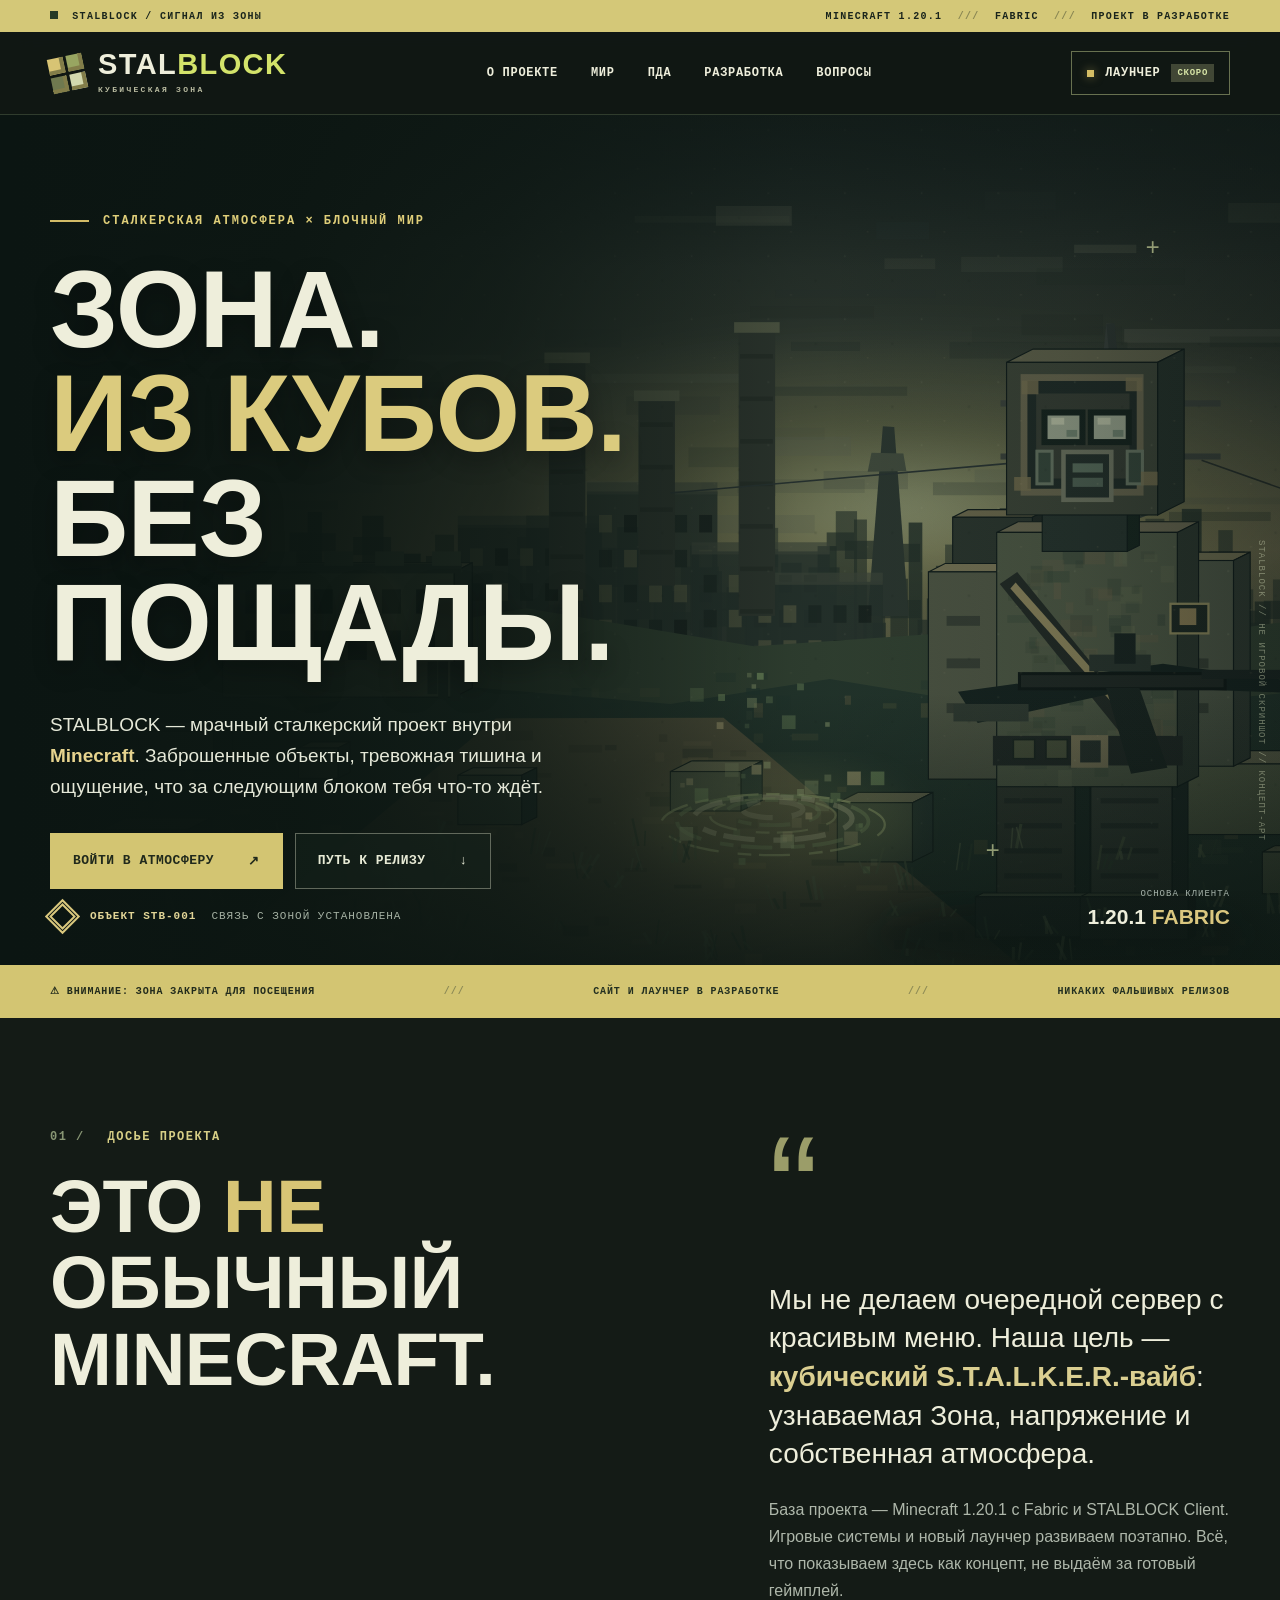
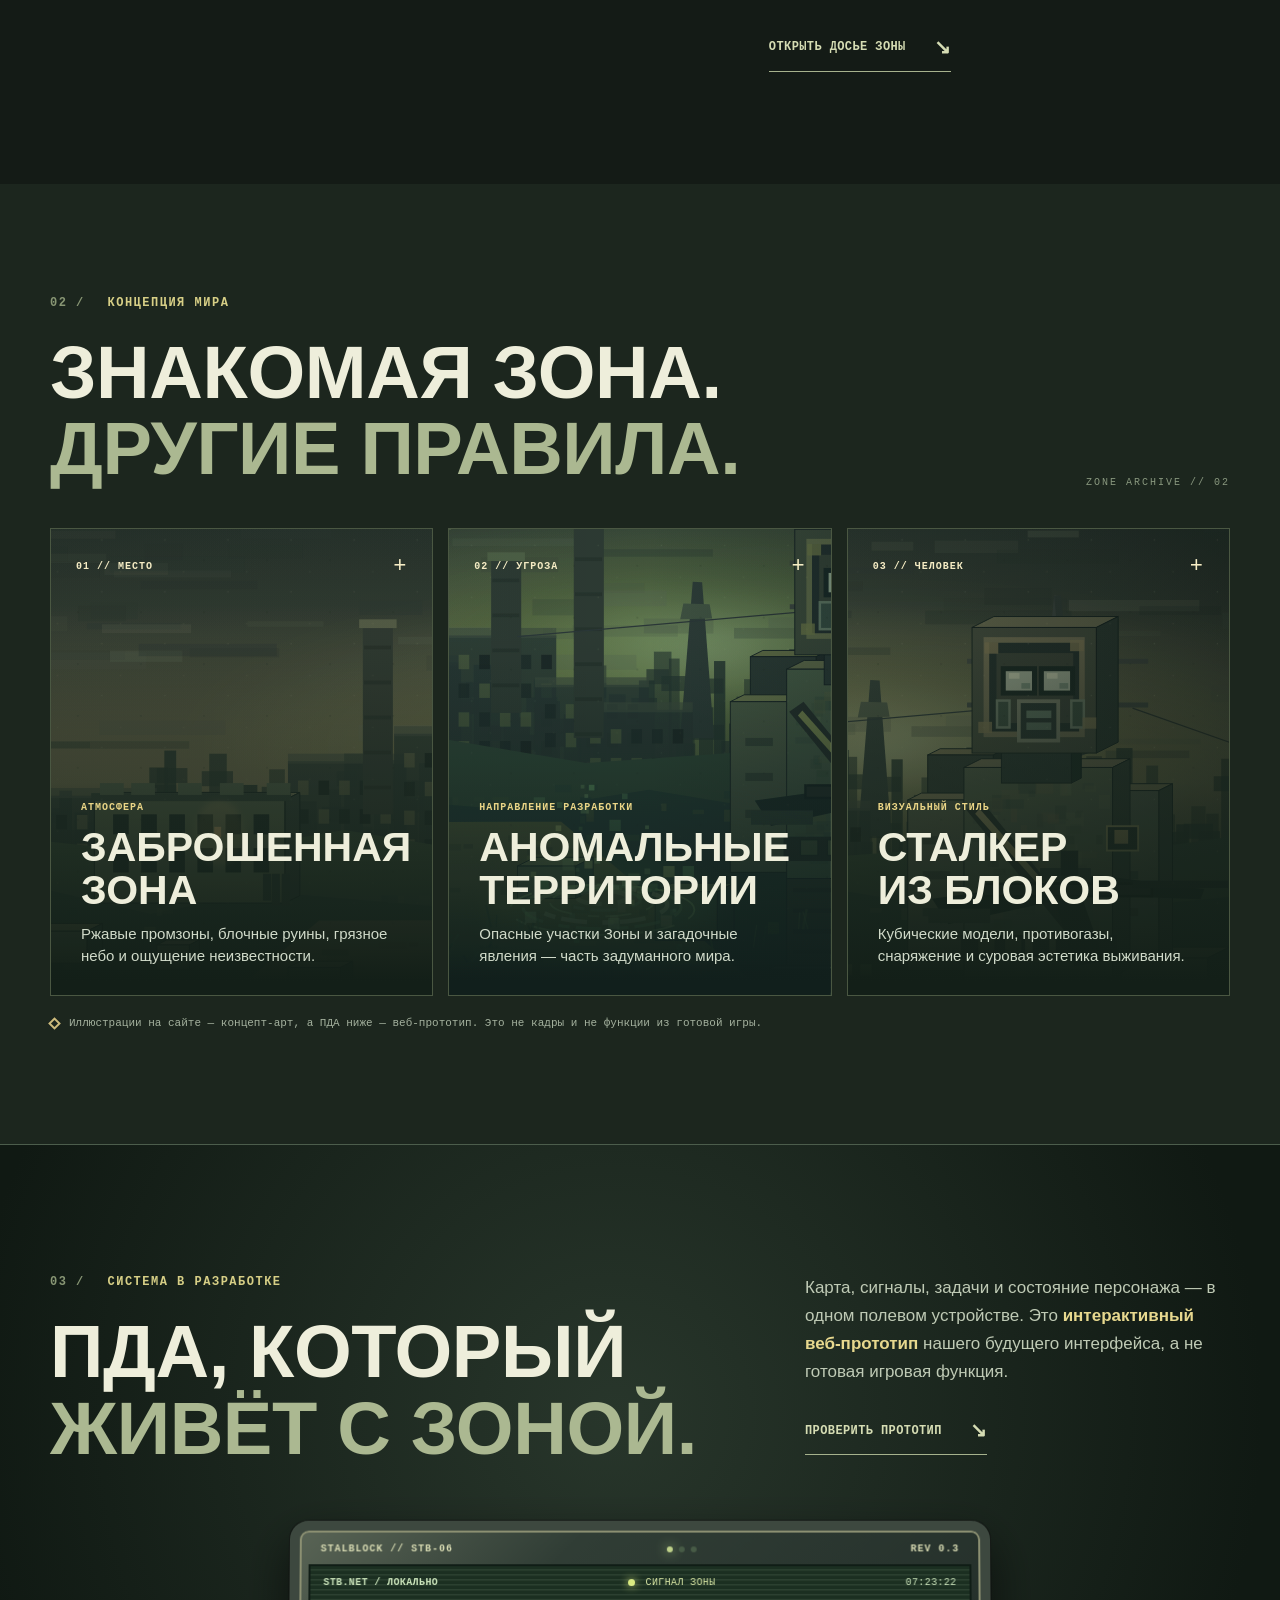
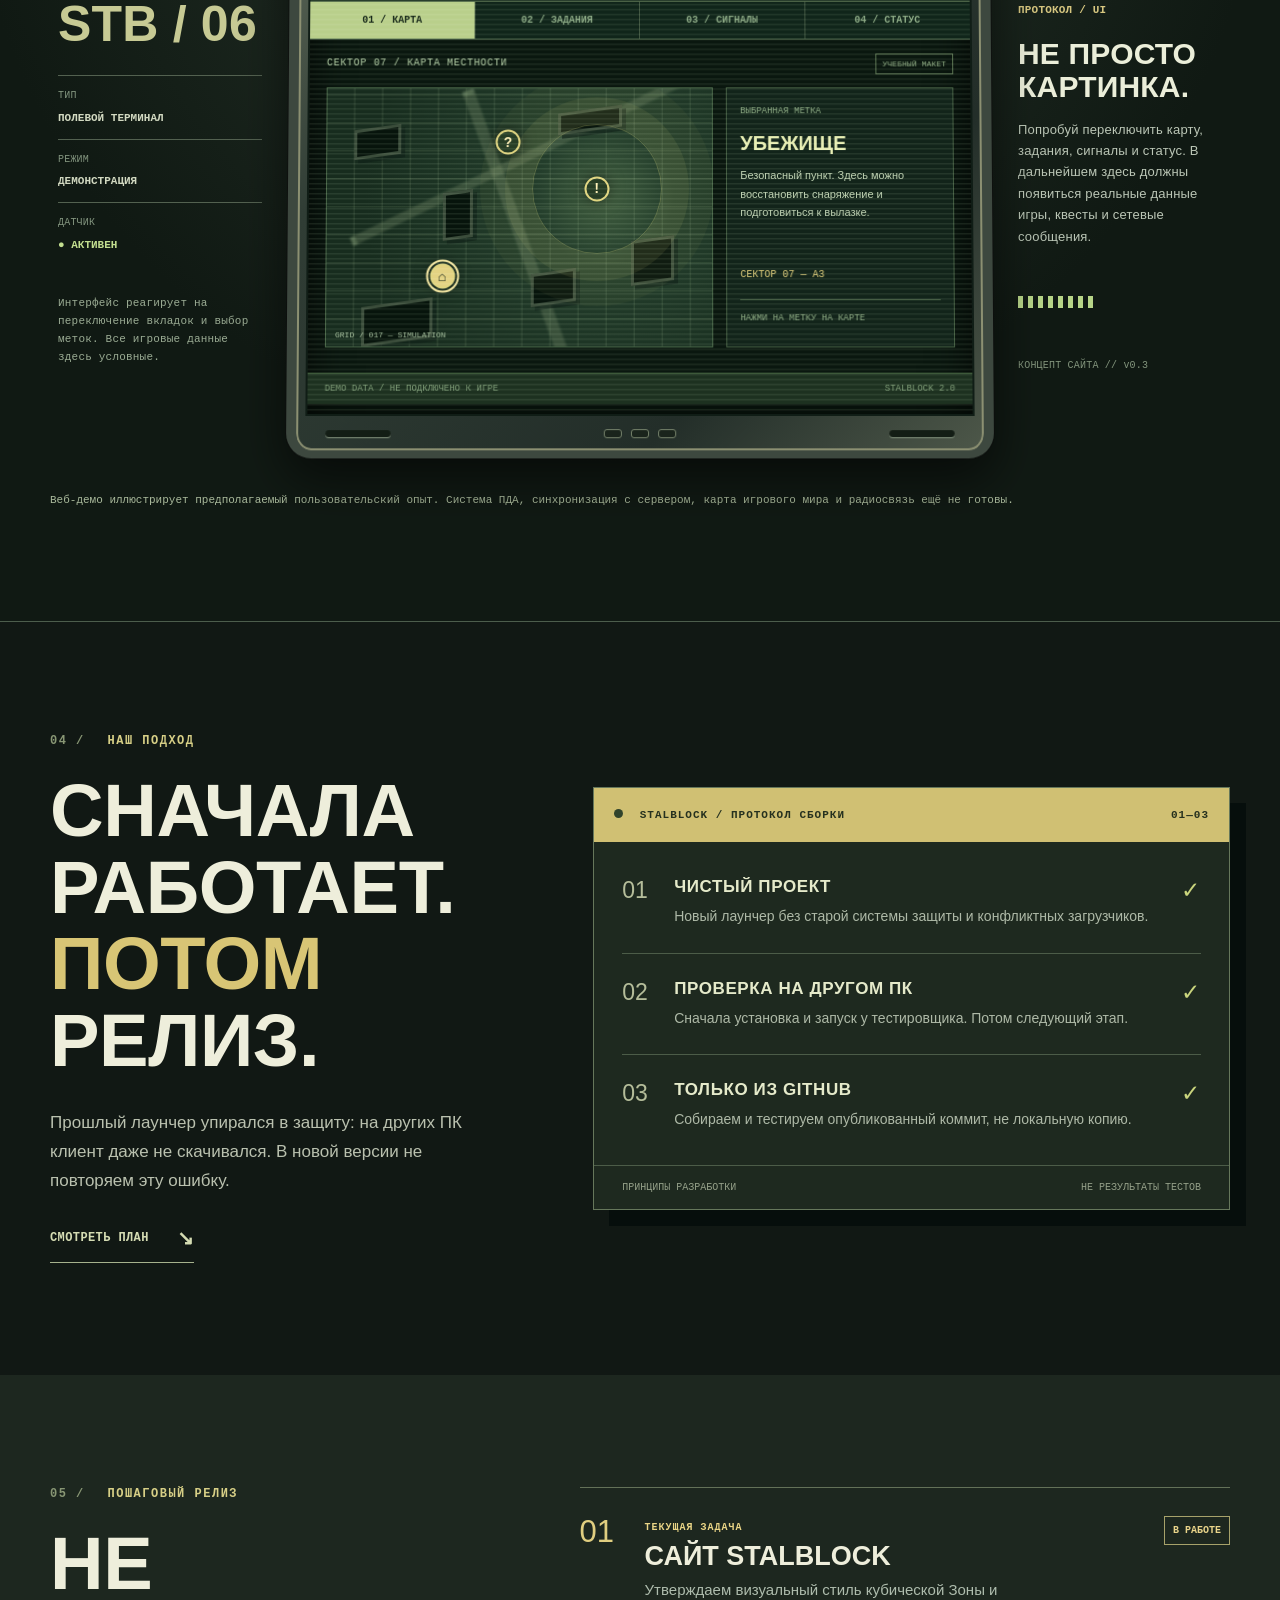
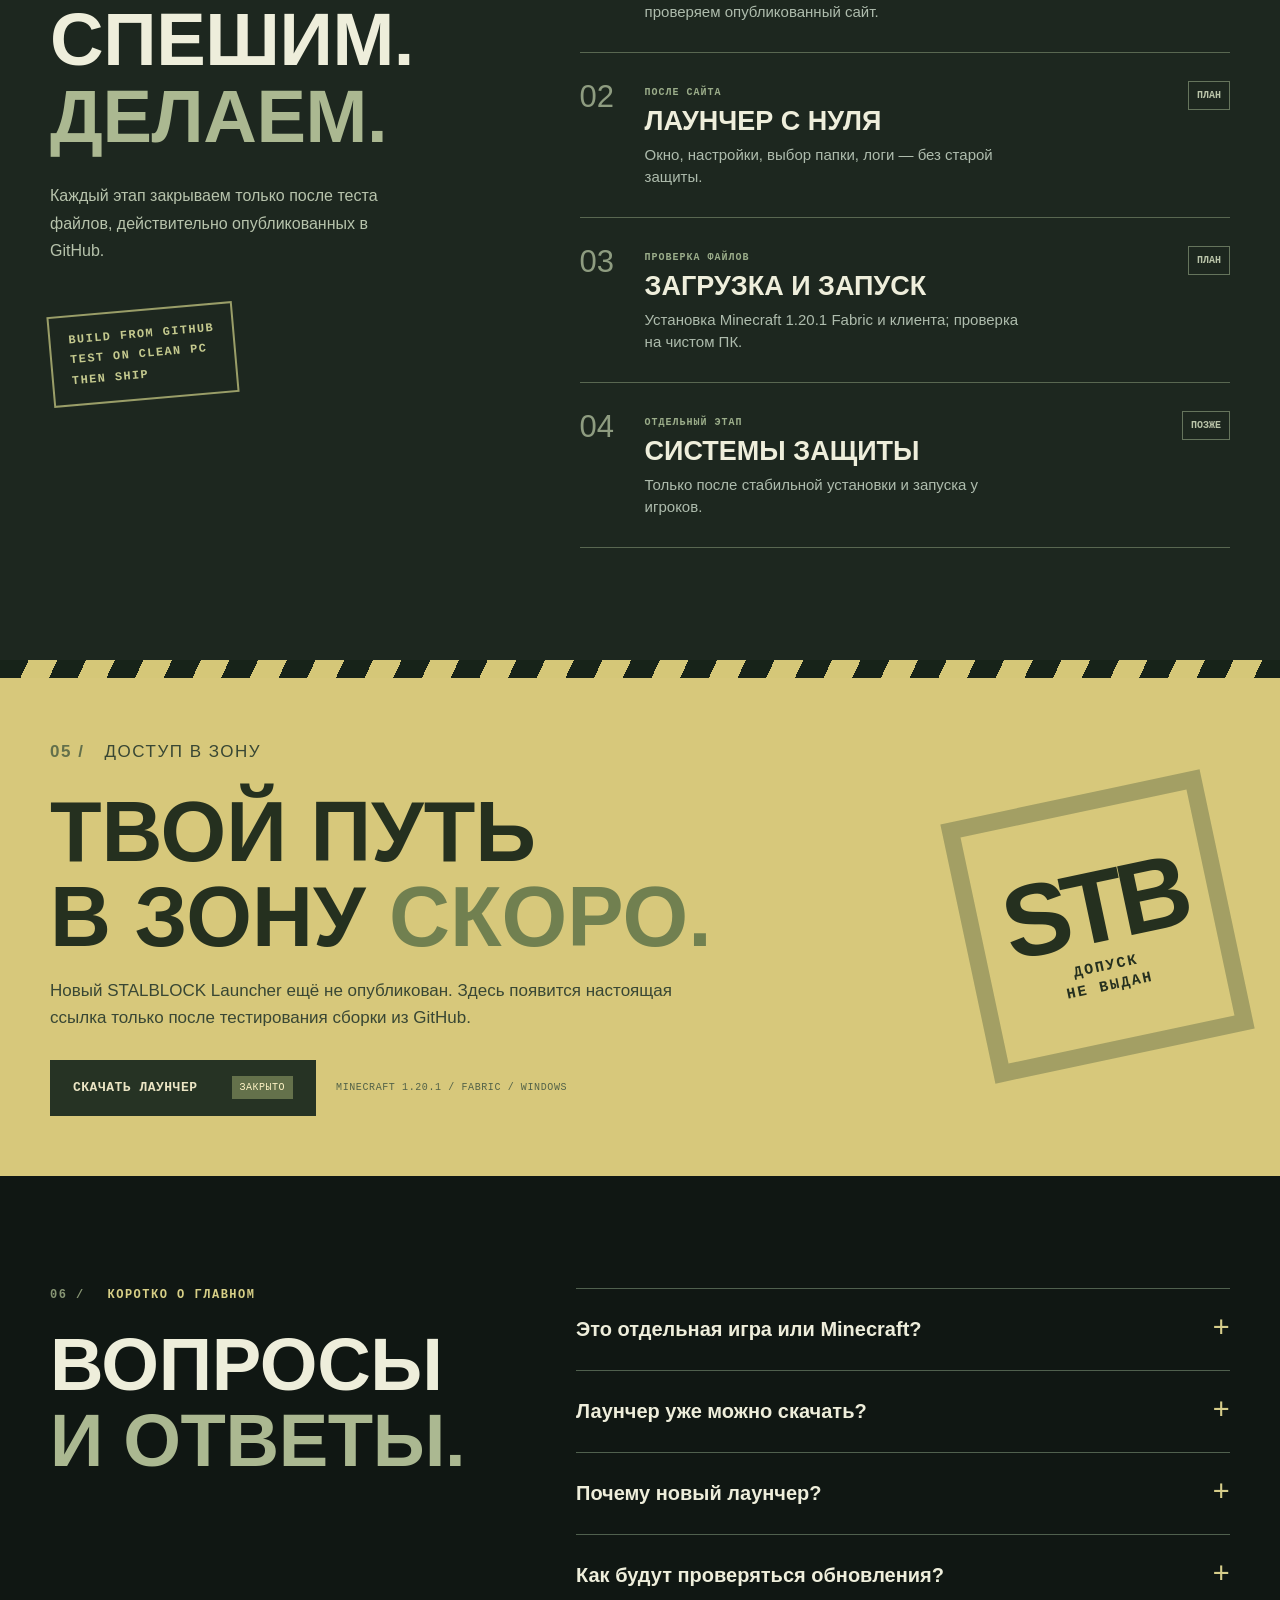
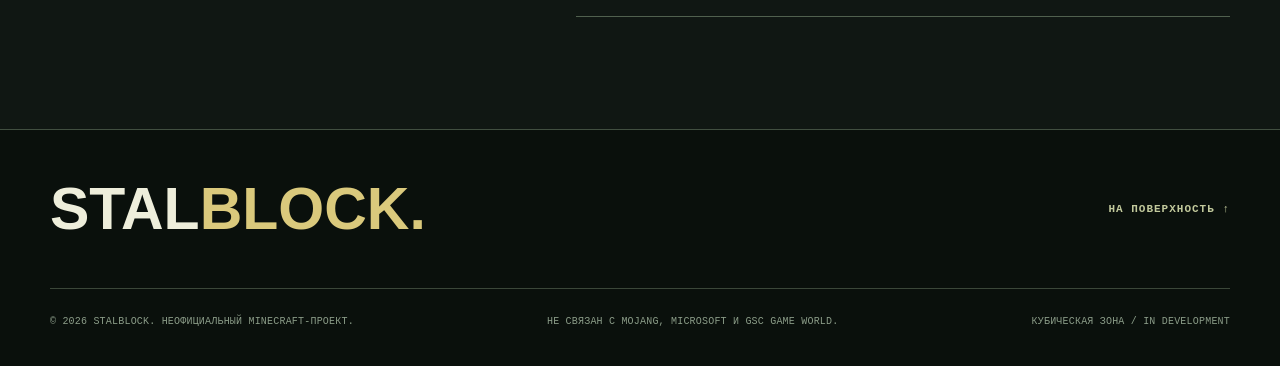
==== index.html @ 4e0e7b20 "Add files via upload" ====
<!doctype html>
<html lang="ru">
<head>
  <meta charset="utf-8">
  <meta name="viewport" content="width=device-width, initial-scale=1">
  <meta name="color-scheme" content="dark">
  <meta name="theme-color" content="#101613">
  <meta name="description" content="STALBLOCK — кубическая Зона в Minecraft 1.20.1 Fabric. Мрачная сталкерская атмосфера, свой клиент и лаунчер в разработке.">
  <meta property="og:type" content="website">
  <meta property="og:title" content="STALBLOCK — Кубическая Зона">
  <meta property="og:description" content="Зона из кубов. Опасность настоящая. STALBLOCK — Minecraft 1.20.1 Fabric.">
  <meta property="og:image" content="assets/og-cover.png">
  <link rel="icon" href="assets/favicon.svg" type="image/svg+xml">
  <link rel="stylesheet" href="styles.css">
  <script defer src="script.js"></script>
  <title>STALBLOCK — Кубическая Зона</title>
</head>
<body>
  <a class="skip" href="#main">Перейти к содержимому</a>
  <div class="topline"><div class="shell topline__inner"><span><b class="topline__square"></b> STALBLOCK / СИГНАЛ ИЗ ЗОНЫ</span><span class="topline__right">MINECRAFT 1.20.1 <i>///</i> FABRIC <i>///</i> ПРОЕКТ В РАЗРАБОТКЕ</span></div></div>
  <header class="header" id="top">
    <div class="shell header__inner">
      <a class="logo" href="#top" aria-label="STALBLOCK — главная"><span class="logo__icon" aria-hidden="true"><span></span><span></span><span></span><span></span></span><span class="logo__name">STAL<span>BLOCK</span><small>КУБИЧЕСКАЯ ЗОНА</small></span></a>
      <nav class="nav" aria-label="Навигация по сайту"><a href="#about">О ПРОЕКТЕ</a><a href="#world">МИР</a><a href="#pda">ПДА</a><a href="#roadmap">РАЗРАБОТКА</a><a href="#faq">ВОПРОСЫ</a></nav>
      <a class="header__action" href="#download"><span class="header__led"></span> ЛАУНЧЕР <span class="header__soon">СКОРО</span></a>
      <button class="menu-toggle" type="button" aria-label="Открыть меню" aria-controls="mobile-menu" aria-expanded="false"><span></span><span></span><span></span></button>
    </div>
    <nav class="mobile-menu" id="mobile-menu" aria-label="Мобильная навигация" hidden><a href="#about">О ПРОЕКТЕ</a><a href="#world">МИР</a><a href="#pda">ПДА</a><a href="#roadmap">РАЗРАБОТКА</a><a href="#faq">ВОПРОСЫ</a><a href="#download">ЛАУНЧЕР</a></nav>
  </header>
  <main id="main">
    <section class="hero" aria-labelledby="hero-title">
      <div class="hero__image" aria-hidden="true"></div><div class="hero__shade" aria-hidden="true"></div>
      <div class="shell hero__body">
        <div class="hero__copy">
          <p class="eyebrow"><span class="eyebrow__line"></span> СТАЛКЕРСКАЯ АТМОСФЕРА × БЛОЧНЫЙ МИР</p>
          <h1 id="hero-title">ЗОНА.<br><span>ИЗ КУБОВ.</span><br>БЕЗ ПОЩАДЫ.</h1>
          <p class="hero__lead">STALBLOCK — мрачный сталкерский проект внутри <strong>Minecraft</strong>. Заброшенные объекты, тревожная тишина и ощущение, что за следующим блоком тебя что-то ждёт.</p>
          <div class="hero__buttons"><a class="btn btn--primary" href="#about">ВОЙТИ В АТМОСФЕРУ <span aria-hidden="true">↗</span></a><a class="btn btn--outline" href="#roadmap">ПУТЬ К РЕЛИЗУ <span aria-hidden="true">↓</span></a></div>
        </div>
        <div class="hero__bottom"><div class="hero__coords"><span class="coord-square"></span><strong>ОБЪЕКТ STB-001</strong><span>СВЯЗЬ С ЗОНОЙ УСТАНОВЛЕНА</span></div><div class="hero__version"><small>ОСНОВА КЛИЕНТА</small><strong>1.20.1 <span>FABRIC</span></strong></div></div>
      </div>
      <div class="hero__side-label" aria-hidden="true">STALBLOCK // НЕ ИГРОВОЙ СКРИНШОТ // КОНЦЕПТ-АРТ</div>
      <div class="hero__cross hero__cross--one" aria-hidden="true">+</div><div class="hero__cross hero__cross--two" aria-hidden="true">+</div>
    </section>
    <div class="transmission"><div class="shell transmission__inner"><span class="transmission__alert">⚠ ВНИМАНИЕ: ЗОНА ЗАКРЫТА ДЛЯ ПОСЕЩЕНИЯ</span><span class="transmission__middle">///</span><span>САЙТ И ЛАУНЧЕР В РАЗРАБОТКЕ</span><span class="transmission__middle">///</span><span class="transmission__last">НИКАКИХ ФАЛЬШИВЫХ РЕЛИЗОВ</span></div></div>

    <section class="section intro" id="about" aria-labelledby="intro-title"><div class="shell intro__grid"><div><p class="section-kicker"><b>01 /</b> ДОСЬЕ ПРОЕКТА</p><h2 class="section-title" id="intro-title">ЭТО <em>НЕ</em><br>ОБЫЧНЫЙ<br>MINECRAFT.</h2></div><div class="intro__right"><span class="intro__quote-mark">“</span><p class="intro__statement">Мы не делаем очередной сервер с красивым меню. Наша цель — <strong>кубический S.T.A.L.K.E.R.-вайб</strong>: узнаваемая Зона, напряжение и собственная атмосфера.</p><p class="intro__small">База проекта — Minecraft 1.20.1 с Fabric и STALBLOCK Client. Игровые системы и новый лаунчер развиваем поэтапно. Всё, что показываем здесь как концепт, не выдаём за готовый геймплей.</p><a class="text-link" href="#world">ОТКРЫТЬ ДОСЬЕ ЗОНЫ <span>↘</span></a></div></div></section>

    <section class="section world" id="world" aria-labelledby="world-title"><div class="shell"><div class="section-head"><div><p class="section-kicker"><b>02 /</b> КОНЦЕПЦИЯ МИРА</p><h2 class="section-title" id="world-title">ЗНАКОМАЯ ЗОНА.<br><span>ДРУГИЕ ПРАВИЛА.</span></h2></div><span class="section-code">ZONE ARCHIVE // 02</span></div>
      <div class="world-grid">
        <article class="world-card world-card--one"><div class="world-card__art world-card__art--one" aria-hidden="true"></div><div class="world-card__top"><span class="world-card__index">01 // МЕСТО</span><span class="world-card__cross" aria-hidden="true">+</span></div><div class="world-card__info"><span class="world-card__type">АТМОСФЕРА</span><h3>ЗАБРОШЕННАЯ<br>ЗОНА</h3><p>Ржавые промзоны, блочные руины, грязное небо и ощущение неизвестности.</p></div></article>
        <article class="world-card world-card--two"><div class="world-card__art world-card__art--two" aria-hidden="true"></div><div class="world-card__top"><span class="world-card__index">02 // УГРОЗА</span><span class="world-card__cross" aria-hidden="true">+</span></div><div class="world-card__info"><span class="world-card__type">НАПРАВЛЕНИЕ РАЗРАБОТКИ</span><h3>АНОМАЛЬНЫЕ<br>ТЕРРИТОРИИ</h3><p>Опасные участки Зоны и загадочные явления — часть задуманного мира.</p></div></article>
        <article class="world-card world-card--three"><div class="world-card__art world-card__art--three" aria-hidden="true"></div><div class="world-card__top"><span class="world-card__index">03 // ЧЕЛОВЕК</span><span class="world-card__cross" aria-hidden="true">+</span></div><div class="world-card__info"><span class="world-card__type">ВИЗУАЛЬНЫЙ СТИЛЬ</span><h3>СТАЛКЕР<br>ИЗ БЛОКОВ</h3><p>Кубические модели, противогазы, снаряжение и суровая эстетика выживания.</p></div></article>
      </div>
      <p class="world__disclaimer"><span class="tiny-diamond"></span> Иллюстрации на сайте — концепт-арт, а ПДА ниже — веб-прототип. Это не кадры и не функции из готовой игры.</p>
    </div></section>


    <section class="section pda-section" id="pda" aria-labelledby="pda-heading">
      <div class="shell">
        <div class="pda-intro">
          <div><p class="section-kicker"><b>03 /</b> СИСТЕМА В РАЗРАБОТКЕ</p><h2 class="section-title" id="pda-heading">ПДА, КОТОРЫЙ<br><span>ЖИВЁТ С ЗОНОЙ.</span></h2></div>
          <div class="pda-intro__aside"><p>Карта, сигналы, задачи и состояние персонажа — в одном полевом устройстве. Это <strong>интерактивный веб-прототип</strong> нашего будущего интерфейса, а не готовая игровая функция.</p><a class="text-link" href="#pda-device">ПРОВЕРИТЬ ПРОТОТИП <span>↘</span></a></div>
        </div>
        <div class="pda-experience" id="pda-device">
          <aside class="pda-panel pda-panel--left"><div class="pda-panel__symbol">STB / 06</div><div class="pda-panel__line"><span>ТИП</span><b>ПОЛЕВОЙ ТЕРМИНАЛ</b></div><div class="pda-panel__line"><span>РЕЖИМ</span><b>ДЕМОНСТРАЦИЯ</b></div><div class="pda-panel__line"><span>ДАТЧИК</span><b class="pda-signal">● АКТИВЕН</b></div><p>Интерфейс реагирует на переключение вкладок и выбор меток. Все игровые данные здесь условные.</p></aside>
          <div class="pda-hardware" aria-label="Демонстрация ПДА STALBLOCK">
            <div class="pda-case-top"><span>STALBLOCK // STB-06</span><div class="pda-leds"><i></i><i></i><i></i></div><span>REV 0.3</span></div>
            <div class="pda-display" id="pda-display">
              <div class="pda-display__noise" aria-hidden="true"></div>
              <div class="pda-status"><b>STB.NET / ЛОКАЛЬНО</b><span class="pda-status__center"><span class="pda-status__pulse"></span> СИГНАЛ ЗОНЫ</span><time id="pda-clock">--:--:--</time></div>
              <div class="pda-tabs" role="tablist" aria-label="Разделы ПДА">
                <button type="button" class="pda-tab is-active" role="tab" id="pda-tab-map" aria-selected="true" aria-controls="pda-map" data-pda-tab="map">01 / КАРТА</button>
                <button type="button" class="pda-tab" role="tab" id="pda-tab-tasks" aria-selected="false" aria-controls="pda-tasks" tabindex="-1" data-pda-tab="tasks">02 / ЗАДАНИЯ</button>
                <button type="button" class="pda-tab" role="tab" id="pda-tab-feed" aria-selected="false" aria-controls="pda-feed" tabindex="-1" data-pda-tab="feed">03 / СИГНАЛЫ</button>
                <button type="button" class="pda-tab" role="tab" id="pda-tab-status" aria-selected="false" aria-controls="pda-status" tabindex="-1" data-pda-tab="status">04 / СТАТУС</button>
              </div>
              <section class="pda-page is-active" id="pda-map" role="tabpanel" aria-labelledby="pda-tab-map" tabindex="0">
                <div class="pda-page__heading"><span>СЕКТОР 07 / КАРТА МЕСТНОСТИ</span><span class="pda-page__chip">УЧЕБНЫЙ МАКЕТ</span></div>
                <div class="pda-map-layout"><div class="pda-map" aria-label="Демонстрационная карта с тремя метками">
                  <div class="pda-map__grid"></div><div class="pda-map__road pda-map__road--a"></div><div class="pda-map__road pda-map__road--b"></div><div class="pda-map__block pda-map__block--a"></div><div class="pda-map__block pda-map__block--b"></div><div class="pda-map__block pda-map__block--c"></div><div class="pda-map__block pda-map__block--d"></div><div class="pda-map__block pda-map__block--e"></div><div class="pda-map__block pda-map__block--f"></div><div class="pda-map__scan"></div><div class="pda-map__radar"></div>
                  <button type="button" class="pda-map__marker is-active" data-marker="base" style="--mx:30%;--my:73%" aria-label="Метка: убежище"><span>⌂</span></button>
                  <button type="button" class="pda-map__marker" data-marker="anomaly" style="--mx:70%;--my:39%" aria-label="Метка: аномальная зона"><span>!</span></button>
                  <button type="button" class="pda-map__marker" data-marker="signal" style="--mx:47%;--my:21%" aria-label="Метка: неизвестный сигнал"><span>?</span></button>
                  <small class="pda-map__overlay">GRID / 017 — SIMULATION</small>
                </div><div class="pda-map-info" aria-live="polite"><small>ВЫБРАННАЯ МЕТКА</small><b id="pda-place-name">УБЕЖИЩЕ</b><p id="pda-place-info">Безопасный пункт. Здесь можно восстановить снаряжение и подготовиться к вылазке.</p><span id="pda-place-coords">СЕКТОР 07 — A3</span><small class="pda-map-info__hint">НАЖМИ НА МЕТКУ НА КАРТЕ</small></div></div>
              </section>
              <section class="pda-page" id="pda-tasks" role="tabpanel" aria-labelledby="pda-tab-tasks" tabindex="0" hidden><div class="pda-page__heading"><span>ЖУРНАЛ ПОЛЕВЫХ ЗАДАЧ</span><span class="pda-page__chip">КОНЦЕПТ</span></div><div class="pda-list"><article><span>01 / АКТИВНО</span><h3>ИСТОЧНИК ПОМЕХ</h3><p>Исследовать заброшенную подстанцию. Последний сигнал поступил из северной части сектора.</p><div class="pda-progress"><i style="width:35%"></i></div><small>ЭТАП 1 ИЗ 3</small></article><article><span>02 / НЕ НАЧАТО</span><h3>ТОЧКА ВОЗВРАТА</h3><p>Вернуться в убежище после разведки. Неизвестные объекты отмечены на карте.</p><div class="pda-progress"><i style="width:0%"></i></div><small>ЭТАП 0 ИЗ 2</small></article></div></section>
              <section class="pda-page" id="pda-feed" role="tabpanel" aria-labelledby="pda-tab-feed" tabindex="0" hidden><div class="pda-page__heading"><span>ПЕРЕХВАТ СИГНАЛОВ</span><span class="pda-page__chip">ВЫМЫШЛЕННЫЕ СООБЩЕНИЯ</span></div><div class="pda-feed" role="log"><p><time>15:42</time><strong>СИСТЕМА:</strong> Потеряна связь с северным постом.</p><p><time>15:44</time><strong>НЕИЗВЕСТНЫЙ:</strong> «Слышите? Там кто-то ещё...»</p><p><time>15:46</time><strong>ДАТЧИК:</strong> Зафиксированы нестабильные показания в секторе 07.</p><p class="pda-feed__blink"><time>15:47</time><strong>ПОИСК:</strong> Ожидание следующего сигнала<span> ▌</span></p></div></section>
              <section class="pda-page" id="pda-status" role="tabpanel" aria-labelledby="pda-tab-status" tabindex="0" hidden><div class="pda-page__heading"><span>ДИАГНОСТИКА УСТРОЙСТВА</span><span class="pda-page__chip">ДЕМО-РЕЖИМ</span></div><div class="pda-stats"><div><span>УРОВЕНЬ СИГНАЛА</span><b>73%</b><div class="pda-progress"><i style="width:73%"></i></div></div><div><span>ПИТАНИЕ</span><b>84%</b><div class="pda-progress"><i style="width:84%"></i></div></div><div><span>СИНХРОНИЗАЦИЯ</span><b>НЕТ</b><p>Соединение с Minecraft пока не реализовано.</p></div><div><span>ВЕРСИЯ МАКЕТА</span><b>0.3</b><p>Кликабельный интерфейс для сайта.</p></div></div></section>
              <div class="pda-display__footer"><span>DEMO DATA / НЕ ПОДКЛЮЧЕНО К ИГРЕ</span><span>STALBLOCK 2.0</span></div>
            </div>
            <div class="pda-case-bottom"><div class="pda-grip"></div><div class="pda-case-buttons"><span></span><span></span><span></span></div><div class="pda-grip"></div></div>
          </div>
          <aside class="pda-panel pda-panel--right"><span class="pda-panel__index">ПРОТОКОЛ / UI</span><h3>НЕ ПРОСТО<br>КАРТИНКА.</h3><p>Попробуй переключить карту, задания, сигналы и статус. В дальнейшем здесь должны появиться реальные данные игры, квесты и сетевые сообщения.</p><div class="pda-panel__wave" aria-hidden="true"><i></i><i></i><i></i><i></i><i></i><i></i><i></i><i></i></div><span class="pda-panel__foot">КОНЦЕПТ САЙТА // v0.3</span></aside>
        </div>
        <p class="pda-disclaimer">Веб-демо иллюстрирует предполагаемый пользовательский опыт. Система ПДА, синхронизация с сервером, карта игрового мира и радиосвязь ещё не готовы.</p>
      </div>
    </section>

    <section class="section dossier" aria-labelledby="dossier-title"><div class="shell dossier__layout"><div class="dossier__copy"><p class="section-kicker"><b>04 /</b> НАШ ПОДХОД</p><h2 class="section-title" id="dossier-title">СНАЧАЛА<br>РАБОТАЕТ.<br><em>ПОТОМ</em> РЕЛИЗ.</h2><p>Прошлый лаунчер упирался в защиту: на других ПК клиент даже не скачивался. В новой версии не повторяем эту ошибку.</p><a class="text-link" href="#roadmap">СМОТРЕТЬ ПЛАН <span>↘</span></a></div><div class="dossier__terminal"><div class="terminal__title"><span><b class="terminal__dot"></b> STALBLOCK / ПРОТОКОЛ СБОРКИ</span><span>01—03</span></div><div class="terminal__body"><div class="terminal__line"><span class="terminal__number">01</span><span><b>ЧИСТЫЙ ПРОЕКТ</b><small>Новый лаунчер без старой системы защиты и конфликтных загрузчиков.</small></span><span class="terminal__check">✓</span></div><div class="terminal__line"><span class="terminal__number">02</span><span><b>ПРОВЕРКА НА ДРУГОМ ПК</b><small>Сначала установка и запуск у тестировщика. Потом следующий этап.</small></span><span class="terminal__check">✓</span></div><div class="terminal__line"><span class="terminal__number">03</span><span><b>ТОЛЬКО ИЗ GITHUB</b><small>Собираем и тестируем опубликованный коммит, не локальную копию.</small></span><span class="terminal__check">✓</span></div></div><div class="terminal__footer"><span>ПРИНЦИПЫ РАЗРАБОТКИ</span><span>НЕ РЕЗУЛЬТАТЫ ТЕСТОВ</span></div></div></div></section>

    <section class="section roadmap" id="roadmap" aria-labelledby="roadmap-title"><div class="shell roadmap__layout"><div class="roadmap__intro"><p class="section-kicker"><b>05 /</b> ПОШАГОВЫЙ РЕЛИЗ</p><h2 class="section-title" id="roadmap-title">НЕ СПЕШИМ.<br><span>ДЕЛАЕМ.</span></h2><p>Каждый этап закрываем только после теста файлов, действительно опубликованных в GitHub.</p><div class="roadmap__stamp">BUILD FROM GITHUB<br>TEST ON CLEAN PC<br>THEN SHIP</div></div><div class="steps"><div class="step step--now"><span class="step__num">01</span><div><small>ТЕКУЩАЯ ЗАДАЧА</small><h3>САЙТ STALBLOCK</h3><p>Утверждаем визуальный стиль кубической Зоны и проверяем опубликованный сайт.</p></div><span class="step__status">В РАБОТЕ</span></div><div class="step"><span class="step__num">02</span><div><small>ПОСЛЕ САЙТА</small><h3>ЛАУНЧЕР С НУЛЯ</h3><p>Окно, настройки, выбор папки, логи — без старой защиты.</p></div><span class="step__status">ПЛАН</span></div><div class="step"><span class="step__num">03</span><div><small>ПРОВЕРКА ФАЙЛОВ</small><h3>ЗАГРУЗКА И ЗАПУСК</h3><p>Установка Minecraft 1.20.1 Fabric и клиента; проверка на чистом ПК.</p></div><span class="step__status">ПЛАН</span></div><div class="step"><span class="step__num">04</span><div><small>ОТДЕЛЬНЫЙ ЭТАП</small><h3>СИСТЕМЫ ЗАЩИТЫ</h3><p>Только после стабильной установки и запуска у игроков.</p></div><span class="step__status">ПОЗЖЕ</span></div></div></div></section>

    <section class="download" id="download" aria-labelledby="download-title"><div class="download__stripes" aria-hidden="true"></div><div class="shell download__inner"><div><p class="section-kicker section-kicker--dark"><b>05 /</b> ДОСТУП В ЗОНУ</p><h2 id="download-title">ТВОЙ ПУТЬ<br>В ЗОНУ <span>СКОРО.</span></h2><p>Новый STALBLOCK Launcher ещё не опубликован. Здесь появится настоящая ссылка только после тестирования сборки из GitHub.</p><div class="download__actions"><button type="button" class="btn btn--locked" disabled aria-label="Скачать STALBLOCK Launcher — пока недоступно">СКАЧАТЬ ЛАУНЧЕР <span>ЗАКРЫТО</span></button><span class="download__notice">MINECRAFT 1.20.1 / FABRIC / WINDOWS</span></div></div><div class="download__symbol" aria-hidden="true"><span>STB</span><small>ДОПУСК<br>НЕ ВЫДАН</small></div></div></section>

    <section class="section faq" id="faq" aria-labelledby="faq-title"><div class="shell faq__layout"><div><p class="section-kicker"><b>06 /</b> КОРОТКО О ГЛАВНОМ</p><h2 class="section-title" id="faq-title">ВОПРОСЫ<br><span>И ОТВЕТЫ.</span></h2></div><div class="faq__list"><details><summary>Это отдельная игра или Minecraft? <span>+</span></summary><p>STALBLOCK — проект на основе Minecraft Java Edition 1.20.1 с Fabric и собственным клиентским модом.</p></details><details><summary>Лаунчер уже можно скачать? <span>+</span></summary><p>Пока нет. Новую версию создаём с нуля и не публикуем рабочую кнопку, пока не подтвердим установку у тестировщиков.</p></details><details><summary>Почему новый лаунчер? <span>+</span></summary><p>Предыдущая система защиты мешала части игроков скачать клиент. Поэтому архитектуру установки и загрузки строим заново и проверяем по этапам.</p></details><details><summary>Как будут проверяться обновления? <span>+</span></summary><p>Каждую опубликованную версию будем брать из GitHub и проверять на чистом окружении. Локальная версия разработчика не считается достаточным тестом.</p></details></div></div></section>
  </main>
  <footer class="footer"><div class="shell footer__top"><a class="footer__logo" href="#top">STAL<span>BLOCK.</span></a><a class="footer__toplink" href="#top">НА ПОВЕРХНОСТЬ ↑</a></div><div class="shell footer__bottom"><span>© <span id="year">2026</span> STALBLOCK. НЕОФИЦИАЛЬНЫЙ MINECRAFT-ПРОЕКТ.</span><span>НЕ СВЯЗАН С MOJANG, MICROSOFT И GSC GAME WORLD.</span><span>КУБИЧЕСКАЯ ЗОНА / IN DEVELOPMENT</span></div></footer>
</body>
</html>
---- styles.css ----
:root{--bg:#111814;--panel:#19211a;--txt:#eeeedb;--muted:#adb4a4;--line:#394337;--acid:#d3e36a;--warn:#e9b453;--display:'Oswald',Impact,'Arial Narrow',sans-serif;--body:'Roboto Condensed','Arial Narrow',Arial,sans-serif;--mono:'Consolas','Liberation Mono',monospace}
*,*::before,*::after{box-sizing:border-box}html{scroll-behavior:smooth;scroll-padding-top:90px}body{margin:0;background:var(--bg);color:var(--txt);font-family:var(--body);font-size:16px}button,a{font:inherit}a{color:inherit;text-decoration:none}button{cursor:pointer}img{max-width:100%}::selection{background:#e1cc72;color:#131913}.shell{width:min(100% - 100px,1480px);margin:auto}.skip{position:absolute;top:-100px;left:10px;z-index:50;padding:12px;background:var(--acid);color:#172017}.skip:focus{top:10px}.topline{height:32px;background:#d4c878;color:#1a251c;font:700 10px var(--mono);letter-spacing:1.3px}.topline__inner{height:100%;display:flex;align-items:center;justify-content:space-between;gap:12px}.topline__square{display:inline-block;width:8px;height:8px;margin-right:7px;background:#253a25}.topline i{font-style:normal;opacity:.4;padding:0 8px}.header{height:83px;background:#111814e8;backdrop-filter:blur(18px);position:sticky;top:0;z-index:20;border-bottom:1px solid #51604882}.header__inner{height:100%;display:flex;align-items:center;justify-content:space-between;gap:30px}.logo{display:flex;align-items:center;gap:13px}.logo__icon{display:grid;grid-template-columns:repeat(2,16px);gap:3px;transform:rotate(-12deg)}.logo__icon span{height:16px;background:#d8c474;box-shadow:inset -4px -4px #827d49}.logo__icon span:nth-child(2){background:#98a561}.logo__icon span:nth-child(3){background:#6f794f}.logo__icon span:nth-child(4){background:#d2d8ae}.logo__name{font:700 29px/.86 var(--display);letter-spacing:1.4px;white-space:nowrap}.logo__name>span{color:var(--acid)}.logo__name small{display:block;margin-top:8px;font:700 8px var(--mono);letter-spacing:2.3px;color:#b9bba0}.nav{display:flex;align-items:center;gap:33px}.nav a,.header__action{font:700 12px var(--mono);letter-spacing:.7px;transition:color .2s}.nav a:hover,.nav a:focus-visible{color:var(--acid)}.header__action{display:flex;align-items:center;gap:11px;border:1px solid #687150;padding:12px 15px}.header__action:hover{border-color:var(--acid)}.header__led{width:7px;height:7px;background:#d4bd65;box-shadow:0 0 10px #d4bd6580}.header__soon{font-size:9px;padding:4px 6px;background:#414735;color:#d7e5a7}.menu-toggle,.mobile-menu{display:none}.hero{min-height:740px;position:relative;overflow:hidden;display:flex;align-items:stretch;background:#1b2924}.hero__image{position:absolute;inset:0;background:url('assets/zone-voxel.svg') center 48%/cover no-repeat;filter:saturate(.91)}.hero__shade{position:absolute;inset:0;background:linear-gradient(90deg,#0b1512 1%,#0c1612f5 23%,#0d1713ce 39%,#0d17134d 62%,#0b171220 83%),linear-gradient(0deg,#0d1713dc,transparent 32%,transparent 82%,#121b17aa)}.hero__body{position:relative;z-index:2;min-height:740px;display:flex;flex-direction:column;justify-content:space-between;padding:99px 0 36px}.hero__copy{max-width:800px}.eyebrow{display:flex;align-items:center;gap:14px;font:700 12px var(--mono);color:#dfce79;letter-spacing:2px;margin:0 0 30px}.eyebrow__line{width:39px;height:2px;background:#d2bb67}.hero h1{font:700 clamp(69px,8.5vw,138px)/.96 var(--display);letter-spacing:-1px;margin:0;text-transform:uppercase;text-shadow:0 9px 24px #0005}.hero h1 span{color:#dbcb7e}.hero__lead{font:400 19px/1.65 var(--body);max-width:520px;color:#e5e8d8;margin:33px 0 30px}.hero__lead strong{color:#e6d38e}.hero__buttons{display:flex;gap:12px;flex-wrap:wrap}.btn{min-height:56px;display:inline-flex;align-items:center;justify-content:space-between;gap:34px;padding:0 22px;font:700 13px var(--mono);letter-spacing:.5px;transition:transform .2s,background .2s,border-color .2s;border:1px solid transparent}.btn:not(:disabled):hover{transform:translateY(-3px)}.btn--primary{background:#d3c572;color:#20291c}.btn--primary:hover{background:#e8de96}.btn--outline{border-color:#b0b4a080;background:#16221b8a;color:#e7ead5}.btn--outline:hover{border-color:#e5dfb2;background:#283329a8}.hero__bottom{display:flex;justify-content:space-between;align-items:flex-end;gap:20px}.hero__coords{display:flex;gap:15px;align-items:center;font:11px var(--mono);letter-spacing:1px}.coord-square{width:25px;height:25px;border:5px double #d9c77d;transform:rotate(45deg)}.hero__coords strong{color:#e1d496}.hero__coords>span:last-child{color:#a5b1a3}.hero__version{text-align:right}.hero__version small{display:block;font:9px var(--mono);letter-spacing:1px;color:#a5b2aa;margin-bottom:6px}.hero__version strong{font:600 21px var(--display)}.hero__version strong span{color:#dac77f}.hero__side-label{position:absolute;right:14px;top:50%;writing-mode:vertical-rl;font:9px var(--mono);letter-spacing:1px;color:#c6ceab80;z-index:3}.hero__cross{position:absolute;color:#cdd69eaa;font:24px var(--mono)}.hero__cross--one{top:120px;right:120px}.hero__cross--two{bottom:100px;right:280px}.transmission{background:#d3c572;color:#233021;min-height:53px}.transmission__inner{display:flex;justify-content:space-between;align-items:center;gap:18px;min-height:53px;font:700 10px var(--mono);letter-spacing:.9px}.transmission__middle{color:#8d8b56}.transmission__alert{color:#222b1c}.section{padding:112px 0}.section-kicker{font:700 12px var(--mono);letter-spacing:1.5px;color:#d7cf86;margin:0 0 25px}.section-kicker b{margin-right:14px;color:#889674}.section-title{font:700 clamp(57px,5.8vw,88px)/1.03 var(--display);letter-spacing:-.4px;margin:0;text-transform:uppercase}.section-title em{font-style:normal;color:#d8c575}.section-title span{color:#abb891}.intro{background:#141b16}.intro__grid{display:grid;grid-template-columns:1fr .77fr;gap:120px}.intro__right{padding-top:29px}.intro__quote-mark{color:#9b9d69;font:150px/.4 var(--display)}.intro__statement{font:400 28px/1.38 var(--body);margin:36px 0 22px}.intro__statement strong{color:#dbcf91;font-weight:700}.intro__small{font:16px/1.7 var(--body);color:#aeb7aa;margin-bottom:30px}.text-link{display:inline-flex;gap:28px;align-items:center;padding-bottom:11px;border-bottom:1px solid #a6b28d;color:#d5dcb3;font:700 12px var(--mono);letter-spacing:.4px}.text-link:hover{color:#f4e2a3;border-color:#f4e2a3}.text-link span{font-size:20px}.world{background:#1c261e}.section-head{display:flex;align-items:end;justify-content:space-between;gap:20px;margin-bottom:40px}.section-code{font:10px var(--mono);color:#88977e;letter-spacing:2px}.world-grid{display:grid;grid-template-columns:repeat(3,minmax(0,1fr));gap:15px}.world-card{min-height:468px;position:relative;display:flex;flex-direction:column;justify-content:space-between;overflow:hidden;border:1px solid #69765a66;background:#354232}.world-card__art{position:absolute;inset:0;background-image:linear-gradient(0deg,#101c16 3%,#14211a99 42%,#14211a21 77%),url('assets/zone-voxel.svg');background-repeat:no-repeat;background-size:auto,1200px auto;opacity:.9;transition:transform .5s}.world-card:hover .world-card__art{transform:scale(1.07)}.world-card__art--one{background-position:center,26% 45%}.world-card__art--two{background-position:center,68% 87%;filter:hue-rotate(22deg) saturate(1.2)}.world-card__art--three{background-position:center,95% 45%}.world-card__top,.world-card__info{position:relative;z-index:2}.world-card__top{display:flex;align-items:center;justify-content:space-between;padding:25px;font:700 10px var(--mono);letter-spacing:1px;color:#f6edc5}.world-card__cross{font-size:22px;font-weight:400}.world-card__info{padding:25px 30px 27px}.world-card__type{font:700 10px var(--mono);color:#ead586;letter-spacing:1px}.world-card h3{font:700 41px/1.04 var(--display);margin:12px 0 11px}.world-card p{color:#d0dac9;font:15px/1.5 var(--body);max-width:310px;margin:0}.world__disclaimer{color:#a4b19e;font:11px/1.6 var(--mono);margin:19px 0 0;display:flex;align-items:center;gap:10px}.tiny-diamond{height:9px;width:9px;transform:rotate(45deg);border:2px solid #cdbb7c}.dossier{background:#111814}.dossier__layout{display:grid;grid-template-columns:.8fr 1.1fr;gap:80px;align-items:center}.dossier__copy>p:not(.section-kicker){color:#bac1af;max-width:450px;font:17px/1.7 var(--body);margin:30px 0}.dossier__terminal{border:1px solid #66775b;background:#1e291f;box-shadow:16px 16px 0 #060e0c}.terminal__title{height:54px;background:#d0c073;color:#26311f;display:flex;align-items:center;justify-content:space-between;padding:0 20px;font:700 11px var(--mono);letter-spacing:1px}.terminal__dot{display:inline-block;background:#30432b;width:9px;height:9px;border-radius:50%;margin-right:9px}.terminal__body{padding:10px 28px}.terminal__line{display:grid;grid-template-columns:40px 1fr 20px;gap:12px;padding:25px 0;border-bottom:1px solid #4c5c48}.terminal__line:last-child{border-bottom:0}.terminal__number{color:#b5bd9a;font:23px var(--display)}.terminal__line b{display:block;color:#e5eaca;font:700 17px var(--display);letter-spacing:.6px;margin-bottom:8px}.terminal__line small{font:14px/1.6 var(--body);color:#aeb9a7}.terminal__check{color:#cad57d;font:23px var(--mono)}.terminal__footer{display:flex;justify-content:space-between;padding:16px 28px;border-top:1px solid #4c5c48;color:#95a089;font:10px var(--mono)}.roadmap{background:#1d271f}.roadmap__layout{display:grid;grid-template-columns:.8fr 1.2fr;gap:96px}.roadmap__intro>p:not(.section-kicker){font:16px/1.7 var(--body);color:#b7c3ac;max-width:360px;margin:27px 0}.roadmap__stamp{display:inline-block;border:2px solid #9a9e68;padding:13px 18px;font:700 12px/1.7 var(--mono);letter-spacing:1.4px;color:#c4c98e;transform:rotate(-5deg);margin-top:18px}.steps{border-top:1px solid #637158}.step{display:grid;grid-template-columns:45px 1fr auto;align-items:start;gap:20px;padding:28px 0;border-bottom:1px solid #596751}.step__num{font:31px/1 var(--display);color:#8e9c80}.step--now .step__num{color:#e0ce80}.step small{font:700 10px var(--mono);color:#9bad8a;letter-spacing:1px}.step--now small{color:#ead586}.step h3{font:700 27px var(--display);margin:7px 0}.step p{font:15px/1.5 var(--body);color:#aebcad;margin:0;max-width:390px}.step__status{font:700 10px var(--mono);color:#bac4a9;border:1px solid #65745c;padding:8px;white-space:nowrap}.step--now .step__status{color:#e9d48a;border-color:#a7a26a}.download{background:#d7c87b;color:#25301f;position:relative;overflow:hidden}.download__stripes{height:18px;background:repeating-linear-gradient(115deg,#172319 0 26px,#d5c778 26px 52px)}.download__inner{min-height:440px;display:flex;align-items:center;justify-content:space-between;gap:40px;padding-top:60px;padding-bottom:60px}.section-kicker--dark{color:#3e4f33}.section-kicker--dark b{color:#63704b}.download h2{font:700 clamp(55px,6.6vw,102px)/1 var(--display);margin:0 0 18px}.download h2 span{color:#718050}.download p{font:17px/1.6 var(--body);max-width:660px;color:#394734}.download__actions{display:flex;align-items:center;gap:20px;flex-wrap:wrap;margin-top:28px}.btn--locked{background:#263324;color:#ebe5c4;opacity:1;cursor:not-allowed}.btn--locked span{padding:6px 8px;background:#64714b;color:#fff4c6;font:10px var(--mono)}.download__notice{font:10px var(--mono);color:#536248;letter-spacing:.6px}.download__symbol{width:265px;height:265px;border:17px solid #6c744d7d;display:flex;flex-direction:column;justify-content:center;align-items:center;transform:rotate(-12deg);flex-shrink:0}.download__symbol span{font:700 102px var(--display);letter-spacing:-7px;line-height:1}.download__symbol small{font:700 15px/1.3 var(--mono);text-align:center;letter-spacing:2px}.faq{background:#101713}.faq__layout{display:grid;grid-template-columns:.8fr 1.2fr;gap:90px}.faq__list{border-top:1px solid #50604e}.faq details{border-bottom:1px solid #50604e}.faq summary{list-style:none;display:flex;justify-content:space-between;gap:20px;align-items:center;padding:24px 0;cursor:pointer;font:600 20px var(--body)}.faq summary::-webkit-details-marker{display:none}.faq summary span{font:29px var(--mono);color:#d6cd8a;transition:transform .2s}.faq details[open] summary span{transform:rotate(45deg)}.faq details p{font:16px/1.65 var(--body);color:#aebbab;max-width:650px;margin:0;padding:0 30px 23px 0}.footer{border-top:1px solid #414f40;background:#0a100c}.footer__top{display:flex;align-items:center;justify-content:space-between;padding:45px 0;border-bottom:1px solid #3b4739}.footer__logo{font:700 59px var(--display)}.footer__logo span{color:#dac97c}.footer__toplink{font:700 11px var(--mono);color:#c2c99c;letter-spacing:1px}.footer__bottom{display:flex;justify-content:space-between;gap:18px;flex-wrap:wrap;padding:25px 0 36px;color:#8b9c88;font:10px/1.6 var(--mono);letter-spacing:.2px}
@media(max-width:1180px){.shell{width:min(100% - 58px,1480px)}.nav{gap:17px}.nav a{font-size:10px}.header__inner{gap:12px}.logo__name{font-size:25px}.hero h1{font-size:clamp(66px,8.5vw,112px)}.hero__shade{background:linear-gradient(90deg,#0b1512 0%,#0c1612fa 24%,#0d1713c9 47%,#0d171333 88%),linear-gradient(0deg,#0d1713de,transparent 35%)}.intro__grid,.dossier__layout,.roadmap__layout,.faq__layout{gap:55px}.world-card h3{font-size:35px}.world-card__info{padding:22px}}
@media(max-width:820px){.topline__right{display:none}.header{height:73px}.nav{display:none}.header__action{margin-left:auto}.menu-toggle{width:42px;height:43px;background:transparent;border:1px solid #687150;display:flex;flex-direction:column;gap:5px;justify-content:center;align-items:center}.menu-toggle span{width:20px;height:2px;background:#d8c982}.mobile-menu:not([hidden]){display:flex;position:absolute;top:73px;left:0;right:0;flex-direction:column;background:#152018;border-bottom:1px solid #7c8156;padding:15px 29px 25px;box-shadow:0 25px 50px #0007}.mobile-menu a{padding:14px 0;border-bottom:1px solid #485444;font:700 13px var(--mono)}.hero{min-height:770px}.hero__body{min-height:770px;padding-top:96px}.hero__image{background-position:60% 50%}.hero__shade{background:linear-gradient(90deg,#0b1512e8,#0b1512a0 60%,#0b15122c),linear-gradient(0deg,#0d1713e6,transparent 42%)}.hero h1{font-size:clamp(63px,11vw,105px)}.hero__lead{max-width:460px}.hero__version{display:none}.transmission__last,.transmission__middle{display:none}.section{padding:78px 0}.intro__grid,.dossier__layout,.roadmap__layout,.faq__layout{grid-template-columns:1fr;gap:37px}.intro__right{max-width:680px}.world-grid{grid-template-columns:1fr 1fr}.world-card--three{grid-column:span 2;min-height:300px}.world-card--three .world-card__art{background-size:auto,1300px auto;background-position:center,100% 44%}.world-card{min-height:410px}.download__symbol{width:175px;height:175px;border-width:11px}.download__symbol span{font-size:60px}.download__symbol small{font-size:10px}}
@media(max-width:560px){.shell{width:min(100% - 34px,1480px)}.topline{font-size:9px}.logo__icon{grid-template-columns:repeat(2,12px)}.logo__icon span{height:12px}.logo{gap:8px}.logo__name{font-size:21px}.logo__name small{letter-spacing:1px;font-size:7px}.header__action{font-size:0;padding:11px}.header__action .header__soon{font-size:9px}.hero{min-height:800px}.hero__body{min-height:800px;padding-top:78px;padding-bottom:26px}.hero__image{background-position:61% 50%}.hero__shade{background:linear-gradient(180deg,#09120ee0 0%,#0d1713a1 30%,#0d171332 63%,#0e1812eb 100%),linear-gradient(90deg,#0b15128f,#0b15120b)}.hero h1{font-size:clamp(54px,14vw,77px);line-height:1.03}.eyebrow{font-size:9px;letter-spacing:.8px;line-height:1.5}.eyebrow__line{width:20px;flex-shrink:0}.hero__lead{font-size:16px;max-width:360px;margin:25px 0}.hero__buttons{gap:9px}.btn{font-size:10px;padding:0 15px;min-height:51px;gap:12px}.hero__coords{font-size:8px;gap:9px;flex-wrap:wrap}.coord-square{width:16px;height:16px;border-width:3px}.hero__side-label,.hero__cross{display:none}.transmission__inner{font-size:9px;line-height:1.5;padding-top:10px;padding-bottom:10px;flex-wrap:wrap}.section-title{font-size:clamp(49px,12.2vw,70px)}.section-kicker{font-size:10px}.intro__statement{font-size:23px}.intro__quote-mark{font-size:100px}.world-grid{grid-template-columns:1fr}.world-card,.world-card--three{grid-column:span 1;min-height:400px}.world-card__art--three{background-size:auto,1200px auto;background-position:center,95% 48%}.world-card h3{font-size:36px}.dossier__terminal{box-shadow:7px 7px 0 #060e0c}.terminal__title{font-size:9px;padding:0 12px}.terminal__body{padding:7px 15px}.terminal__line{grid-template-columns:29px 1fr 15px;gap:8px}.terminal__line b{font-size:15px}.terminal__line small{font-size:12px}.terminal__footer{padding:14px;font-size:8px}.step{grid-template-columns:33px 1fr;gap:13px}.step__status{grid-column:2;justify-self:start}.step h3{font-size:24px}.download__inner{padding-top:65px;padding-bottom:65px}.download h2{font-size:clamp(49px,12vw,70px)}.download__symbol{display:none}.download p{font-size:15px}.faq summary{font-size:17px}.footer__top{padding:27px 0}.footer__logo{font-size:39px}.footer__toplink{font-size:9px}.footer__bottom{font-size:9px;flex-direction:column}}
@media(prefers-reduced-motion:reduce){html{scroll-behavior:auto}*,*:before,*:after{transition:none!important;animation:none!important}}


/* v0.3 — interactive website PDA concept (not an in-game feature) */
.pda-section{background:radial-gradient(circle at 48% 25%,#28362b 0,#101913 62%);border-top:1px solid #4c5d4c;border-bottom:1px solid #4c5d4c;overflow:hidden}
.pda-intro{display:flex;align-items:end;justify-content:space-between;gap:60px;margin-bottom:52px}.pda-intro__aside{max-width:425px;padding-bottom:12px}.pda-intro__aside p{font:17px/1.65 var(--body);color:#bfcab5}.pda-intro__aside strong{color:#e7d88e}.pda-intro__aside .text-link{margin-top:15px}
.pda-experience{display:grid;grid-template-columns:minmax(0,1fr) minmax(0,3.2fr) minmax(0,1fr);align-items:center;gap:18px}
.pda-panel{color:#abb9a4;font:12px/1.65 var(--mono);letter-spacing:.2px;padding:20px 8px}.pda-panel__symbol{font:700 50px/1 var(--display);color:#c7ca94;margin-bottom:26px}.pda-panel__line{border-top:1px solid #536150;padding:12px 0;display:flex;flex-direction:column;gap:4px}.pda-panel__line span{color:#83957f;font-size:10px}.pda-panel__line b{color:#d2d9c1;font-size:11px;letter-spacing:0}.pda-panel__line .pda-signal{color:#c2de8f}.pda-panel--left>p{color:#9bac94;font-size:11px;margin-top:28px}.pda-panel__index{color:#d7c780;font:700 11px var(--mono)}.pda-panel h3{font:700 30px/1.1 var(--display);margin:16px 0;color:#ebeed9}.pda-panel--right>p{font:13px/1.65 var(--body);color:#bbc6b6}.pda-panel__wave{height:55px;display:flex;gap:5px;align-items:center;margin:27px 0}.pda-panel__wave i{width:5px;background:#b7d588;height:12px;animation:pda-wave 1.7s ease-in-out infinite}.pda-panel__wave i:nth-child(2n){animation-delay:.2s}.pda-panel__wave i:nth-child(3n){animation-delay:.55s}.pda-panel__foot{font-size:10px;color:#82947c}
.pda-hardware{min-width:0;border:10px solid #3d483f;border-bottom-width:8px;border-radius:19px 19px 25px 25px;padding:9px;background:linear-gradient(135deg,#596455,#303d35 24%,#232e29 72%,#4d5749);box-shadow:0 20px 50px #0009,0 0 0 2px #8c9072 inset,0 0 0 1px #1119;transform:perspective(1600px) rotateX(2deg);transition:transform .5s}
.pda-hardware:hover{transform:perspective(1600px) rotateX(0deg)}.pda-case-top{display:flex;align-items:center;justify-content:space-between;gap:12px;padding:4px 12px 10px;color:#d6d9b1;font:700 10px var(--mono);letter-spacing:1px}.pda-leds{display:flex;gap:6px}.pda-leds i{display:block;width:6px;height:6px;border-radius:50%;background:#475b46}.pda-leds i:first-child{background:#bfd28a;box-shadow:0 0 12px #b2d286}
.pda-display{position:relative;isolation:isolate;min-height:452px;background:#0a170f;border:2px solid #101d16;box-shadow:inset 0 0 40px #000c;overflow:hidden;color:#cae4ba;font:12px/1.45 var(--mono)}.pda-display__noise{z-index:8;pointer-events:none;position:absolute;inset:0;opacity:.1;background:repeating-linear-gradient(0deg,transparent 0 3px,#b3cfa9 4px 5px);mix-blend-mode:screen}.pda-status{position:relative;z-index:2;display:flex;align-items:center;justify-content:space-between;gap:15px;background:#1b2f21;border-bottom:1px solid #52694b;padding:10px 13px;font-size:10px;letter-spacing:.4px}.pda-status__center{color:#d9e7a4;white-space:nowrap}.pda-status__pulse{display:inline-block;vertical-align:middle;height:7px;width:7px;background:#daeb80;border-radius:50%;margin-right:4px;box-shadow:0 0 9px #daeb80;animation:pda-blink 2.2s infinite}
.pda-tabs{position:relative;z-index:2;display:grid;grid-template-columns:repeat(4,minmax(0,1fr));background:#10251a;border-bottom:1px solid #486146}.pda-tab{border:0;border-right:1px solid #405540;background:transparent;color:#8caa85;padding:13px 4px;font:700 10px var(--mono);cursor:pointer;transition:background .2s,color .2s}.pda-tab:last-child{border-right:0}.pda-tab:hover,.pda-tab:focus-visible{background:#345033;color:#e4f0b3}.pda-tab.is-active{background:#b9cf8b;color:#162718}.pda-tab:focus-visible{outline:2px solid #fff;outline-offset:-3px}
.pda-page{position:relative;z-index:2;padding:14px 17px 5px;min-height:333px}.pda-page[hidden]{display:none}.pda-page__heading{display:flex;align-items:center;justify-content:space-between;gap:12px;margin-bottom:13px;color:#b5d0a7;font-size:10px;letter-spacing:.7px}.pda-page__chip{font-size:8px;letter-spacing:.1px;border:1px solid #597250;padding:4px 6px;color:#90ae84}.pda-map-layout{display:grid;grid-template-columns:minmax(0,1.7fr) minmax(0,1fr);gap:13px}.pda-map{position:relative;height:260px;overflow:hidden;border:1px solid #486547;background:radial-gradient(circle at 72% 42%,#425f40 0,#233d2b 22%,#172c1e 76%)}.pda-map__grid{position:absolute;inset:0;background:repeating-linear-gradient(0deg,transparent 0 26px,#a2bd9025 27px 28px),repeating-linear-gradient(90deg,transparent 0 26px,#a2bd9025 27px 28px);opacity:.9}.pda-map__road{position:absolute;background:#788d6b50;border-left:5px solid #829c7459;transform-origin:left top;filter:blur(1px)}.pda-map__road--a{left:6%;top:58%;width:95%;height:9px;transform:rotate(-26deg)}.pda-map__road--b{left:38%;top:0;width:85%;height:12px;transform:rotate(70deg)}.pda-map__block{position:absolute;background:#07140c;border:3px solid #78917175;box-shadow:4px 4px 0 #10201899;transform:skewY(-8deg)}.pda-map__block--a{left:7%;top:15%;height:30px;width:47px}.pda-map__block--b{left:30%;top:40%;height:48px;width:30px}.pda-map__block--c{left:79%;top:58%;height:45px;width:43px}.pda-map__block--d{left:60%;top:8%;height:22px;width:64px}.pda-map__block--e{left:9%;top:83%;height:40px;width:71px}.pda-map__block--f{left:53%;top:71%;height:33px;width:45px}.pda-map__scan{position:absolute;left:-100%;top:0;bottom:0;width:60%;background:linear-gradient(90deg,transparent,#b1f0a012,transparent);animation:pda-sweep 8s linear infinite}.pda-map__radar{position:absolute;left:70%;top:39%;width:130px;height:130px;border-radius:50%;border:1px solid #d6d47e4a;box-shadow:0 0 0 27px #d6d47e16,0 0 0 52px #d6d47e0a;transform:translate(-50%,-50%);pointer-events:none;animation:pda-radar 2.7s ease-in-out infinite}
.pda-map__marker{position:absolute;left:var(--mx);top:var(--my);width:25px;height:25px;display:grid;place-items:center;transform:translate(-50%,-50%);border:2px solid #e0d580;background:#273d25;color:#fff0b7;border-radius:50%;font:700 14px var(--mono);cursor:pointer;z-index:2;box-shadow:0 0 15px #0008}.pda-map__marker:hover,.pda-map__marker:focus-visible,.pda-map__marker.is-active{background:#e3d282;color:#253020;outline:2px solid #f4e7a3;outline-offset:2px}.pda-map__overlay{position:absolute;left:9px;bottom:7px;font:8px var(--mono);color:#a5bf9d}.pda-map-info{border:1px solid #435c41;background:#12241a;padding:14px 13px;min-width:0}.pda-map-info small{font-size:9px;color:#8fad85}.pda-map-info b{display:block;margin-top:13px;color:#e8efb4;font:700 20px var(--display)}.pda-map-info p{font:11px/1.65 var(--body);color:#c0d3b3;min-height:89px}.pda-map-info>span{font:10px var(--mono);color:#e1cf7b}.pda-map-info__hint{display:block;border-top:1px solid #476044;margin-top:15px;padding-top:12px}
.pda-list{display:grid;grid-template-columns:1fr 1fr;gap:15px}.pda-list article{padding:14px;border:1px solid #3e593b;background:#172d1e;min-height:246px}.pda-list article>span{color:#a9c888;font-size:10px}.pda-list h3{font:700 20px var(--display);color:#e3eeb9;margin:10px 0}.pda-list p{font:12px/1.55 var(--body);color:#bcd0b5;min-height:82px}.pda-list small{font-size:10px}.pda-progress{height:7px;margin:14px 0 9px;background:#22382a;border:1px solid #40593e}.pda-progress i{display:block;height:100%;background:#c7d594}.pda-feed{border:1px solid #466444;padding:12px 14px;background:#0e2317;min-height:259px}.pda-feed p{border-bottom:1px solid #2f4930;margin:0;padding:15px 3px;display:flex;gap:13px;align-items:baseline;line-height:1.5}.pda-feed time{color:#869d82}.pda-feed strong{color:#d4e5b3}.pda-feed__blink span{animation:pda-blink 1s infinite;color:#ecdf96}.pda-stats{display:grid;grid-template-columns:1fr 1fr;gap:14px}.pda-stats>div{border:1px solid #3c583b;background:#152c1d;padding:17px;min-height:119px}.pda-stats span{font-size:10px;color:#93b28c}.pda-stats b{display:block;font:700 25px var(--display);color:#dae6b3;margin:11px 0}.pda-stats p{font:12px var(--body);color:#a7bf9f}.pda-display__footer{position:relative;z-index:2;display:flex;justify-content:space-between;gap:10px;padding:10px 17px;background:#1d3120;border-top:1px solid #3d593a;font:9px var(--mono);color:#7f9d77}.pda-case-bottom{height:25px;display:flex;justify-content:space-between;align-items:center;padding:10px 20px 0}.pda-grip{width:65px;height:7px;border-radius:10px;background:#131d15;box-shadow:0 1px 0 #82917d}.pda-case-buttons{display:flex;gap:9px}.pda-case-buttons span{height:9px;width:18px;border-radius:3px;background:#1a241c;border:1px solid #74816a}.pda-disclaimer{margin:34px 0 0;color:#aaba9c;font:11px/1.65 var(--mono)}
@keyframes pda-blink{50%{opacity:.3}}@keyframes pda-wave{50%{height:42px}}@keyframes pda-radar{50%{box-shadow:0 0 0 17px #d6d47e27,0 0 0 40px #d6d47e12}}@keyframes pda-sweep{to{left:150%}}
@media(max-width:1180px){.pda-experience{grid-template-columns:minmax(0,1fr) minmax(0,4fr)}.pda-panel--right{display:none}.pda-intro__aside{max-width:345px}}
@media(max-width:820px){.pda-intro{display:block}.pda-intro__aside{max-width:650px}.pda-experience{display:block}.pda-panel--left{display:none}.pda-hardware{max-width:780px;margin:0 auto}}
@media(max-width:560px){.pda-intro{margin-bottom:24px}.pda-hardware{padding:5px;border-width:6px}.pda-case-top{font-size:8px;letter-spacing:0;padding:6px}.pda-display{min-height:425px}.pda-status{font-size:8px;padding:8px}.pda-status__center{display:none}.pda-tab{font-size:8px;padding:12px 1px}.pda-page{padding:10px 8px;min-height:354px}.pda-page__heading{font-size:8px}.pda-page__chip{font-size:7px}.pda-map-layout{grid-template-columns:1fr;gap:8px}.pda-map{height:210px}.pda-map-info{min-height:111px;padding:9px}.pda-map-info b{margin:1px 0 2px;font-size:16px}.pda-map-info p{min-height:0;margin:3px 0 5px;font-size:10px}.pda-map-info small,.pda-map-info__hint{display:none}.pda-list{gap:8px}.pda-list article{padding:9px}.pda-list h3{font-size:16px}.pda-list p{font-size:11px}.pda-feed p{font-size:10px;gap:7px}.pda-stats{gap:8px}.pda-stats>div{padding:10px}.pda-display__footer{font-size:7px;padding:9px}.pda-case-bottom{height:18px;padding:6px 7px}.pda-grip{width:37px}}
@media(prefers-reduced-motion:reduce){.pda-panel__wave i,.pda-map__scan,.pda-map__radar,.pda-status__pulse,.pda-feed__blink span{animation:none}}
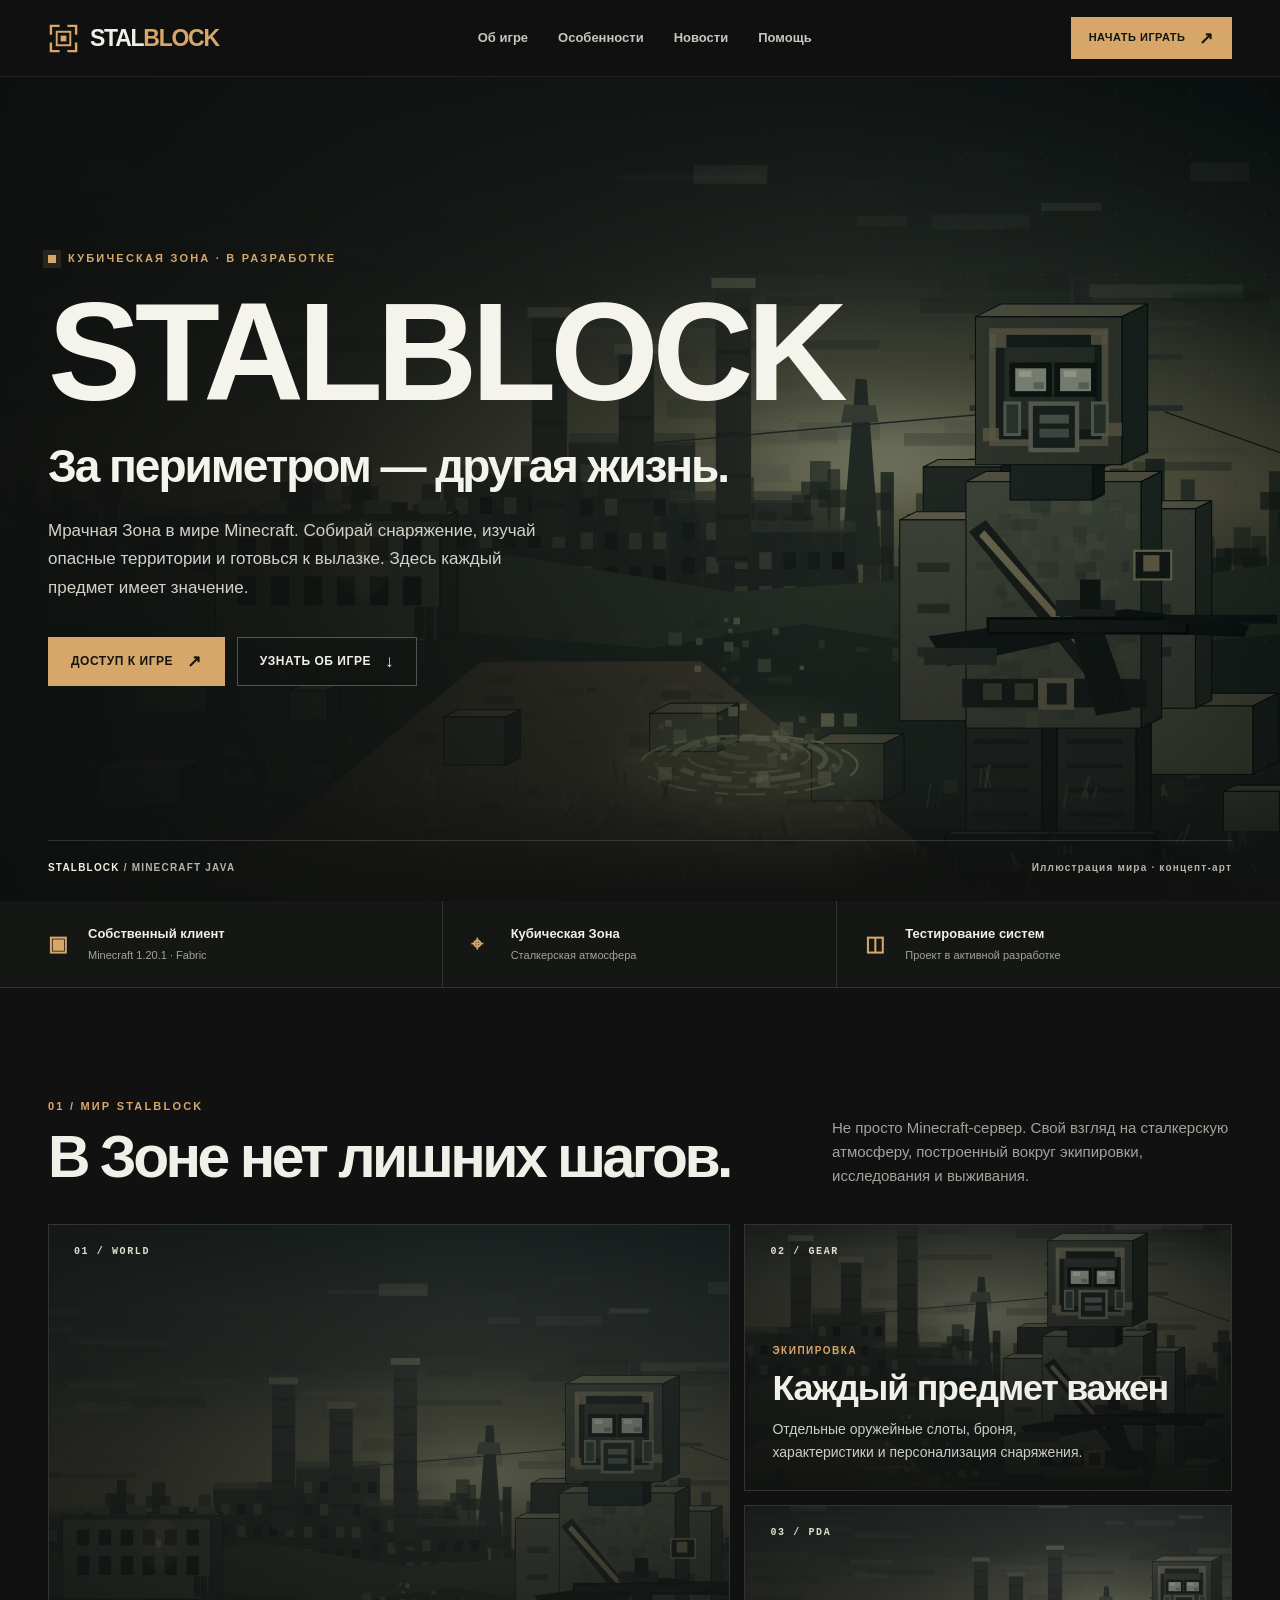
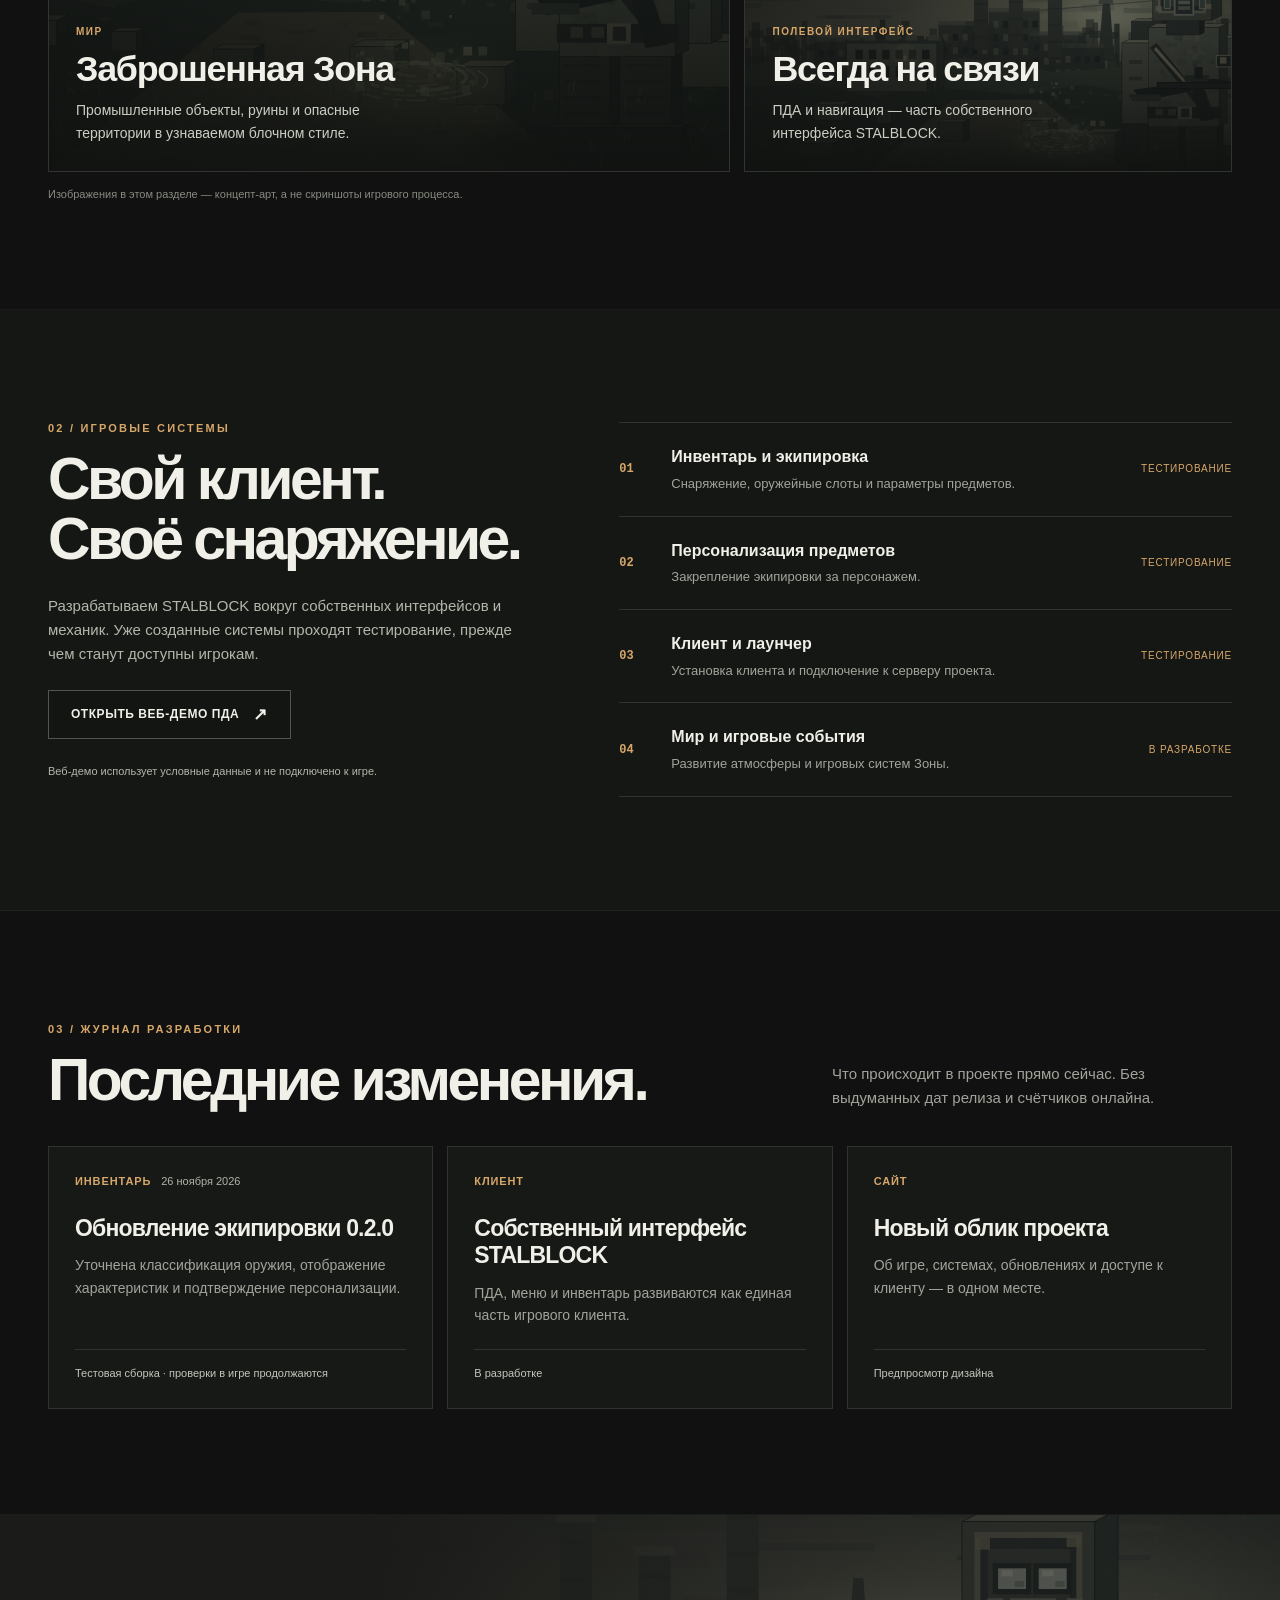
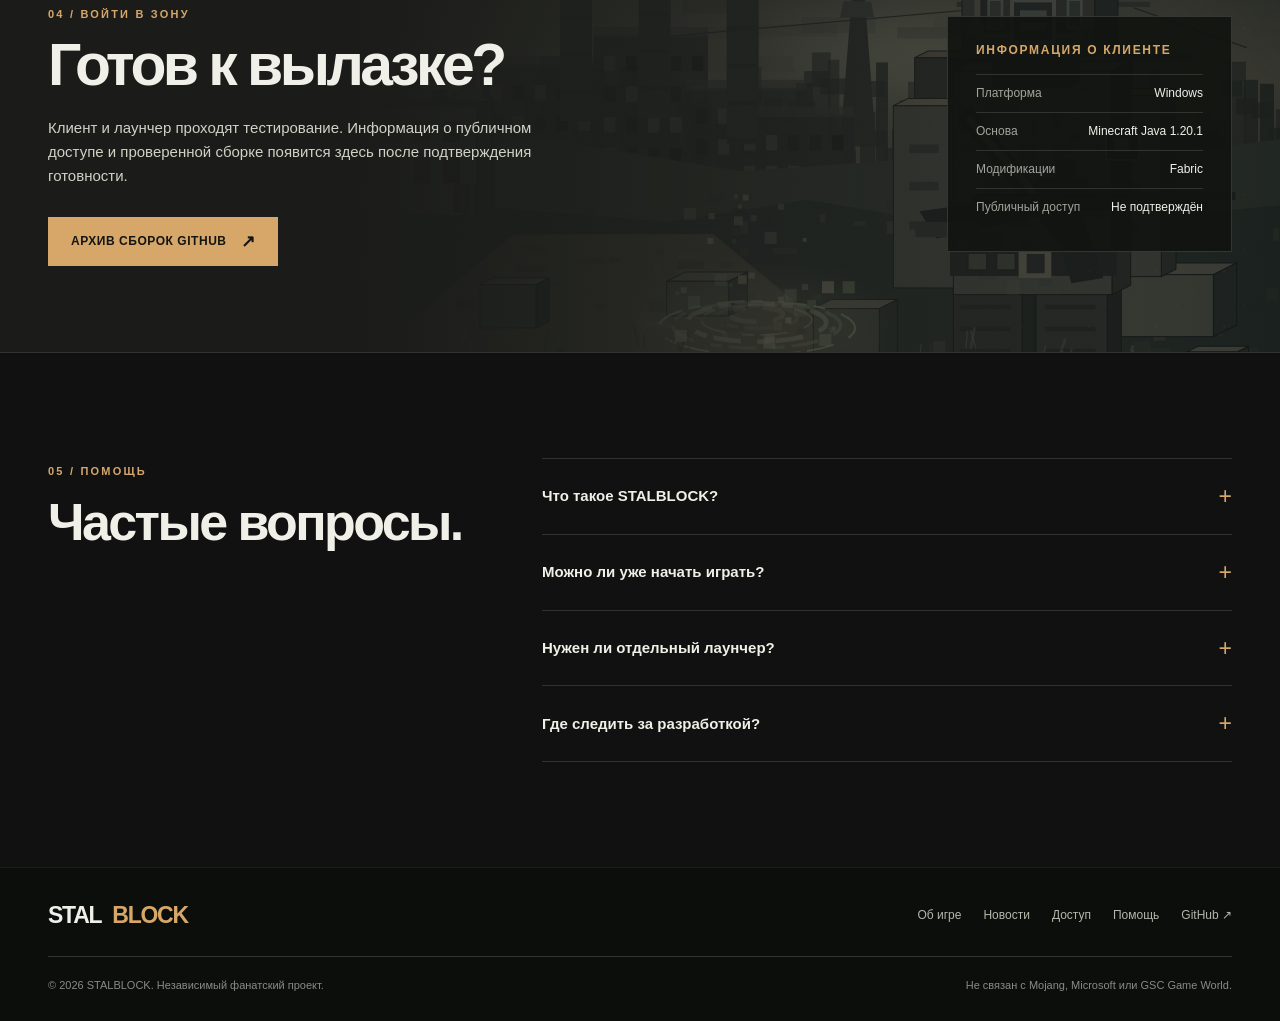
==== commit 6501c8c1: "Create cinematic responsive STALBLOCK website v4 preview" ====
--- a/index.html
+++ b/index.html
@@ -1,111 +1,59 @@
 <!doctype html>
 <html lang="ru">
 <head>
-  <meta charset="utf-8">
-  <meta name="viewport" content="width=device-width, initial-scale=1">
-  <meta name="color-scheme" content="dark">
-  <meta name="theme-color" content="#101613">
-  <meta name="description" content="STALBLOCK — кубическая Зона в Minecraft 1.20.1 Fabric. Мрачная сталкерская атмосфера, свой клиент и лаунчер в разработке.">
-  <meta property="og:type" content="website">
-  <meta property="og:title" content="STALBLOCK — Кубическая Зона">
-  <meta property="og:description" content="Зона из кубов. Опасность настоящая. STALBLOCK — Minecraft 1.20.1 Fabric.">
-  <meta property="og:image" content="assets/og-cover.png">
-  <link rel="icon" href="assets/favicon.svg" type="image/svg+xml">
-  <link rel="stylesheet" href="styles.css">
-  <script defer src="script.js"></script>
-  <title>STALBLOCK — Кубическая Зона</title>
+<meta charset="utf-8">
+<meta name="viewport" content="width=device-width, initial-scale=1">
+<meta name="theme-color" content="#101110">
+<meta name="description" content="STALBLOCK — атмосферный сталкерский проект на основе Minecraft 1.20.1. Собственный клиент, экипировка, оружие и кубическая Зона.">
+<meta property="og:title" content="STALBLOCK — за периметром">
+<meta property="og:description" content="Кубическая Зона. Собственный клиент. STALBLOCK.">
+<meta property="og:type" content="website">
+<meta property="og:image" content="assets/og-cover.png">
+<link rel="icon" href="assets/favicon.svg" type="image/svg+xml">
+<title>STALBLOCK — За периметром</title>
+<style>
+:root{color-scheme:dark;--bg:#101110;--panel:#171917;--line:#30332e;--text:#f0f0e9;--muted:#a2a49b;--accent:#d7a76a;--red:#b34c3b;--wide:min(1280px,calc(100% - 96px));--head:Impact,"Arial Narrow",Arial,sans-serif;--body:Arial,Helvetica,sans-serif}
+*{box-sizing:border-box}html{scroll-behavior:smooth;scroll-padding-top:95px}body{margin:0;background:var(--bg);color:var(--text);font-family:var(--body);font-size:15px;line-height:1.6}a{color:inherit;text-decoration:none}button{font:inherit;color:inherit;cursor:pointer}a:focus-visible,button:focus-visible,summary:focus-visible{outline:2px solid var(--accent);outline-offset:5px}::selection{background:var(--accent);color:#101110}[hidden]{display:none!important}.wrap{width:var(--wide);margin:auto}.skip{position:fixed;z-index:100;left:20px;top:-100px;padding:12px 18px;background:var(--accent);color:#101110}.skip:focus{top:12px}.eyebrow{font-size:11px;letter-spacing:.2em;font-weight:700;text-transform:uppercase;color:var(--accent)}.muted{color:var(--muted)}.header{position:sticky;top:0;z-index:30;background:#101110ed;border-bottom:1px solid #ffffff12;backdrop-filter:blur(16px)}.header-in{height:76px;display:flex;align-items:center;justify-content:space-between;gap:30px}.brand{display:flex;gap:11px;align-items:center;font-weight:900;font-size:23px;letter-spacing:-.055em;line-height:1;white-space:nowrap}.brand svg{width:31px;height:31px;color:var(--accent)}.brand b{color:var(--accent)}.nav{display:flex;gap:30px;align-items:center}.nav a{color:#c5c6bc;font-size:13px;font-weight:600;white-space:nowrap}.nav a:hover{color:var(--accent)}.btn{display:inline-flex;gap:14px;align-items:center;justify-content:center;min-height:49px;padding:0 22px;border:1px solid transparent;font-size:12px;letter-spacing:.045em;font-weight:800;text-transform:uppercase;transition:background .18s,border-color .18s,transform .18s}.btn:hover{transform:translateY(-2px)}.primary{background:var(--accent);color:#141511}.primary:hover{background:#efc78e}.outline{border-color:#ffffff45;background:#11131066;color:#f0f0e9}.outline:hover{border-color:var(--accent);background:#22251f}.small{min-height:42px;padding:0 17px;font-size:11px}.arrow{font-size:17px;line-height:1}.mobile-toggle{display:none;background:none;border:1px solid var(--line);width:42px;height:42px;font-size:21px}.mobile-nav{display:none}
+.hero{position:relative;isolation:isolate;min-height:clamp(640px,calc(100svh - 76px),910px);display:flex;align-items:center;overflow:hidden;background:#252a23}.hero-art,.hero-shade{position:absolute;inset:0;z-index:-1}.hero-art{background:url('assets/zone-voxel.svg') 65% center/cover no-repeat;filter:saturate(.66) contrast(1.12)}.hero-shade{background:linear-gradient(90deg,#0e100ff7 0%,#101210dd 23%,#10121080 52%,#10121008 92%),linear-gradient(0deg,#101110 0%,#1011106e 15%,transparent 52%),linear-gradient(180deg,#10111055,transparent 25%)}.hero-in{padding:84px 0 126px}.hero-copy{max-width:690px}.hero .eyebrow{display:flex;align-items:center;gap:12px;margin:0 0 24px}.signal{display:inline-block;width:8px;height:8px;background:var(--accent);box-shadow:0 0 0 5px #d7a76a22}.hero h1{margin:0;font-family:var(--head);font-size:clamp(66px,10.9vw,160px);font-weight:900;letter-spacing:-.045em;line-height:.88;text-transform:uppercase;color:#f5f4ec}.hero h1 span{display:block;font-family:var(--body);font-size:clamp(23px,3.6vw,48px);font-weight:800;line-height:1.16;letter-spacing:-.045em;margin-top:26px;text-transform:none}.hero p.lead{color:#d1d3c9;font-size:17px;max-width:495px;line-height:1.7;margin:23px 0 34px}.actions{display:flex;align-items:center;gap:12px;flex-wrap:wrap}.hero-bottom{position:absolute;bottom:25px;left:0;right:0}.hero-meta{border-top:1px solid #ffffff25;padding-top:19px;display:flex;justify-content:space-between;gap:20px;color:#b3b5a9;font-size:10px;letter-spacing:.12em;font-weight:700}.hero-meta strong{color:#f1efe3}.hero-meta span:last-child{text-align:right}.statusbar{border-bottom:1px solid var(--line);background:#151714}.status-in{display:grid;grid-template-columns:repeat(3,1fr)}.status-item{display:flex;align-items:center;gap:15px;padding:23px 28px;border-right:1px solid var(--line)}.status-item:first-child{padding-left:0}.status-item:last-child{border-right:0}.status-icon{font-size:21px;color:var(--accent);font-weight:900;min-width:25px}.status-item b,.status-item small{display:block}.status-item b{font-size:13px}.status-item small{font-size:11px;color:var(--muted);margin-top:2px}
+section.content{padding:105px 0;border-bottom:1px solid #ffffff0b}.section-top{display:flex;justify-content:space-between;align-items:end;gap:30px;margin-bottom:36px}.section-top h2,.download h2,.about h2{font-size:clamp(32px,4.6vw,62px);letter-spacing:-.06em;line-height:1.03;margin:10px 0 0;font-weight:850}.section-top p{max-width:400px;color:var(--muted);margin:0;font-size:15px}.game-grid{display:grid;grid-template-columns:1.4fr 1fr;gap:14px}.feature{min-height:260px;position:relative;isolation:isolate;overflow:hidden;border:1px solid #ffffff14;background:#20231f;display:flex;align-items:end;padding:27px}.feature:after{content:"";position:absolute;inset:0;z-index:-1;background:linear-gradient(0deg,#101210f5,transparent 85%),linear-gradient(90deg,#101210a5,transparent)}.feature-main{grid-row:span 2;min-height:548px}.feature-art{position:absolute;inset:0;z-index:-2;background-image:url('assets/zone-voxel.svg');background-repeat:no-repeat;background-size:auto 125%;transition:transform .45s;filter:saturate(.66)}.feature:hover .feature-art{transform:scale(1.025)}.feature-main .feature-art{background-size:cover;background-position:73% center}.feature-gear .feature-art{background-size:auto 180%;background-position:94% 58%;filter:saturate(.48) contrast(1.13)}.feature-map .feature-art{background-position:24% 62%;filter:saturate(.5)}.feature-info{max-width:410px}.feature-no{position:absolute;top:20px;left:25px;color:#e0e0d0;font:700 10px/1.4 monospace;letter-spacing:.16em}.feature h3{font-size:clamp(22px,2.8vw,38px);line-height:1.12;letter-spacing:-.035em;margin:7px 0 10px}.feature p{color:#cbcec3;font-size:14px;margin:0;max-width:340px}.feature-tag{color:var(--accent);font-size:10px;text-transform:uppercase;letter-spacing:.15em;font-weight:700}.caption{color:#878b80;font-size:11px;margin:14px 0 0}
+.about{background:#151714}.about-layout{display:grid;grid-template-columns:.9fr 1.1fr;gap:70px;align-items:center}.about p{color:#b3b7ab;max-width:490px;margin:24px 0}.system-list{border-top:1px solid var(--line)}.system-row{display:grid;grid-template-columns:35px 1fr auto;gap:17px;align-items:center;padding:21px 0;border-bottom:1px solid var(--line)}.system-row .num{color:var(--accent);font:700 12px monospace}.system-row h3{font-size:16px;margin:0 0 4px}.system-row p{font-size:13px;margin:0;color:var(--muted)}.system-row .state{font-size:10px;letter-spacing:.08em;text-transform:uppercase;color:var(--accent);white-space:nowrap}
+.news-grid{display:grid;grid-template-columns:repeat(3,1fr);gap:14px}.news-card{border:1px solid var(--line);background:var(--panel);padding:26px;display:flex;flex-direction:column;min-height:248px}.news-meta{display:flex;gap:10px;align-items:center;color:#b1b4a8;font-size:11px}.news-meta span{color:var(--accent);text-transform:uppercase;letter-spacing:.08em;font-weight:700}.news-card h3{font-size:23px;letter-spacing:-.035em;line-height:1.2;margin:24px 0 12px}.news-card p{margin:0 0 22px;color:var(--muted);font-size:14px}.news-card .foot{margin-top:auto;color:#c4c6bc;font-size:11px;padding-top:15px;border-top:1px solid var(--line)}.download{position:relative;isolation:isolate;overflow:hidden;padding:86px 0;border-bottom:1px solid var(--line);background:#20231d}.download:before{content:"";position:absolute;z-index:-1;inset:0;background:linear-gradient(90deg,#1a1c18 28%,#1a1c18ba 65%,#1a1c1844),url('assets/zone-voxel.svg') right 68%/cover no-repeat;filter:saturate(.55)}.download-layout{display:flex;justify-content:space-between;align-items:center;gap:40px}.download p{color:#d0d2c5;max-width:510px;margin:20px 0 29px}.spec{background:#111310e8;border:1px solid #ffffff24;padding:24px 28px;min-width:285px}.spec h3{margin:0 0 14px;font-size:12px;letter-spacing:.14em;color:var(--accent);text-transform:uppercase}.spec dl{margin:0}.spec dl div{display:flex;justify-content:space-between;gap:24px;padding:9px 0;border-top:1px solid var(--line);font-size:12px}.spec dt{color:var(--muted)}.spec dd{margin:0;text-align:right}.faq-layout{display:grid;grid-template-columns:.75fr 1.25fr;gap:80px}.faq-layout h2{font-size:clamp(32px,4.6vw,52px);letter-spacing:-.05em;line-height:1.1;margin:12px 0}.faq details{border-bottom:1px solid var(--line)}.faq details:first-child{border-top:1px solid var(--line)}.faq summary{display:flex;align-items:center;justify-content:space-between;gap:15px;list-style:none;cursor:pointer;font-weight:700;padding:19px 0}.faq summary::-webkit-details-marker{display:none}.faq summary:after{content:"+";font-size:23px;color:var(--accent);font-weight:400}.faq details[open] summary:after{content:"−"}.faq details p{color:var(--muted);margin:0 0 20px;font-size:14px}.footer{background:#0c0e0c;padding:36px 0 26px}.footer-main{display:flex;align-items:center;justify-content:space-between;gap:20px;padding-bottom:29px}.footer-links{display:flex;gap:22px;flex-wrap:wrap;font-size:12px;color:#b4b7ac}.footer-links a:hover{color:var(--accent)}.footer-note{border-top:1px solid var(--line);padding-top:20px;color:#888b83;font-size:11px;display:flex;justify-content:space-between;gap:20px}
+@media(max-width:1020px){:root{--wide:min(1280px,calc(100% - 64px))}.nav{gap:17px}.about-layout{gap:40px}.status-item{padding:18px 16px}.news-card{padding:21px}.faq-layout{gap:40px}}@media(max-width:760px){:root{--wide:calc(100% - 36px)}.header-in{height:64px;gap:10px}.nav{display:none}.header-in>.btn{margin-left:auto}.mobile-toggle{display:block}.mobile-nav:not([hidden]){display:flex;flex-direction:column;gap:0;padding:8px 18px 18px;border-top:1px solid var(--line)}.mobile-nav a{padding:12px 0;border-bottom:1px solid var(--line);font-size:14px}.brand{font-size:20px}.brand svg{width:26px;height:26px}.hero{min-height:660px}.hero-in{padding:85px 0 110px}.hero-art{background-position:70% center}.hero-shade{background:linear-gradient(90deg,#101210db,#10121072),linear-gradient(0deg,#101110 0%,#10111000 75%)}.hero h1{font-size:clamp(59px,15vw,110px)}.hero p.lead{font-size:16px}.hero-meta{font-size:9px;letter-spacing:.04em}.status-in{grid-template-columns:1fr}.status-item,.status-item:first-child{padding:15px 0;border-right:0;border-bottom:1px solid var(--line)}.status-item:last-child{border-bottom:0}.content{padding:65px 0!important}.section-top{display:block}.section-top p{margin-top:16px}.game-grid,.about-layout,.news-grid,.faq-layout{grid-template-columns:1fr;gap:14px}.feature-main{min-height:370px;grid-row:auto}.feature{min-height:250px}.about-layout{gap:24px}.download{padding:60px 0}.download-layout{display:block}.spec{margin-top:30px;min-width:0;max-width:440px}.footer-main,.footer-note{align-items:start;flex-direction:column}.footer-links{gap:16px}.system-row{grid-template-columns:24px 1fr}.system-row .state{grid-column:2}.news-card{min-height:0}}@media(max-width:400px){.header-in>.btn{padding:0 11px;min-height:38px}.brand{font-size:18px}.hero h1{font-size:15vw}.btn{padding:0 15px;font-size:11px}.hero-meta span:last-child{max-width:110px}.hero p.lead{font-size:15px}}@media(prefers-reduced-motion:reduce){*,*:before,*:after{scroll-behavior:auto!important;transition:none!important}}
+</style>
 </head>
-<body>
-  <a class="skip" href="#main">Перейти к содержимому</a>
-  <div class="topline"><div class="shell topline__inner"><span><b class="topline__square"></b> STALBLOCK / СИГНАЛ ИЗ ЗОНЫ</span><span class="topline__right">MINECRAFT 1.20.1 <i>///</i> FABRIC <i>///</i> ПРОЕКТ В РАЗРАБОТКЕ</span></div></div>
-  <header class="header" id="top">
-    <div class="shell header__inner">
-      <a class="logo" href="#top" aria-label="STALBLOCK — главная"><span class="logo__icon" aria-hidden="true"><span></span><span></span><span></span><span></span></span><span class="logo__name">STAL<span>BLOCK</span><small>КУБИЧЕСКАЯ ЗОНА</small></span></a>
-      <nav class="nav" aria-label="Навигация по сайту"><a href="#about">О ПРОЕКТЕ</a><a href="#world">МИР</a><a href="#pda">ПДА</a><a href="#roadmap">РАЗРАБОТКА</a><a href="#faq">ВОПРОСЫ</a></nav>
-      <a class="header__action" href="#download"><span class="header__led"></span> ЛАУНЧЕР <span class="header__soon">СКОРО</span></a>
-      <button class="menu-toggle" type="button" aria-label="Открыть меню" aria-controls="mobile-menu" aria-expanded="false"><span></span><span></span><span></span></button>
-    </div>
-    <nav class="mobile-menu" id="mobile-menu" aria-label="Мобильная навигация" hidden><a href="#about">О ПРОЕКТЕ</a><a href="#world">МИР</a><a href="#pda">ПДА</a><a href="#roadmap">РАЗРАБОТКА</a><a href="#faq">ВОПРОСЫ</a><a href="#download">ЛАУНЧЕР</a></nav>
-  </header>
-  <main id="main">
-    <section class="hero" aria-labelledby="hero-title">
-      <div class="hero__image" aria-hidden="true"></div><div class="hero__shade" aria-hidden="true"></div>
-      <div class="shell hero__body">
-        <div class="hero__copy">
-          <p class="eyebrow"><span class="eyebrow__line"></span> СТАЛКЕРСКАЯ АТМОСФЕРА × БЛОЧНЫЙ МИР</p>
-          <h1 id="hero-title">ЗОНА.<br><span>ИЗ КУБОВ.</span><br>БЕЗ ПОЩАДЫ.</h1>
-          <p class="hero__lead">STALBLOCK — мрачный сталкерский проект внутри <strong>Minecraft</strong>. Заброшенные объекты, тревожная тишина и ощущение, что за следующим блоком тебя что-то ждёт.</p>
-          <div class="hero__buttons"><a class="btn btn--primary" href="#about">ВОЙТИ В АТМОСФЕРУ <span aria-hidden="true">↗</span></a><a class="btn btn--outline" href="#roadmap">ПУТЬ К РЕЛИЗУ <span aria-hidden="true">↓</span></a></div>
-        </div>
-        <div class="hero__bottom"><div class="hero__coords"><span class="coord-square"></span><strong>ОБЪЕКТ STB-001</strong><span>СВЯЗЬ С ЗОНОЙ УСТАНОВЛЕНА</span></div><div class="hero__version"><small>ОСНОВА КЛИЕНТА</small><strong>1.20.1 <span>FABRIC</span></strong></div></div>
-      </div>
-      <div class="hero__side-label" aria-hidden="true">STALBLOCK // НЕ ИГРОВОЙ СКРИНШОТ // КОНЦЕПТ-АРТ</div>
-      <div class="hero__cross hero__cross--one" aria-hidden="true">+</div><div class="hero__cross hero__cross--two" aria-hidden="true">+</div>
-    </section>
-    <div class="transmission"><div class="shell transmission__inner"><span class="transmission__alert">⚠ ВНИМАНИЕ: ЗОНА ЗАКРЫТА ДЛЯ ПОСЕЩЕНИЯ</span><span class="transmission__middle">///</span><span>САЙТ И ЛАУНЧЕР В РАЗРАБОТКЕ</span><span class="transmission__middle">///</span><span class="transmission__last">НИКАКИХ ФАЛЬШИВЫХ РЕЛИЗОВ</span></div></div>
-
-    <section class="section intro" id="about" aria-labelledby="intro-title"><div class="shell intro__grid"><div><p class="section-kicker"><b>01 /</b> ДОСЬЕ ПРОЕКТА</p><h2 class="section-title" id="intro-title">ЭТО <em>НЕ</em><br>ОБЫЧНЫЙ<br>MINECRAFT.</h2></div><div class="intro__right"><span class="intro__quote-mark">“</span><p class="intro__statement">Мы не делаем очередной сервер с красивым меню. Наша цель — <strong>кубический S.T.A.L.K.E.R.-вайб</strong>: узнаваемая Зона, напряжение и собственная атмосфера.</p><p class="intro__small">База проекта — Minecraft 1.20.1 с Fabric и STALBLOCK Client. Игровые системы и новый лаунчер развиваем поэтапно. Всё, что показываем здесь как концепт, не выдаём за готовый геймплей.</p><a class="text-link" href="#world">ОТКРЫТЬ ДОСЬЕ ЗОНЫ <span>↘</span></a></div></div></section>
-
-    <section class="section world" id="world" aria-labelledby="world-title"><div class="shell"><div class="section-head"><div><p class="section-kicker"><b>02 /</b> КОНЦЕПЦИЯ МИРА</p><h2 class="section-title" id="world-title">ЗНАКОМАЯ ЗОНА.<br><span>ДРУГИЕ ПРАВИЛА.</span></h2></div><span class="section-code">ZONE ARCHIVE // 02</span></div>
-      <div class="world-grid">
-        <article class="world-card world-card--one"><div class="world-card__art world-card__art--one" aria-hidden="true"></div><div class="world-card__top"><span class="world-card__index">01 // МЕСТО</span><span class="world-card__cross" aria-hidden="true">+</span></div><div class="world-card__info"><span class="world-card__type">АТМОСФЕРА</span><h3>ЗАБРОШЕННАЯ<br>ЗОНА</h3><p>Ржавые промзоны, блочные руины, грязное небо и ощущение неизвестности.</p></div></article>
-        <article class="world-card world-card--two"><div class="world-card__art world-card__art--two" aria-hidden="true"></div><div class="world-card__top"><span class="world-card__index">02 // УГРОЗА</span><span class="world-card__cross" aria-hidden="true">+</span></div><div class="world-card__info"><span class="world-card__type">НАПРАВЛЕНИЕ РАЗРАБОТКИ</span><h3>АНОМАЛЬНЫЕ<br>ТЕРРИТОРИИ</h3><p>Опасные участки Зоны и загадочные явления — часть задуманного мира.</p></div></article>
-        <article class="world-card world-card--three"><div class="world-card__art world-card__art--three" aria-hidden="true"></div><div class="world-card__top"><span class="world-card__index">03 // ЧЕЛОВЕК</span><span class="world-card__cross" aria-hidden="true">+</span></div><div class="world-card__info"><span class="world-card__type">ВИЗУАЛЬНЫЙ СТИЛЬ</span><h3>СТАЛКЕР<br>ИЗ БЛОКОВ</h3><p>Кубические модели, противогазы, снаряжение и суровая эстетика выживания.</p></div></article>
-      </div>
-      <p class="world__disclaimer"><span class="tiny-diamond"></span> Иллюстрации на сайте — концепт-арт, а ПДА ниже — веб-прототип. Это не кадры и не функции из готовой игры.</p>
-    </div></section>
-
-
-    <section class="section pda-section" id="pda" aria-labelledby="pda-heading">
-      <div class="shell">
-        <div class="pda-intro">
-          <div><p class="section-kicker"><b>03 /</b> СИСТЕМА В РАЗРАБОТКЕ</p><h2 class="section-title" id="pda-heading">ПДА, КОТОРЫЙ<br><span>ЖИВЁТ С ЗОНОЙ.</span></h2></div>
-          <div class="pda-intro__aside"><p>Карта, сигналы, задачи и состояние персонажа — в одном полевом устройстве. Это <strong>интерактивный веб-прототип</strong> нашего будущего интерфейса, а не готовая игровая функция.</p><a class="text-link" href="#pda-device">ПРОВЕРИТЬ ПРОТОТИП <span>↘</span></a></div>
-        </div>
-        <div class="pda-experience" id="pda-device">
-          <aside class="pda-panel pda-panel--left"><div class="pda-panel__symbol">STB / 06</div><div class="pda-panel__line"><span>ТИП</span><b>ПОЛЕВОЙ ТЕРМИНАЛ</b></div><div class="pda-panel__line"><span>РЕЖИМ</span><b>ДЕМОНСТРАЦИЯ</b></div><div class="pda-panel__line"><span>ДАТЧИК</span><b class="pda-signal">● АКТИВЕН</b></div><p>Интерфейс реагирует на переключение вкладок и выбор меток. Все игровые данные здесь условные.</p></aside>
-          <div class="pda-hardware" aria-label="Демонстрация ПДА STALBLOCK">
-            <div class="pda-case-top"><span>STALBLOCK // STB-06</span><div class="pda-leds"><i></i><i></i><i></i></div><span>REV 0.3</span></div>
-            <div class="pda-display" id="pda-display">
-              <div class="pda-display__noise" aria-hidden="true"></div>
-              <div class="pda-status"><b>STB.NET / ЛОКАЛЬНО</b><span class="pda-status__center"><span class="pda-status__pulse"></span> СИГНАЛ ЗОНЫ</span><time id="pda-clock">--:--:--</time></div>
-              <div class="pda-tabs" role="tablist" aria-label="Разделы ПДА">
-                <button type="button" class="pda-tab is-active" role="tab" id="pda-tab-map" aria-selected="true" aria-controls="pda-map" data-pda-tab="map">01 / КАРТА</button>
-                <button type="button" class="pda-tab" role="tab" id="pda-tab-tasks" aria-selected="false" aria-controls="pda-tasks" tabindex="-1" data-pda-tab="tasks">02 / ЗАДАНИЯ</button>
-                <button type="button" class="pda-tab" role="tab" id="pda-tab-feed" aria-selected="false" aria-controls="pda-feed" tabindex="-1" data-pda-tab="feed">03 / СИГНАЛЫ</button>
-                <button type="button" class="pda-tab" role="tab" id="pda-tab-status" aria-selected="false" aria-controls="pda-status" tabindex="-1" data-pda-tab="status">04 / СТАТУС</button>
-              </div>
-              <section class="pda-page is-active" id="pda-map" role="tabpanel" aria-labelledby="pda-tab-map" tabindex="0">
-                <div class="pda-page__heading"><span>СЕКТОР 07 / КАРТА МЕСТНОСТИ</span><span class="pda-page__chip">УЧЕБНЫЙ МАКЕТ</span></div>
-                <div class="pda-map-layout"><div class="pda-map" aria-label="Демонстрационная карта с тремя метками">
-                  <div class="pda-map__grid"></div><div class="pda-map__road pda-map__road--a"></div><div class="pda-map__road pda-map__road--b"></div><div class="pda-map__block pda-map__block--a"></div><div class="pda-map__block pda-map__block--b"></div><div class="pda-map__block pda-map__block--c"></div><div class="pda-map__block pda-map__block--d"></div><div class="pda-map__block pda-map__block--e"></div><div class="pda-map__block pda-map__block--f"></div><div class="pda-map__scan"></div><div class="pda-map__radar"></div>
-                  <button type="button" class="pda-map__marker is-active" data-marker="base" style="--mx:30%;--my:73%" aria-label="Метка: убежище"><span>⌂</span></button>
-                  <button type="button" class="pda-map__marker" data-marker="anomaly" style="--mx:70%;--my:39%" aria-label="Метка: аномальная зона"><span>!</span></button>
-                  <button type="button" class="pda-map__marker" data-marker="signal" style="--mx:47%;--my:21%" aria-label="Метка: неизвестный сигнал"><span>?</span></button>
-                  <small class="pda-map__overlay">GRID / 017 — SIMULATION</small>
-                </div><div class="pda-map-info" aria-live="polite"><small>ВЫБРАННАЯ МЕТКА</small><b id="pda-place-name">УБЕЖИЩЕ</b><p id="pda-place-info">Безопасный пункт. Здесь можно восстановить снаряжение и подготовиться к вылазке.</p><span id="pda-place-coords">СЕКТОР 07 — A3</span><small class="pda-map-info__hint">НАЖМИ НА МЕТКУ НА КАРТЕ</small></div></div>
-              </section>
-              <section class="pda-page" id="pda-tasks" role="tabpanel" aria-labelledby="pda-tab-tasks" tabindex="0" hidden><div class="pda-page__heading"><span>ЖУРНАЛ ПОЛЕВЫХ ЗАДАЧ</span><span class="pda-page__chip">КОНЦЕПТ</span></div><div class="pda-list"><article><span>01 / АКТИВНО</span><h3>ИСТОЧНИК ПОМЕХ</h3><p>Исследовать заброшенную подстанцию. Последний сигнал поступил из северной части сектора.</p><div class="pda-progress"><i style="width:35%"></i></div><small>ЭТАП 1 ИЗ 3</small></article><article><span>02 / НЕ НАЧАТО</span><h3>ТОЧКА ВОЗВРАТА</h3><p>Вернуться в убежище после разведки. Неизвестные объекты отмечены на карте.</p><div class="pda-progress"><i style="width:0%"></i></div><small>ЭТАП 0 ИЗ 2</small></article></div></section>
-              <section class="pda-page" id="pda-feed" role="tabpanel" aria-labelledby="pda-tab-feed" tabindex="0" hidden><div class="pda-page__heading"><span>ПЕРЕХВАТ СИГНАЛОВ</span><span class="pda-page__chip">ВЫМЫШЛЕННЫЕ СООБЩЕНИЯ</span></div><div class="pda-feed" role="log"><p><time>15:42</time><strong>СИСТЕМА:</strong> Потеряна связь с северным постом.</p><p><time>15:44</time><strong>НЕИЗВЕСТНЫЙ:</strong> «Слышите? Там кто-то ещё...»</p><p><time>15:46</time><strong>ДАТЧИК:</strong> Зафиксированы нестабильные показания в секторе 07.</p><p class="pda-feed__blink"><time>15:47</time><strong>ПОИСК:</strong> Ожидание следующего сигнала<span> ▌</span></p></div></section>
-              <section class="pda-page" id="pda-status" role="tabpanel" aria-labelledby="pda-tab-status" tabindex="0" hidden><div class="pda-page__heading"><span>ДИАГНОСТИКА УСТРОЙСТВА</span><span class="pda-page__chip">ДЕМО-РЕЖИМ</span></div><div class="pda-stats"><div><span>УРОВЕНЬ СИГНАЛА</span><b>73%</b><div class="pda-progress"><i style="width:73%"></i></div></div><div><span>ПИТАНИЕ</span><b>84%</b><div class="pda-progress"><i style="width:84%"></i></div></div><div><span>СИНХРОНИЗАЦИЯ</span><b>НЕТ</b><p>Соединение с Minecraft пока не реализовано.</p></div><div><span>ВЕРСИЯ МАКЕТА</span><b>0.3</b><p>Кликабельный интерфейс для сайта.</p></div></div></section>
-              <div class="pda-display__footer"><span>DEMO DATA / НЕ ПОДКЛЮЧЕНО К ИГРЕ</span><span>STALBLOCK 2.0</span></div>
-            </div>
-            <div class="pda-case-bottom"><div class="pda-grip"></div><div class="pda-case-buttons"><span></span><span></span><span></span></div><div class="pda-grip"></div></div>
-          </div>
-          <aside class="pda-panel pda-panel--right"><span class="pda-panel__index">ПРОТОКОЛ / UI</span><h3>НЕ ПРОСТО<br>КАРТИНКА.</h3><p>Попробуй переключить карту, задания, сигналы и статус. В дальнейшем здесь должны появиться реальные данные игры, квесты и сетевые сообщения.</p><div class="pda-panel__wave" aria-hidden="true"><i></i><i></i><i></i><i></i><i></i><i></i><i></i><i></i></div><span class="pda-panel__foot">КОНЦЕПТ САЙТА // v0.3</span></aside>
-        </div>
-        <p class="pda-disclaimer">Веб-демо иллюстрирует предполагаемый пользовательский опыт. Система ПДА, синхронизация с сервером, карта игрового мира и радиосвязь ещё не готовы.</p>
-      </div>
-    </section>
-
-    <section class="section dossier" aria-labelledby="dossier-title"><div class="shell dossier__layout"><div class="dossier__copy"><p class="section-kicker"><b>04 /</b> НАШ ПОДХОД</p><h2 class="section-title" id="dossier-title">СНАЧАЛА<br>РАБОТАЕТ.<br><em>ПОТОМ</em> РЕЛИЗ.</h2><p>Прошлый лаунчер упирался в защиту: на других ПК клиент даже не скачивался. В новой версии не повторяем эту ошибку.</p><a class="text-link" href="#roadmap">СМОТРЕТЬ ПЛАН <span>↘</span></a></div><div class="dossier__terminal"><div class="terminal__title"><span><b class="terminal__dot"></b> STALBLOCK / ПРОТОКОЛ СБОРКИ</span><span>01—03</span></div><div class="terminal__body"><div class="terminal__line"><span class="terminal__number">01</span><span><b>ЧИСТЫЙ ПРОЕКТ</b><small>Новый лаунчер без старой системы защиты и конфликтных загрузчиков.</small></span><span class="terminal__check">✓</span></div><div class="terminal__line"><span class="terminal__number">02</span><span><b>ПРОВЕРКА НА ДРУГОМ ПК</b><small>Сначала установка и запуск у тестировщика. Потом следующий этап.</small></span><span class="terminal__check">✓</span></div><div class="terminal__line"><span class="terminal__number">03</span><span><b>ТОЛЬКО ИЗ GITHUB</b><small>Собираем и тестируем опубликованный коммит, не локальную копию.</small></span><span class="terminal__check">✓</span></div></div><div class="terminal__footer"><span>ПРИНЦИПЫ РАЗРАБОТКИ</span><span>НЕ РЕЗУЛЬТАТЫ ТЕСТОВ</span></div></div></div></section>
-
-    <section class="section roadmap" id="roadmap" aria-labelledby="roadmap-title"><div class="shell roadmap__layout"><div class="roadmap__intro"><p class="section-kicker"><b>05 /</b> ПОШАГОВЫЙ РЕЛИЗ</p><h2 class="section-title" id="roadmap-title">НЕ СПЕШИМ.<br><span>ДЕЛАЕМ.</span></h2><p>Каждый этап закрываем только после теста файлов, действительно опубликованных в GitHub.</p><div class="roadmap__stamp">BUILD FROM GITHUB<br>TEST ON CLEAN PC<br>THEN SHIP</div></div><div class="steps"><div class="step step--now"><span class="step__num">01</span><div><small>ТЕКУЩАЯ ЗАДАЧА</small><h3>САЙТ STALBLOCK</h3><p>Утверждаем визуальный стиль кубической Зоны и проверяем опубликованный сайт.</p></div><span class="step__status">В РАБОТЕ</span></div><div class="step"><span class="step__num">02</span><div><small>ПОСЛЕ САЙТА</small><h3>ЛАУНЧЕР С НУЛЯ</h3><p>Окно, настройки, выбор папки, логи — без старой защиты.</p></div><span class="step__status">ПЛАН</span></div><div class="step"><span class="step__num">03</span><div><small>ПРОВЕРКА ФАЙЛОВ</small><h3>ЗАГРУЗКА И ЗАПУСК</h3><p>Установка Minecraft 1.20.1 Fabric и клиента; проверка на чистом ПК.</p></div><span class="step__status">ПЛАН</span></div><div class="step"><span class="step__num">04</span><div><small>ОТДЕЛЬНЫЙ ЭТАП</small><h3>СИСТЕМЫ ЗАЩИТЫ</h3><p>Только после стабильной установки и запуска у игроков.</p></div><span class="step__status">ПОЗЖЕ</span></div></div></div></section>
-
-    <section class="download" id="download" aria-labelledby="download-title"><div class="download__stripes" aria-hidden="true"></div><div class="shell download__inner"><div><p class="section-kicker section-kicker--dark"><b>05 /</b> ДОСТУП В ЗОНУ</p><h2 id="download-title">ТВОЙ ПУТЬ<br>В ЗОНУ <span>СКОРО.</span></h2><p>Новый STALBLOCK Launcher ещё не опубликован. Здесь появится настоящая ссылка только после тестирования сборки из GitHub.</p><div class="download__actions"><button type="button" class="btn btn--locked" disabled aria-label="Скачать STALBLOCK Launcher — пока недоступно">СКАЧАТЬ ЛАУНЧЕР <span>ЗАКРЫТО</span></button><span class="download__notice">MINECRAFT 1.20.1 / FABRIC / WINDOWS</span></div></div><div class="download__symbol" aria-hidden="true"><span>STB</span><small>ДОПУСК<br>НЕ ВЫДАН</small></div></div></section>
-
-    <section class="section faq" id="faq" aria-labelledby="faq-title"><div class="shell faq__layout"><div><p class="section-kicker"><b>06 /</b> КОРОТКО О ГЛАВНОМ</p><h2 class="section-title" id="faq-title">ВОПРОСЫ<br><span>И ОТВЕТЫ.</span></h2></div><div class="faq__list"><details><summary>Это отдельная игра или Minecraft? <span>+</span></summary><p>STALBLOCK — проект на основе Minecraft Java Edition 1.20.1 с Fabric и собственным клиентским модом.</p></details><details><summary>Лаунчер уже можно скачать? <span>+</span></summary><p>Пока нет. Новую версию создаём с нуля и не публикуем рабочую кнопку, пока не подтвердим установку у тестировщиков.</p></details><details><summary>Почему новый лаунчер? <span>+</span></summary><p>Предыдущая система защиты мешала части игроков скачать клиент. Поэтому архитектуру установки и загрузки строим заново и проверяем по этапам.</p></details><details><summary>Как будут проверяться обновления? <span>+</span></summary><p>Каждую опубликованную версию будем брать из GitHub и проверять на чистом окружении. Локальная версия разработчика не считается достаточным тестом.</p></details></div></div></section>
-  </main>
-  <footer class="footer"><div class="shell footer__top"><a class="footer__logo" href="#top">STAL<span>BLOCK.</span></a><a class="footer__toplink" href="#top">НА ПОВЕРХНОСТЬ ↑</a></div><div class="shell footer__bottom"><span>© <span id="year">2026</span> STALBLOCK. НЕОФИЦИАЛЬНЫЙ MINECRAFT-ПРОЕКТ.</span><span>НЕ СВЯЗАН С MOJANG, MICROSOFT И GSC GAME WORLD.</span><span>КУБИЧЕСКАЯ ЗОНА / IN DEVELOPMENT</span></div></footer>
+<body id="top">
+<a class="skip" href="#main">К содержимому</a>
+<header class="header"><div class="wrap header-in">
+<a class="brand" href="#top" aria-label="STALBLOCK — главная"><svg viewBox="0 0 32 32" fill="none" aria-hidden="true"><path d="M3 12V3h9M20 3h9v9M29 20v9h-9M12 29H3v-9" stroke="currentColor" stroke-width="2.5"/><path d="M9 9h14v14H9z" stroke="currentColor" stroke-width="2"/><path d="M13 13h6v6h-6z" fill="currentColor"/></svg><span>STAL<b>BLOCK</b></span></a>
+<nav class="nav" aria-label="Основное меню"><a href="#game">Об игре</a><a href="#systems">Особенности</a><a href="#news">Новости</a><a href="#faq">Помощь</a></nav>
+<a class="btn primary small" href="#download">Начать играть <span class="arrow">↗</span></a>
+<button class="mobile-toggle" type="button" aria-label="Открыть меню" aria-controls="mobile-nav" aria-expanded="false">☰</button></div>
+<nav class="mobile-nav" id="mobile-nav" hidden aria-label="Мобильное меню"><a href="#game">Об игре</a><a href="#systems">Особенности</a><a href="#news">Новости</a><a href="#faq">Помощь</a><a href="#download">Доступ к игре</a></nav></header>
+<main id="main">
+<section class="hero" aria-labelledby="hero-title"><div class="hero-art" aria-hidden="true"></div><div class="hero-shade" aria-hidden="true"></div><div class="wrap hero-in"><div class="hero-copy">
+<p class="eyebrow"><span class="signal"></span> Кубическая Зона · в разработке</p><h1 id="hero-title">STALBLOCK<span>За периметром — другая жизнь.</span></h1><p class="lead">Мрачная Зона в мире Minecraft. Собирай снаряжение, изучай опасные территории и готовься к вылазке. Здесь каждый предмет имеет значение.</p><div class="actions"><a class="btn primary" href="#download">Доступ к игре <span class="arrow">↗</span></a><a class="btn outline" href="#game">Узнать об игре <span class="arrow">↓</span></a></div>
+</div></div><div class="hero-bottom"><div class="wrap hero-meta"><span><strong>STALBLOCK</strong> / MINECRAFT JAVA</span><span>Иллюстрация мира · концепт-арт</span></div></div></section>
+<div class="statusbar"><div class="wrap status-in"><div class="status-item"><span class="status-icon">▣</span><div><b>Собственный клиент</b><small>Minecraft 1.20.1 · Fabric</small></div></div><div class="status-item"><span class="status-icon">⌖</span><div><b>Кубическая Зона</b><small>Сталкерская атмосфера</small></div></div><div class="status-item"><span class="status-icon">◫</span><div><b>Тестирование систем</b><small>Проект в активной разработке</small></div></div></div></div>
+<section class="content" id="game"><div class="wrap"><div class="section-top"><div><span class="eyebrow">01 / Мир STALBLOCK</span><h2>В Зоне нет лишних шагов.</h2></div><p>Не просто Minecraft-сервер. Свой взгляд на сталкерскую атмосферу, построенный вокруг экипировки, исследования и выживания.</p></div>
+<div class="game-grid">
+<article class="feature feature-main"><div class="feature-art" aria-hidden="true"></div><span class="feature-no">01 / WORLD</span><div class="feature-info"><span class="feature-tag">Мир</span><h3>Заброшенная Зона</h3><p>Промышленные объекты, руины и опасные территории в узнаваемом блочном стиле.</p></div></article>
+<article class="feature feature-gear"><div class="feature-art" aria-hidden="true"></div><span class="feature-no">02 / GEAR</span><div class="feature-info"><span class="feature-tag">Экипировка</span><h3>Каждый предмет важен</h3><p>Отдельные оружейные слоты, броня, характеристики и персонализация снаряжения.</p></div></article>
+<article class="feature feature-map"><div class="feature-art" aria-hidden="true"></div><span class="feature-no">03 / PDA</span><div class="feature-info"><span class="feature-tag">Полевой интерфейс</span><h3>Всегда на связи</h3><p>ПДА и навигация — часть собственного интерфейса STALBLOCK.</p></div></article>
+</div><p class="caption">Изображения в этом разделе — концепт-арт, а не скриншоты игрового процесса.</p></div></section>
+<section class="content about" id="systems"><div class="wrap about-layout"><div><span class="eyebrow">02 / Игровые системы</span><h2>Свой клиент.<br>Своё снаряжение.</h2><p>Разрабатываем STALBLOCK вокруг собственных интерфейсов и механик. Уже созданные системы проходят тестирование, прежде чем станут доступны игрокам.</p><a class="btn outline" href="pda.html#pda">Открыть веб-демо ПДА <span class="arrow">↗</span></a><p class="caption">Веб-демо использует условные данные и не подключено к игре.</p></div>
+<div class="system-list"><article class="system-row"><span class="num">01</span><div><h3>Инвентарь и экипировка</h3><p>Снаряжение, оружейные слоты и параметры предметов.</p></div><span class="state">Тестирование</span></article><article class="system-row"><span class="num">02</span><div><h3>Персонализация предметов</h3><p>Закрепление экипировки за персонажем.</p></div><span class="state">Тестирование</span></article><article class="system-row"><span class="num">03</span><div><h3>Клиент и лаунчер</h3><p>Установка клиента и подключение к серверу проекта.</p></div><span class="state">Тестирование</span></article><article class="system-row"><span class="num">04</span><div><h3>Мир и игровые события</h3><p>Развитие атмосферы и игровых систем Зоны.</p></div><span class="state">В разработке</span></article></div></div></section>
+<section class="content" id="news"><div class="wrap"><div class="section-top"><div><span class="eyebrow">03 / Журнал разработки</span><h2>Последние изменения.</h2></div><p>Что происходит в проекте прямо сейчас. Без выдуманных дат релиза и счётчиков онлайна.</p></div><div class="news-grid">
+<article class="news-card"><div class="news-meta"><span>Инвентарь</span><time datetime="2026-11-26">26 ноября 2026</time></div><h3>Обновление экипировки 0.2.0</h3><p>Уточнена классификация оружия, отображение характеристик и подтверждение персонализации.</p><div class="foot">Тестовая сборка · проверки в игре продолжаются</div></article>
+<article class="news-card"><div class="news-meta"><span>Клиент</span></div><h3>Собственный интерфейс STALBLOCK</h3><p>ПДА, меню и инвентарь развиваются как единая часть игрового клиента.</p><div class="foot">В разработке</div></article>
+<article class="news-card"><div class="news-meta"><span>Сайт</span></div><h3>Новый облик проекта</h3><p>Об игре, системах, обновлениях и доступе к клиенту — в одном месте.</p><div class="foot">Предпросмотр дизайна</div></article>
+</div></div></section>
+<section class="download" id="download"><div class="wrap download-layout"><div><span class="eyebrow">04 / Войти в Зону</span><h2>Готов к вылазке?</h2><p>Клиент и лаунчер проходят тестирование. Информация о публичном доступе и проверенной сборке появится здесь после подтверждения готовности.</p><a class="btn primary" href="https://github.com/lol4ik17-code/STALBLOCK-Releases/releases">Архив сборок GitHub <span class="arrow">↗</span></a></div><aside class="spec"><h3>Информация о клиенте</h3><dl><div><dt>Платформа</dt><dd>Windows</dd></div><div><dt>Основа</dt><dd>Minecraft Java 1.20.1</dd></div><div><dt>Модификации</dt><dd>Fabric</dd></div><div><dt>Публичный доступ</dt><dd>Не подтверждён</dd></div></dl></aside></div></section>
+<section class="content faq" id="faq"><div class="wrap faq-layout"><div><span class="eyebrow">05 / Помощь</span><h2>Частые вопросы.</h2></div><div><details><summary>Что такое STALBLOCK?</summary><p>Самостоятельный фанатский проект на базе Minecraft Java Edition 1.20.1 с Fabric и собственным клиентом.</p></details><details><summary>Можно ли уже начать играть?</summary><p>Сейчас идут тесты игровых систем. Публичный релиз не подтверждён; раздел доступа будет обновлён, когда появится проверенная сборка.</p></details><details><summary>Нужен ли отдельный лаунчер?</summary><p>Для STALBLOCK разрабатывается собственный Windows-лаунчер, который устанавливает клиент и помогает подключаться к серверу.</p></details><details><summary>Где следить за разработкой?</summary><p>Актуальные изменения публикуются в разделе «Новости» этого сайта, а сборки — в репозитории проекта.</p></details></div></div></section>
+</main><footer class="footer"><div class="wrap"><div class="footer-main"><a class="brand" href="#top">STAL<b>BLOCK</b></a><nav class="footer-links" aria-label="Подвал сайта"><a href="#game">Об игре</a><a href="#news">Новости</a><a href="#download">Доступ</a><a href="#faq">Помощь</a><a href="https://github.com/lol4ik17-code/STALBLOCK-Website">GitHub ↗</a></nav></div><div class="footer-note"><span>© <span id="year">2026</span> STALBLOCK. Независимый фанатский проект.</span><span>Не связан с Mojang, Microsoft или GSC Game World.</span></div></div></footer>
+<script>
+const toggle=document.querySelector('.mobile-toggle'),menu=document.querySelector('#mobile-nav');
+function setMenu(open){menu.hidden=!open;toggle.setAttribute('aria-expanded',String(open));toggle.setAttribute('aria-label',open?'Закрыть меню':'Открыть меню');toggle.textContent=open?'×':'☰'}
+toggle.addEventListener('click',()=>setMenu(menu.hidden));menu.addEventListener('click',e=>{if(e.target.closest('a'))setMenu(false)});document.addEventListener('keydown',e=>{if(e.key==='Escape')setMenu(false)});window.addEventListener('resize',()=>{if(window.innerWidth>760)setMenu(false)});document.getElementById('year').textContent=new Date().getFullYear();
+</script>
 </body>
-</html>
+</html>
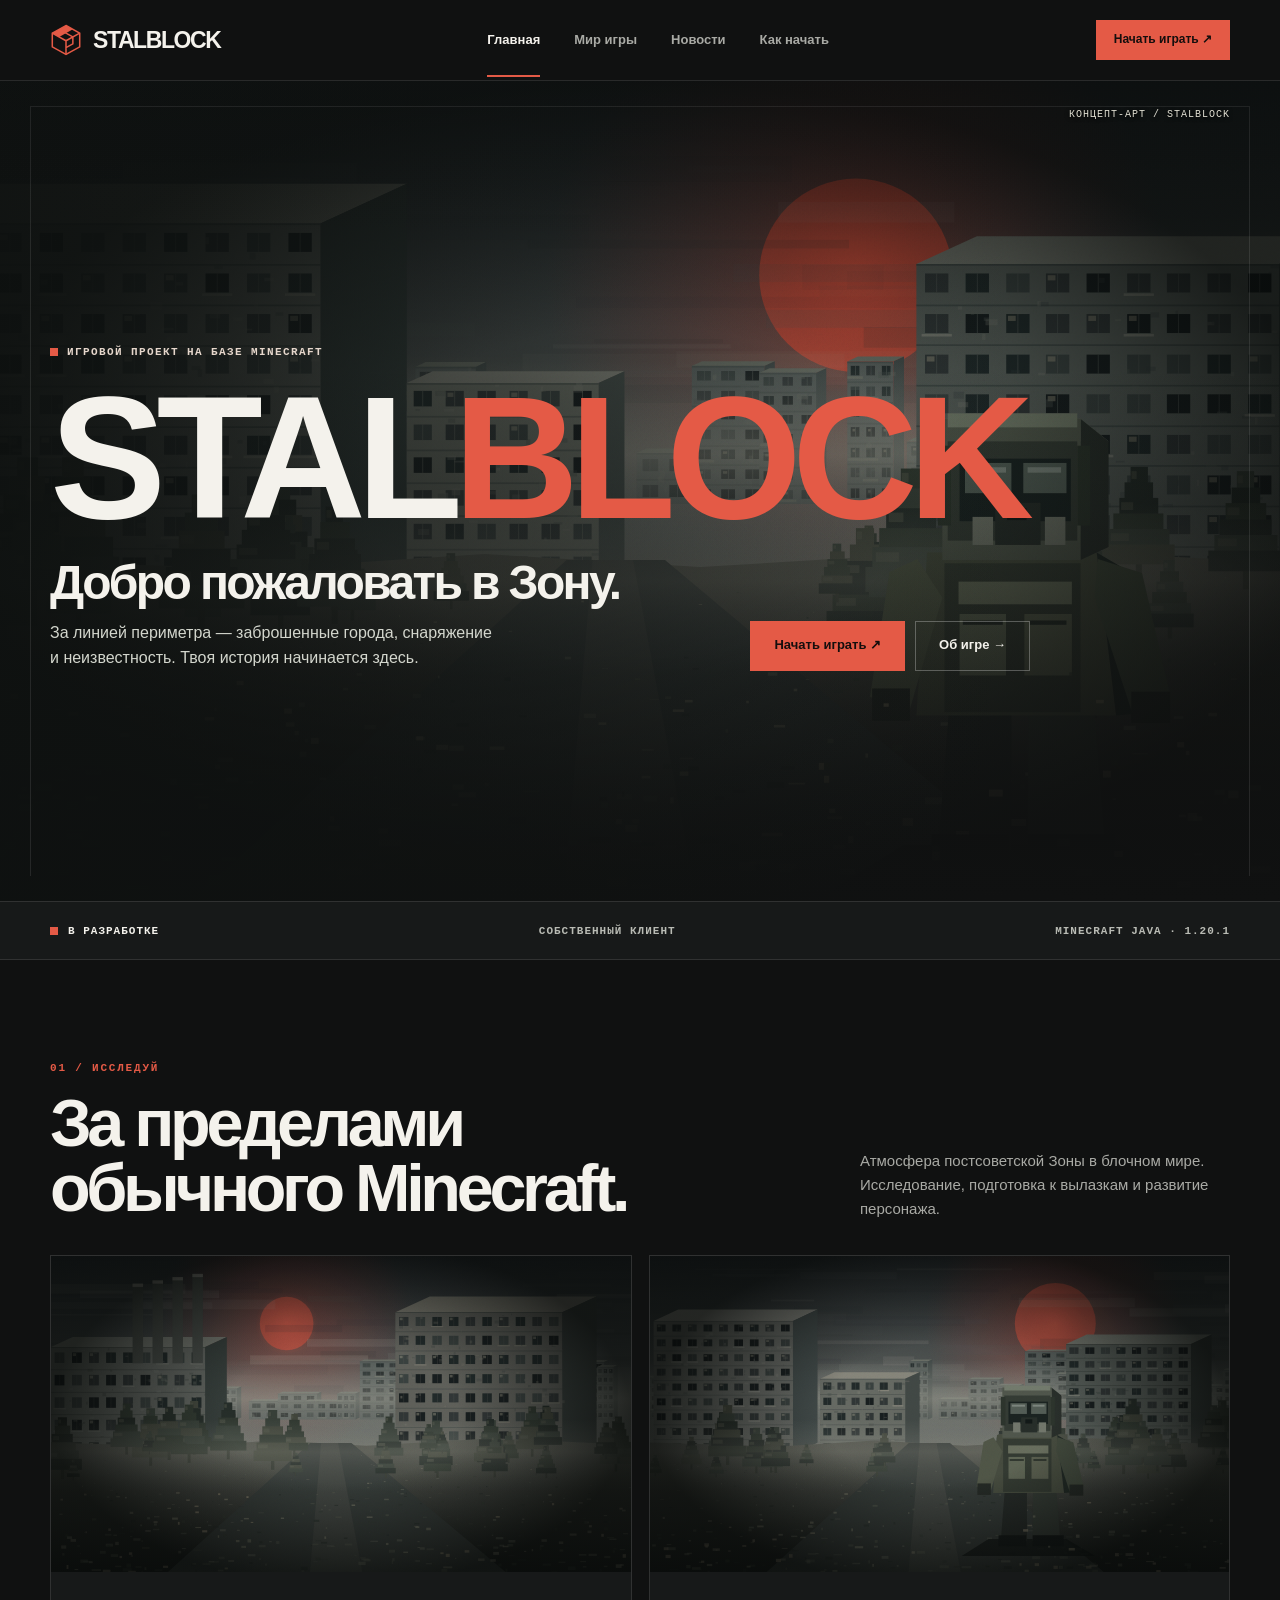
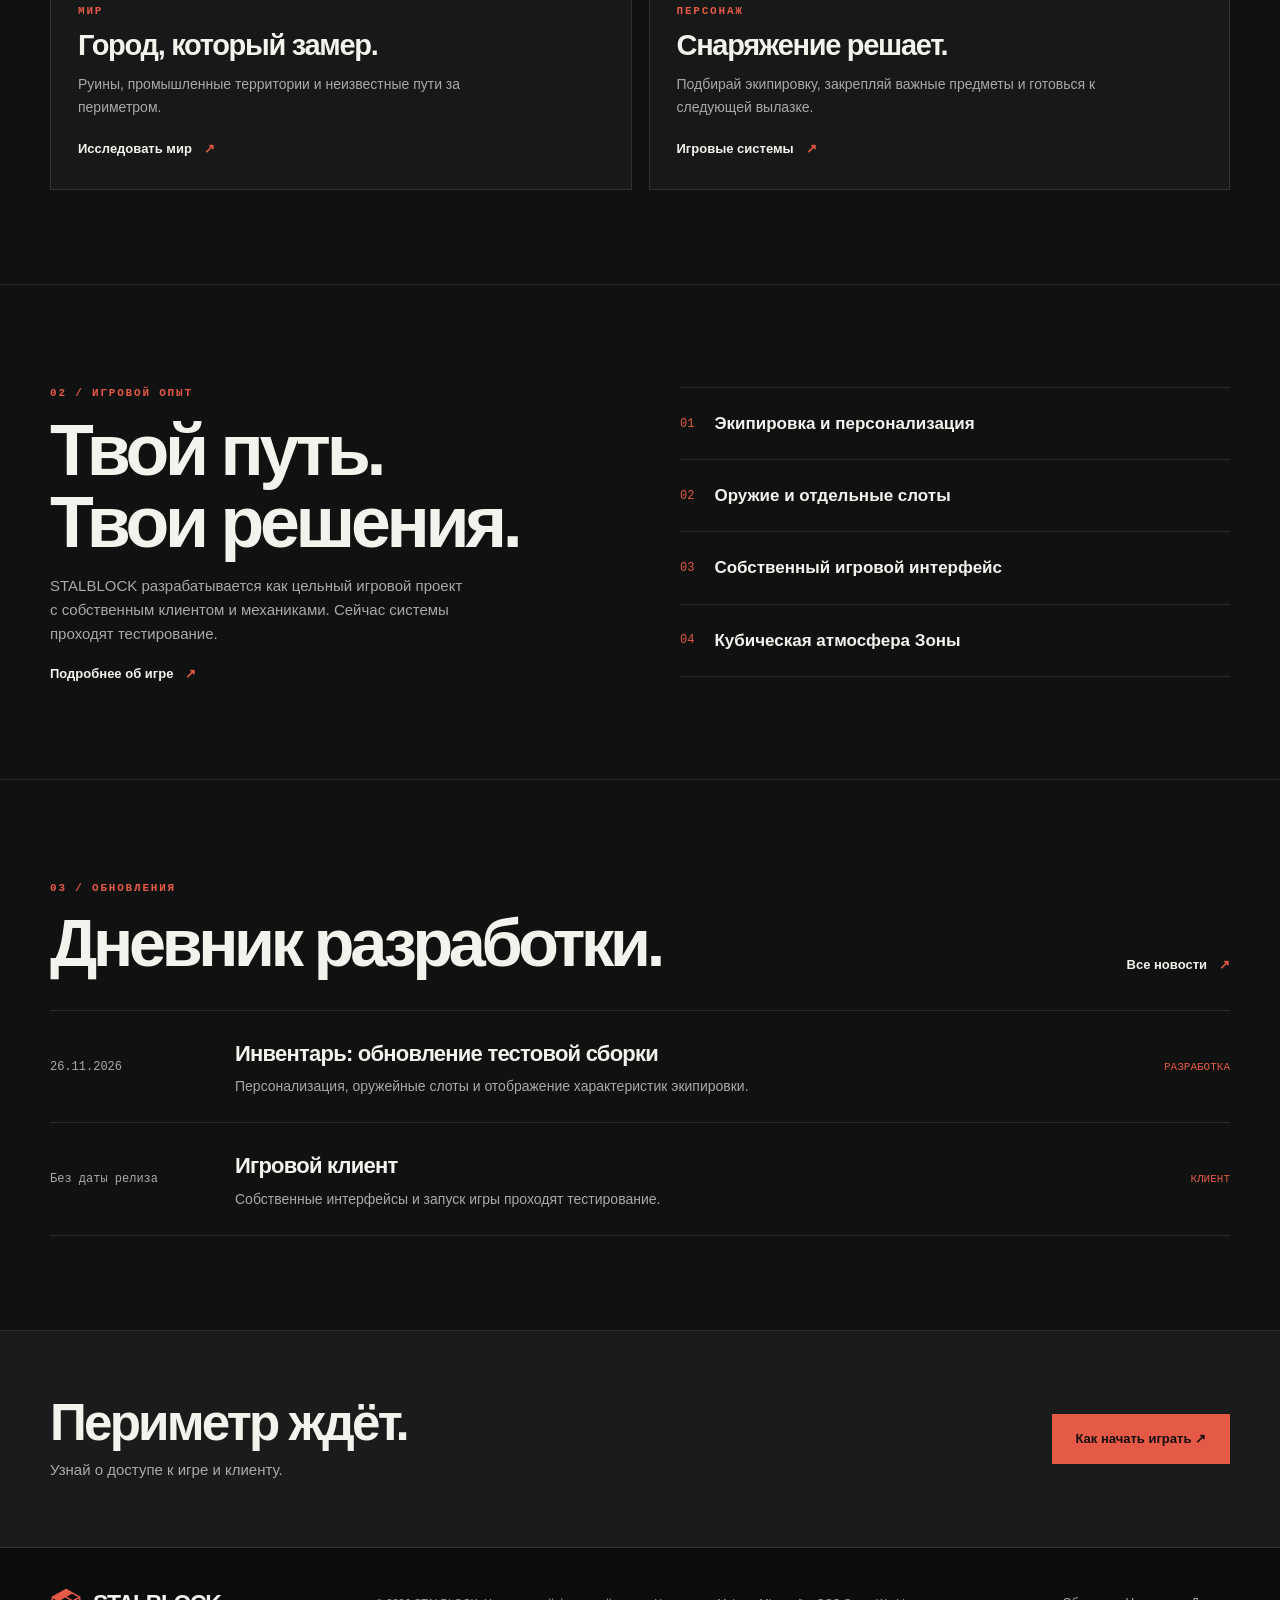
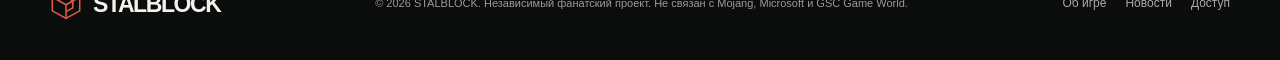
==== commit 7b627bb3: "Rebuild STALBLOCK website from scratch with four pages and new original visuals" ====
--- a/index.html
+++ b/index.html
@@ -1,59 +1 @@
-<!doctype html>
-<html lang="ru">
-<head>
-<meta charset="utf-8">
-<meta name="viewport" content="width=device-width, initial-scale=1">
-<meta name="theme-color" content="#101110">
-<meta name="description" content="STALBLOCK — атмосферный сталкерский проект на основе Minecraft 1.20.1. Собственный клиент, экипировка, оружие и кубическая Зона.">
-<meta property="og:title" content="STALBLOCK — за периметром">
-<meta property="og:description" content="Кубическая Зона. Собственный клиент. STALBLOCK.">
-<meta property="og:type" content="website">
-<meta property="og:image" content="assets/og-cover.png">
-<link rel="icon" href="assets/favicon.svg" type="image/svg+xml">
-<title>STALBLOCK — За периметром</title>
-<style>
-:root{color-scheme:dark;--bg:#101110;--panel:#171917;--line:#30332e;--text:#f0f0e9;--muted:#a2a49b;--accent:#d7a76a;--red:#b34c3b;--wide:min(1280px,calc(100% - 96px));--head:Impact,"Arial Narrow",Arial,sans-serif;--body:Arial,Helvetica,sans-serif}
-*{box-sizing:border-box}html{scroll-behavior:smooth;scroll-padding-top:95px}body{margin:0;background:var(--bg);color:var(--text);font-family:var(--body);font-size:15px;line-height:1.6}a{color:inherit;text-decoration:none}button{font:inherit;color:inherit;cursor:pointer}a:focus-visible,button:focus-visible,summary:focus-visible{outline:2px solid var(--accent);outline-offset:5px}::selection{background:var(--accent);color:#101110}[hidden]{display:none!important}.wrap{width:var(--wide);margin:auto}.skip{position:fixed;z-index:100;left:20px;top:-100px;padding:12px 18px;background:var(--accent);color:#101110}.skip:focus{top:12px}.eyebrow{font-size:11px;letter-spacing:.2em;font-weight:700;text-transform:uppercase;color:var(--accent)}.muted{color:var(--muted)}.header{position:sticky;top:0;z-index:30;background:#101110ed;border-bottom:1px solid #ffffff12;backdrop-filter:blur(16px)}.header-in{height:76px;display:flex;align-items:center;justify-content:space-between;gap:30px}.brand{display:flex;gap:11px;align-items:center;font-weight:900;font-size:23px;letter-spacing:-.055em;line-height:1;white-space:nowrap}.brand svg{width:31px;height:31px;color:var(--accent)}.brand b{color:var(--accent)}.nav{display:flex;gap:30px;align-items:center}.nav a{color:#c5c6bc;font-size:13px;font-weight:600;white-space:nowrap}.nav a:hover{color:var(--accent)}.btn{display:inline-flex;gap:14px;align-items:center;justify-content:center;min-height:49px;padding:0 22px;border:1px solid transparent;font-size:12px;letter-spacing:.045em;font-weight:800;text-transform:uppercase;transition:background .18s,border-color .18s,transform .18s}.btn:hover{transform:translateY(-2px)}.primary{background:var(--accent);color:#141511}.primary:hover{background:#efc78e}.outline{border-color:#ffffff45;background:#11131066;color:#f0f0e9}.outline:hover{border-color:var(--accent);background:#22251f}.small{min-height:42px;padding:0 17px;font-size:11px}.arrow{font-size:17px;line-height:1}.mobile-toggle{display:none;background:none;border:1px solid var(--line);width:42px;height:42px;font-size:21px}.mobile-nav{display:none}
-.hero{position:relative;isolation:isolate;min-height:clamp(640px,calc(100svh - 76px),910px);display:flex;align-items:center;overflow:hidden;background:#252a23}.hero-art,.hero-shade{position:absolute;inset:0;z-index:-1}.hero-art{background:url('assets/zone-voxel.svg') 65% center/cover no-repeat;filter:saturate(.66) contrast(1.12)}.hero-shade{background:linear-gradient(90deg,#0e100ff7 0%,#101210dd 23%,#10121080 52%,#10121008 92%),linear-gradient(0deg,#101110 0%,#1011106e 15%,transparent 52%),linear-gradient(180deg,#10111055,transparent 25%)}.hero-in{padding:84px 0 126px}.hero-copy{max-width:690px}.hero .eyebrow{display:flex;align-items:center;gap:12px;margin:0 0 24px}.signal{display:inline-block;width:8px;height:8px;background:var(--accent);box-shadow:0 0 0 5px #d7a76a22}.hero h1{margin:0;font-family:var(--head);font-size:clamp(66px,10.9vw,160px);font-weight:900;letter-spacing:-.045em;line-height:.88;text-transform:uppercase;color:#f5f4ec}.hero h1 span{display:block;font-family:var(--body);font-size:clamp(23px,3.6vw,48px);font-weight:800;line-height:1.16;letter-spacing:-.045em;margin-top:26px;text-transform:none}.hero p.lead{color:#d1d3c9;font-size:17px;max-width:495px;line-height:1.7;margin:23px 0 34px}.actions{display:flex;align-items:center;gap:12px;flex-wrap:wrap}.hero-bottom{position:absolute;bottom:25px;left:0;right:0}.hero-meta{border-top:1px solid #ffffff25;padding-top:19px;display:flex;justify-content:space-between;gap:20px;color:#b3b5a9;font-size:10px;letter-spacing:.12em;font-weight:700}.hero-meta strong{color:#f1efe3}.hero-meta span:last-child{text-align:right}.statusbar{border-bottom:1px solid var(--line);background:#151714}.status-in{display:grid;grid-template-columns:repeat(3,1fr)}.status-item{display:flex;align-items:center;gap:15px;padding:23px 28px;border-right:1px solid var(--line)}.status-item:first-child{padding-left:0}.status-item:last-child{border-right:0}.status-icon{font-size:21px;color:var(--accent);font-weight:900;min-width:25px}.status-item b,.status-item small{display:block}.status-item b{font-size:13px}.status-item small{font-size:11px;color:var(--muted);margin-top:2px}
-section.content{padding:105px 0;border-bottom:1px solid #ffffff0b}.section-top{display:flex;justify-content:space-between;align-items:end;gap:30px;margin-bottom:36px}.section-top h2,.download h2,.about h2{font-size:clamp(32px,4.6vw,62px);letter-spacing:-.06em;line-height:1.03;margin:10px 0 0;font-weight:850}.section-top p{max-width:400px;color:var(--muted);margin:0;font-size:15px}.game-grid{display:grid;grid-template-columns:1.4fr 1fr;gap:14px}.feature{min-height:260px;position:relative;isolation:isolate;overflow:hidden;border:1px solid #ffffff14;background:#20231f;display:flex;align-items:end;padding:27px}.feature:after{content:"";position:absolute;inset:0;z-index:-1;background:linear-gradient(0deg,#101210f5,transparent 85%),linear-gradient(90deg,#101210a5,transparent)}.feature-main{grid-row:span 2;min-height:548px}.feature-art{position:absolute;inset:0;z-index:-2;background-image:url('assets/zone-voxel.svg');background-repeat:no-repeat;background-size:auto 125%;transition:transform .45s;filter:saturate(.66)}.feature:hover .feature-art{transform:scale(1.025)}.feature-main .feature-art{background-size:cover;background-position:73% center}.feature-gear .feature-art{background-size:auto 180%;background-position:94% 58%;filter:saturate(.48) contrast(1.13)}.feature-map .feature-art{background-position:24% 62%;filter:saturate(.5)}.feature-info{max-width:410px}.feature-no{position:absolute;top:20px;left:25px;color:#e0e0d0;font:700 10px/1.4 monospace;letter-spacing:.16em}.feature h3{font-size:clamp(22px,2.8vw,38px);line-height:1.12;letter-spacing:-.035em;margin:7px 0 10px}.feature p{color:#cbcec3;font-size:14px;margin:0;max-width:340px}.feature-tag{color:var(--accent);font-size:10px;text-transform:uppercase;letter-spacing:.15em;font-weight:700}.caption{color:#878b80;font-size:11px;margin:14px 0 0}
-.about{background:#151714}.about-layout{display:grid;grid-template-columns:.9fr 1.1fr;gap:70px;align-items:center}.about p{color:#b3b7ab;max-width:490px;margin:24px 0}.system-list{border-top:1px solid var(--line)}.system-row{display:grid;grid-template-columns:35px 1fr auto;gap:17px;align-items:center;padding:21px 0;border-bottom:1px solid var(--line)}.system-row .num{color:var(--accent);font:700 12px monospace}.system-row h3{font-size:16px;margin:0 0 4px}.system-row p{font-size:13px;margin:0;color:var(--muted)}.system-row .state{font-size:10px;letter-spacing:.08em;text-transform:uppercase;color:var(--accent);white-space:nowrap}
-.news-grid{display:grid;grid-template-columns:repeat(3,1fr);gap:14px}.news-card{border:1px solid var(--line);background:var(--panel);padding:26px;display:flex;flex-direction:column;min-height:248px}.news-meta{display:flex;gap:10px;align-items:center;color:#b1b4a8;font-size:11px}.news-meta span{color:var(--accent);text-transform:uppercase;letter-spacing:.08em;font-weight:700}.news-card h3{font-size:23px;letter-spacing:-.035em;line-height:1.2;margin:24px 0 12px}.news-card p{margin:0 0 22px;color:var(--muted);font-size:14px}.news-card .foot{margin-top:auto;color:#c4c6bc;font-size:11px;padding-top:15px;border-top:1px solid var(--line)}.download{position:relative;isolation:isolate;overflow:hidden;padding:86px 0;border-bottom:1px solid var(--line);background:#20231d}.download:before{content:"";position:absolute;z-index:-1;inset:0;background:linear-gradient(90deg,#1a1c18 28%,#1a1c18ba 65%,#1a1c1844),url('assets/zone-voxel.svg') right 68%/cover no-repeat;filter:saturate(.55)}.download-layout{display:flex;justify-content:space-between;align-items:center;gap:40px}.download p{color:#d0d2c5;max-width:510px;margin:20px 0 29px}.spec{background:#111310e8;border:1px solid #ffffff24;padding:24px 28px;min-width:285px}.spec h3{margin:0 0 14px;font-size:12px;letter-spacing:.14em;color:var(--accent);text-transform:uppercase}.spec dl{margin:0}.spec dl div{display:flex;justify-content:space-between;gap:24px;padding:9px 0;border-top:1px solid var(--line);font-size:12px}.spec dt{color:var(--muted)}.spec dd{margin:0;text-align:right}.faq-layout{display:grid;grid-template-columns:.75fr 1.25fr;gap:80px}.faq-layout h2{font-size:clamp(32px,4.6vw,52px);letter-spacing:-.05em;line-height:1.1;margin:12px 0}.faq details{border-bottom:1px solid var(--line)}.faq details:first-child{border-top:1px solid var(--line)}.faq summary{display:flex;align-items:center;justify-content:space-between;gap:15px;list-style:none;cursor:pointer;font-weight:700;padding:19px 0}.faq summary::-webkit-details-marker{display:none}.faq summary:after{content:"+";font-size:23px;color:var(--accent);font-weight:400}.faq details[open] summary:after{content:"−"}.faq details p{color:var(--muted);margin:0 0 20px;font-size:14px}.footer{background:#0c0e0c;padding:36px 0 26px}.footer-main{display:flex;align-items:center;justify-content:space-between;gap:20px;padding-bottom:29px}.footer-links{display:flex;gap:22px;flex-wrap:wrap;font-size:12px;color:#b4b7ac}.footer-links a:hover{color:var(--accent)}.footer-note{border-top:1px solid var(--line);padding-top:20px;color:#888b83;font-size:11px;display:flex;justify-content:space-between;gap:20px}
-@media(max-width:1020px){:root{--wide:min(1280px,calc(100% - 64px))}.nav{gap:17px}.about-layout{gap:40px}.status-item{padding:18px 16px}.news-card{padding:21px}.faq-layout{gap:40px}}@media(max-width:760px){:root{--wide:calc(100% - 36px)}.header-in{height:64px;gap:10px}.nav{display:none}.header-in>.btn{margin-left:auto}.mobile-toggle{display:block}.mobile-nav:not([hidden]){display:flex;flex-direction:column;gap:0;padding:8px 18px 18px;border-top:1px solid var(--line)}.mobile-nav a{padding:12px 0;border-bottom:1px solid var(--line);font-size:14px}.brand{font-size:20px}.brand svg{width:26px;height:26px}.hero{min-height:660px}.hero-in{padding:85px 0 110px}.hero-art{background-position:70% center}.hero-shade{background:linear-gradient(90deg,#101210db,#10121072),linear-gradient(0deg,#101110 0%,#10111000 75%)}.hero h1{font-size:clamp(59px,15vw,110px)}.hero p.lead{font-size:16px}.hero-meta{font-size:9px;letter-spacing:.04em}.status-in{grid-template-columns:1fr}.status-item,.status-item:first-child{padding:15px 0;border-right:0;border-bottom:1px solid var(--line)}.status-item:last-child{border-bottom:0}.content{padding:65px 0!important}.section-top{display:block}.section-top p{margin-top:16px}.game-grid,.about-layout,.news-grid,.faq-layout{grid-template-columns:1fr;gap:14px}.feature-main{min-height:370px;grid-row:auto}.feature{min-height:250px}.about-layout{gap:24px}.download{padding:60px 0}.download-layout{display:block}.spec{margin-top:30px;min-width:0;max-width:440px}.footer-main,.footer-note{align-items:start;flex-direction:column}.footer-links{gap:16px}.system-row{grid-template-columns:24px 1fr}.system-row .state{grid-column:2}.news-card{min-height:0}}@media(max-width:400px){.header-in>.btn{padding:0 11px;min-height:38px}.brand{font-size:18px}.hero h1{font-size:15vw}.btn{padding:0 15px;font-size:11px}.hero-meta span:last-child{max-width:110px}.hero p.lead{font-size:15px}}@media(prefers-reduced-motion:reduce){*,*:before,*:after{scroll-behavior:auto!important;transition:none!important}}
-</style>
-</head>
-<body id="top">
-<a class="skip" href="#main">К содержимому</a>
-<header class="header"><div class="wrap header-in">
-<a class="brand" href="#top" aria-label="STALBLOCK — главная"><svg viewBox="0 0 32 32" fill="none" aria-hidden="true"><path d="M3 12V3h9M20 3h9v9M29 20v9h-9M12 29H3v-9" stroke="currentColor" stroke-width="2.5"/><path d="M9 9h14v14H9z" stroke="currentColor" stroke-width="2"/><path d="M13 13h6v6h-6z" fill="currentColor"/></svg><span>STAL<b>BLOCK</b></span></a>
-<nav class="nav" aria-label="Основное меню"><a href="#game">Об игре</a><a href="#systems">Особенности</a><a href="#news">Новости</a><a href="#faq">Помощь</a></nav>
-<a class="btn primary small" href="#download">Начать играть <span class="arrow">↗</span></a>
-<button class="mobile-toggle" type="button" aria-label="Открыть меню" aria-controls="mobile-nav" aria-expanded="false">☰</button></div>
-<nav class="mobile-nav" id="mobile-nav" hidden aria-label="Мобильное меню"><a href="#game">Об игре</a><a href="#systems">Особенности</a><a href="#news">Новости</a><a href="#faq">Помощь</a><a href="#download">Доступ к игре</a></nav></header>
-<main id="main">
-<section class="hero" aria-labelledby="hero-title"><div class="hero-art" aria-hidden="true"></div><div class="hero-shade" aria-hidden="true"></div><div class="wrap hero-in"><div class="hero-copy">
-<p class="eyebrow"><span class="signal"></span> Кубическая Зона · в разработке</p><h1 id="hero-title">STALBLOCK<span>За периметром — другая жизнь.</span></h1><p class="lead">Мрачная Зона в мире Minecraft. Собирай снаряжение, изучай опасные территории и готовься к вылазке. Здесь каждый предмет имеет значение.</p><div class="actions"><a class="btn primary" href="#download">Доступ к игре <span class="arrow">↗</span></a><a class="btn outline" href="#game">Узнать об игре <span class="arrow">↓</span></a></div>
-</div></div><div class="hero-bottom"><div class="wrap hero-meta"><span><strong>STALBLOCK</strong> / MINECRAFT JAVA</span><span>Иллюстрация мира · концепт-арт</span></div></div></section>
-<div class="statusbar"><div class="wrap status-in"><div class="status-item"><span class="status-icon">▣</span><div><b>Собственный клиент</b><small>Minecraft 1.20.1 · Fabric</small></div></div><div class="status-item"><span class="status-icon">⌖</span><div><b>Кубическая Зона</b><small>Сталкерская атмосфера</small></div></div><div class="status-item"><span class="status-icon">◫</span><div><b>Тестирование систем</b><small>Проект в активной разработке</small></div></div></div></div>
-<section class="content" id="game"><div class="wrap"><div class="section-top"><div><span class="eyebrow">01 / Мир STALBLOCK</span><h2>В Зоне нет лишних шагов.</h2></div><p>Не просто Minecraft-сервер. Свой взгляд на сталкерскую атмосферу, построенный вокруг экипировки, исследования и выживания.</p></div>
-<div class="game-grid">
-<article class="feature feature-main"><div class="feature-art" aria-hidden="true"></div><span class="feature-no">01 / WORLD</span><div class="feature-info"><span class="feature-tag">Мир</span><h3>Заброшенная Зона</h3><p>Промышленные объекты, руины и опасные территории в узнаваемом блочном стиле.</p></div></article>
-<article class="feature feature-gear"><div class="feature-art" aria-hidden="true"></div><span class="feature-no">02 / GEAR</span><div class="feature-info"><span class="feature-tag">Экипировка</span><h3>Каждый предмет важен</h3><p>Отдельные оружейные слоты, броня, характеристики и персонализация снаряжения.</p></div></article>
-<article class="feature feature-map"><div class="feature-art" aria-hidden="true"></div><span class="feature-no">03 / PDA</span><div class="feature-info"><span class="feature-tag">Полевой интерфейс</span><h3>Всегда на связи</h3><p>ПДА и навигация — часть собственного интерфейса STALBLOCK.</p></div></article>
-</div><p class="caption">Изображения в этом разделе — концепт-арт, а не скриншоты игрового процесса.</p></div></section>
-<section class="content about" id="systems"><div class="wrap about-layout"><div><span class="eyebrow">02 / Игровые системы</span><h2>Свой клиент.<br>Своё снаряжение.</h2><p>Разрабатываем STALBLOCK вокруг собственных интерфейсов и механик. Уже созданные системы проходят тестирование, прежде чем станут доступны игрокам.</p><a class="btn outline" href="pda.html#pda">Открыть веб-демо ПДА <span class="arrow">↗</span></a><p class="caption">Веб-демо использует условные данные и не подключено к игре.</p></div>
-<div class="system-list"><article class="system-row"><span class="num">01</span><div><h3>Инвентарь и экипировка</h3><p>Снаряжение, оружейные слоты и параметры предметов.</p></div><span class="state">Тестирование</span></article><article class="system-row"><span class="num">02</span><div><h3>Персонализация предметов</h3><p>Закрепление экипировки за персонажем.</p></div><span class="state">Тестирование</span></article><article class="system-row"><span class="num">03</span><div><h3>Клиент и лаунчер</h3><p>Установка клиента и подключение к серверу проекта.</p></div><span class="state">Тестирование</span></article><article class="system-row"><span class="num">04</span><div><h3>Мир и игровые события</h3><p>Развитие атмосферы и игровых систем Зоны.</p></div><span class="state">В разработке</span></article></div></div></section>
-<section class="content" id="news"><div class="wrap"><div class="section-top"><div><span class="eyebrow">03 / Журнал разработки</span><h2>Последние изменения.</h2></div><p>Что происходит в проекте прямо сейчас. Без выдуманных дат релиза и счётчиков онлайна.</p></div><div class="news-grid">
-<article class="news-card"><div class="news-meta"><span>Инвентарь</span><time datetime="2026-11-26">26 ноября 2026</time></div><h3>Обновление экипировки 0.2.0</h3><p>Уточнена классификация оружия, отображение характеристик и подтверждение персонализации.</p><div class="foot">Тестовая сборка · проверки в игре продолжаются</div></article>
-<article class="news-card"><div class="news-meta"><span>Клиент</span></div><h3>Собственный интерфейс STALBLOCK</h3><p>ПДА, меню и инвентарь развиваются как единая часть игрового клиента.</p><div class="foot">В разработке</div></article>
-<article class="news-card"><div class="news-meta"><span>Сайт</span></div><h3>Новый облик проекта</h3><p>Об игре, системах, обновлениях и доступе к клиенту — в одном месте.</p><div class="foot">Предпросмотр дизайна</div></article>
-</div></div></section>
-<section class="download" id="download"><div class="wrap download-layout"><div><span class="eyebrow">04 / Войти в Зону</span><h2>Готов к вылазке?</h2><p>Клиент и лаунчер проходят тестирование. Информация о публичном доступе и проверенной сборке появится здесь после подтверждения готовности.</p><a class="btn primary" href="https://github.com/lol4ik17-code/STALBLOCK-Releases/releases">Архив сборок GitHub <span class="arrow">↗</span></a></div><aside class="spec"><h3>Информация о клиенте</h3><dl><div><dt>Платформа</dt><dd>Windows</dd></div><div><dt>Основа</dt><dd>Minecraft Java 1.20.1</dd></div><div><dt>Модификации</dt><dd>Fabric</dd></div><div><dt>Публичный доступ</dt><dd>Не подтверждён</dd></div></dl></aside></div></section>
-<section class="content faq" id="faq"><div class="wrap faq-layout"><div><span class="eyebrow">05 / Помощь</span><h2>Частые вопросы.</h2></div><div><details><summary>Что такое STALBLOCK?</summary><p>Самостоятельный фанатский проект на базе Minecraft Java Edition 1.20.1 с Fabric и собственным клиентом.</p></details><details><summary>Можно ли уже начать играть?</summary><p>Сейчас идут тесты игровых систем. Публичный релиз не подтверждён; раздел доступа будет обновлён, когда появится проверенная сборка.</p></details><details><summary>Нужен ли отдельный лаунчер?</summary><p>Для STALBLOCK разрабатывается собственный Windows-лаунчер, который устанавливает клиент и помогает подключаться к серверу.</p></details><details><summary>Где следить за разработкой?</summary><p>Актуальные изменения публикуются в разделе «Новости» этого сайта, а сборки — в репозитории проекта.</p></details></div></div></section>
-</main><footer class="footer"><div class="wrap"><div class="footer-main"><a class="brand" href="#top">STAL<b>BLOCK</b></a><nav class="footer-links" aria-label="Подвал сайта"><a href="#game">Об игре</a><a href="#news">Новости</a><a href="#download">Доступ</a><a href="#faq">Помощь</a><a href="https://github.com/lol4ik17-code/STALBLOCK-Website">GitHub ↗</a></nav></div><div class="footer-note"><span>© <span id="year">2026</span> STALBLOCK. Независимый фанатский проект.</span><span>Не связан с Mojang, Microsoft или GSC Game World.</span></div></div></footer>
-<script>
-const toggle=document.querySelector('.mobile-toggle'),menu=document.querySelector('#mobile-nav');
-function setMenu(open){menu.hidden=!open;toggle.setAttribute('aria-expanded',String(open));toggle.setAttribute('aria-label',open?'Закрыть меню':'Открыть меню');toggle.textContent=open?'×':'☰'}
-toggle.addEventListener('click',()=>setMenu(menu.hidden));menu.addEventListener('click',e=>{if(e.target.closest('a'))setMenu(false)});document.addEventListener('keydown',e=>{if(e.key==='Escape')setMenu(false)});window.addEventListener('resize',()=>{if(window.innerWidth>760)setMenu(false)});document.getElementById('year').textContent=new Date().getFullYear();
-</script>
-</body>
-</html>+<!doctype html><html lang="ru"><head><meta charset="utf-8"><meta name="viewport" content="width=device-width,initial-scale=1"><meta name="theme-color" content="#101111"><meta name="description" content="STALBLOCK — кубическая Зона, игровой проект на базе Minecraft."><title>Главная | STALBLOCK</title><link rel="icon" href="assets/mark.svg" type="image/svg+xml"><link rel="stylesheet" href="site.css"><script defer src="site.js"></script></head><body><a class="skip" href="#main">К содержимому</a><header class="header"><div class="wrap head"><a class="brand" href="index.html"><svg viewBox="0 0 42 42" fill="none" aria-hidden="true"><path d="M21 2 39 12v18L21 40 3 30V12L21 2Z" stroke="currentColor" stroke-width="2"/><path d="m3 12 18 10 18-10M21 22v18M12 7l18 10v9l-9 5" stroke="currentColor" stroke-width="2"/><path d="m21 2 9 5-18 10-9-5Z" fill="currentColor"/></svg>STALBLOCK</a><nav class="nav" aria-label="Основное меню"><a href="index.html" aria-current="page">Главная</a><a href="world.html">Мир игры</a><a href="news.html">Новости</a><a href="play.html">Как начать</a></nav><a class="button small" href="play.html">Начать играть ↗</a><button class="menu" aria-label="Меню" aria-controls="mobile" aria-expanded="false">☰</button></div><nav class="mobile" id="mobile" hidden aria-label="Мобильное меню"><a href="index.html" aria-current="page">Главная</a><a href="world.html">Мир игры</a><a href="news.html">Новости</a><a href="play.html">Как начать</a></nav></header><main id="main"><section class="hero"><img class="hero-image" src="assets/sector.svg" alt=""><div class="frame"></div><span class="art-credit">КОНЦЕПТ-АРТ / STALBLOCK</span><div class="wrap hero-body"><div class="hero-top"><span class="dot"></span> Игровой проект на базе Minecraft</div><h1>STAL<span>BLOCK</span></h1><div class="hero-copy"><div><h2>Добро пожаловать в Зону.</h2><p>За линией периметра — заброшенные города, снаряжение и неизвестность. Твоя история начинается здесь.</p></div><div class="hero-actions"><a class="button" href="play.html">Начать играть ↗</a><a class="button dark" href="world.html">Об игре →</a></div></div></div></section><div class="ticker"><div class="wrap ticker-inner"><span><i class="dot"></i><strong>В разработке</strong></span><span>Собственный клиент</span><span>Minecraft Java · 1.20.1</span></div></div><section class="section"><div class="wrap"><div class="heading"><div><span class="label">01 / Исследуй</span><h2>За пределами<br>обычного Minecraft.</h2></div><p>Атмосфера постсоветской Зоны в блочном мире. Исследование, подготовка к вылазкам и развитие персонажа.</p></div><div class="cards"><article class="card"><img class="card-art" src="assets/industrial.svg" alt="Концепт-арт заброшенного промышленного сектора" loading="lazy"><div class="card-content"><span class="label">Мир</span><h3>Город, который замер.</h3><p>Руины, промышленные территории и неизвестные пути за периметром.</p><a class="textlink" href="world.html#zone">Исследовать мир <b>↗</b></a></div></article><article class="card"><img class="card-art" src="assets/stalker.svg" alt="Концепт-арт блочного сталкера" loading="lazy"><div class="card-content"><span class="label">Персонаж</span><h3>Снаряжение решает.</h3><p>Подбирай экипировку, закрепляй важные предметы и готовься к следующей вылазке.</p><a class="textlink" href="world.html#gear">Игровые системы <b>↗</b></a></div></article></div></div></section><section class="section"><div class="wrap manifest"><div><span class="label">02 / Игровой опыт</span><h2>Твой путь.<br>Твои решения.</h2><p>STALBLOCK разрабатывается как цельный игровой проект с собственным клиентом и механиками. Сейчас системы проходят тестирование.</p><a class="textlink" href="world.html">Подробнее об игре <b>↗</b></a></div><div class="manifest-list"><div><span>01</span><strong>Экипировка и персонализация</strong></div><div><span>02</span><strong>Оружие и отдельные слоты</strong></div><div><span>03</span><strong>Собственный игровой интерфейс</strong></div><div><span>04</span><strong>Кубическая атмосфера Зоны</strong></div></div></div></section><section class="section"><div class="wrap"><div class="heading"><div><span class="label">03 / Обновления</span><h2>Дневник разработки.</h2></div><a class="textlink" href="news.html">Все новости <b>↗</b></a></div><article class="news-item"><time datetime="2026-11-26">26.11.2026</time><div><h3>Инвентарь: обновление тестовой сборки</h3><p>Персонализация, оружейные слоты и отображение характеристик экипировки.</p></div><span>РАЗРАБОТКА</span></article><article class="news-item"><time>Без даты релиза</time><div><h3>Игровой клиент</h3><p>Собственные интерфейсы и запуск игры проходят тестирование.</p></div><span>КЛИЕНТ</span></article></div></section><section class="cta"><div class="wrap cta-in"><div><h2>Периметр ждёт.</h2><p>Узнай о доступе к игре и клиенту.</p></div><a class="button" href="play.html">Как начать играть ↗</a></div></section></main><footer class="footer"><div class="wrap foot"><a class="brand" href="index.html"><svg viewBox="0 0 42 42" fill="none" aria-hidden="true"><path d="M21 2 39 12v18L21 40 3 30V12L21 2Z" stroke="currentColor" stroke-width="2"/><path d="m3 12 18 10 18-10M21 22v18M12 7l18 10v9l-9 5" stroke="currentColor" stroke-width="2"/><path d="m21 2 9 5-18 10-9-5Z" fill="currentColor"/></svg>STALBLOCK</a><p>© <span data-year>2026</span> STALBLOCK. Независимый фанатский проект. Не связан с Mojang, Microsoft и GSC Game World.</p><div class="footlinks"><a href="world.html">Об игре</a><a href="news.html">Новости</a><a href="play.html">Доступ</a></div></div></footer></body></html>
--- a/site.css
+++ b/site.css
@@ -0,0 +1 @@
+:root{color-scheme:dark;--bg:#101111;--paper:#171919;--text:#f4f2ec;--sub:#a9aaa5;--red:#e45a46;--line:#ffffff1b;--wrap:min(1380px,calc(100% - 100px));font-family:Arial,Helvetica,sans-serif}*{box-sizing:border-box}html{scroll-behavior:smooth}body{margin:0;background:var(--bg);color:var(--text);font-size:15px;line-height:1.6}a{color:inherit;text-decoration:none}button{font:inherit;cursor:pointer}a:focus-visible,button:focus-visible,summary:focus-visible{outline:2px solid var(--red);outline-offset:5px}img{display:block;max-width:100%}[hidden]{display:none!important}.wrap{width:var(--wrap);margin:auto}.header{position:relative;z-index:20;background:#101111;border-bottom:1px solid var(--line)}.head{height:80px;display:flex;align-items:center;justify-content:space-between;gap:32px}.brand{display:flex;align-items:center;gap:11px;font-size:23px;font-weight:900;letter-spacing:-1.4px;white-space:nowrap;line-height:1}.brand svg{width:32px;height:32px;color:var(--red)}.nav{display:flex;gap:34px;align-items:center}.nav a{font-size:13px;color:var(--sub);font-weight:600;position:relative}.nav a:hover,.nav a[aria-current=page]{color:var(--text)}.nav a[aria-current=page]:after{content:"";position:absolute;bottom:-27px;left:0;right:0;height:2px;background:var(--red)}.button{display:inline-flex;justify-content:center;align-items:center;gap:16px;min-height:50px;padding:0 23px;background:var(--red);color:#140e0d;font-weight:800;font-size:13px;border:1px solid transparent;transition:background .18s,transform .18s;white-space:nowrap}.button:hover{background:#ff806b;transform:translateY(-2px)}.button.dark{background:transparent;color:var(--text);border-color:#ffffff45}.button.dark:hover{background:#ffffff12}.button.small{min-height:40px;padding:0 17px;font-size:12px}.menu{display:none}.mobile{display:none}.hero{min-height:clamp(680px,calc(100svh - 80px),930px);position:relative;isolation:isolate;display:flex;align-items:flex-end;overflow:hidden;background:#333b37}.hero-image{position:absolute;z-index:-3;inset:0;width:100%;height:100%;object-fit:cover;object-position:center}.hero:before{content:"";position:absolute;z-index:-2;inset:0;background:linear-gradient(90deg,#0e1110d9 0%,#0e11106d 43%,transparent 79%),linear-gradient(0deg,#101111 0%,#101111a5 19%,transparent 65%)}.hero:after{content:"";position:absolute;z-index:-1;inset:0;background:linear-gradient(180deg,#11131330,transparent 20%)}.hero-body{padding:100px 0 66px;position:relative}.hero-top{display:flex;align-items:center;gap:9px;font:700 11px/1.3 monospace;letter-spacing:1.4px;text-transform:uppercase;color:#e6d7cc}.dot{width:8px;height:8px;background:var(--red);display:inline-block}.hero h1{font-family:Impact,"Arial Narrow",Arial,sans-serif;font-size:clamp(68px,13.6vw,202px);letter-spacing:-.055em;line-height:.86;margin:23px 0 26px;font-weight:900}.hero h1 span{color:var(--red)}.hero-copy{display:grid;grid-template-columns:1fr auto;align-items:end;gap:36px;max-width:980px}.hero h2{font-size:clamp(25px,4vw,48px);margin:0 0 11px;line-height:1.05;letter-spacing:-.055em}.hero p{max-width:445px;font-size:16px;margin:0;color:#d3d6cd}.hero-actions{display:flex;gap:10px;flex-wrap:wrap}.frame{position:absolute;inset:25px 30px;pointer-events:none;border:1px solid #ffffff18;border-bottom:0;z-index:-1}.art-credit{position:absolute;right:50px;top:28px;color:#e1dfd2;font:10px monospace;letter-spacing:1px;text-shadow:0 1px 4px #000}.ticker{border-block:1px solid var(--line);background:#171919}.ticker-inner{display:flex;align-items:center;justify-content:space-between;gap:20px;min-height:57px;font:700 11px monospace;text-transform:uppercase;letter-spacing:1px;color:#b9bbb4}.ticker-inner span{display:flex;gap:10px;align-items:center}.ticker strong{color:var(--text)}.section{padding:94px 0;border-bottom:1px solid var(--line)}.label{font:700 11px monospace;color:var(--red);text-transform:uppercase;letter-spacing:1.8px}.heading{display:flex;justify-content:space-between;align-items:end;gap:35px;margin-bottom:34px}.heading h2,.page h1{font-size:clamp(36px,5.2vw,76px);line-height:.98;letter-spacing:-.065em;margin:13px 0 0}.heading p{max-width:370px;margin:0;color:var(--sub)}.cards{display:grid;grid-template-columns:1fr 1fr;gap:17px}.card{border:1px solid var(--line);background:var(--paper);overflow:hidden;display:flex;flex-direction:column;position:relative}.card-art{width:100%;aspect-ratio:16/8.7;object-fit:cover;transition:transform .35s;filter:saturate(.8)}.card:hover .card-art{transform:scale(1.018)}.card-content{position:relative;padding:25px 27px 29px;flex:1}.card-content h3{font-size:29px;line-height:1.1;letter-spacing:-.045em;margin:9px 0 12px}.card-content p{color:var(--sub);font-size:14px;max-width:440px;margin:0 0 18px}.textlink{font-size:13px;font-weight:700;color:var(--text);display:inline-flex;gap:12px;align-items:center}.textlink b{color:var(--red)}.textlink:hover{color:var(--red)}.manifest{display:grid;grid-template-columns:1fr 1fr;gap:80px;align-items:center}.manifest h2{font-size:clamp(38px,5.6vw,82px);letter-spacing:-.06em;line-height:1;margin:12px 0}.manifest p{color:var(--sub);max-width:420px}.manifest-list{border-top:1px solid var(--line)}.manifest-list div{display:flex;align-items:center;gap:20px;padding:22px 0;border-bottom:1px solid var(--line)}.manifest-list span{font:12px monospace;color:var(--red)}.manifest-list strong{font-size:17px}.news-item{display:grid;grid-template-columns:160px 1fr auto;gap:25px;align-items:center;padding:25px 0;border-top:1px solid var(--line)}.news-item:last-child{border-bottom:1px solid var(--line)}.news-item time{font:12px monospace;color:var(--sub)}.news-item h3{font-size:22px;letter-spacing:-.035em;margin:0 0 4px}.news-item p{font-size:14px;margin:0;color:var(--sub)}.news-item>span{color:var(--red);font:11px monospace}.cta{padding:65px 0;background:#1a1c1b;border-bottom:1px solid var(--line)}.cta-in{display:flex;justify-content:space-between;align-items:center;gap:30px}.cta h2{font-size:clamp(32px,4vw,58px);letter-spacing:-.055em;line-height:1.04;margin:0 0 9px}.cta p{margin:0;color:var(--sub)}.footer{padding:36px 0;background:#0b0d0c}.foot{display:flex;align-items:center;justify-content:space-between;gap:25px}.footer p{color:#9a9b95;font-size:11px;max-width:540px}.footlinks{display:flex;gap:19px;flex-wrap:wrap;font-size:12px;color:var(--sub)}.footlinks a:hover{color:var(--red)}.page{padding:80px 0 100px;min-height:65vh}.page .intro{max-width:720px;color:var(--sub);font-size:18px;margin:24px 0 40px}.page .cards{margin-top:30px}.page-hero{width:100%;aspect-ratio:21/9;object-fit:cover;border:1px solid var(--line);margin:30px 0}.detail-grid{display:grid;grid-template-columns:1fr 1fr;gap:17px;margin:24px 0}.detail{padding:25px;border:1px solid var(--line);background:var(--paper)}.detail h2{font-size:23px;line-height:1.15;margin:0 0 10px}.detail p{color:var(--sub);margin:0;font-size:14px}.notice{border:1px solid var(--line);border-left:3px solid var(--red);padding:24px;background:var(--paper);margin:30px 0;max-width:780px}.notice h2{font-size:24px;margin:0 0 7px}.notice p{margin:0;color:var(--sub)}.faq{max-width:780px;margin-top:45px}.faq details{border-top:1px solid var(--line);padding:17px 0}.faq summary{cursor:pointer;font-weight:700}.faq p{color:var(--sub);margin:12px 0 0}.skip{position:absolute;top:-100px;left:10px;z-index:100;background:var(--red);color:#111;padding:10px}.skip:focus{top:10px}@media(max-width:1000px){:root{--wrap:calc(100% - 64px)}.nav{gap:20px}.hero-copy{grid-template-columns:1fr}.hero-body{padding-bottom:54px}.manifest{gap:35px}.foot{align-items:start}.news-item{grid-template-columns:120px 1fr auto}}@media(max-width:720px){:root{--wrap:calc(100% - 36px)}.head{height:66px;gap:11px}.nav{display:none}.brand{font-size:20px}.brand svg{width:28px;height:28px}.head>.button{margin-left:auto}.menu{display:block;width:39px;height:39px;background:transparent;border:1px solid var(--line);color:var(--text);font-size:20px}.mobile:not([hidden]){display:flex;flex-direction:column;padding:10px 18px 18px;gap:0}.mobile a{padding:12px 0;border-top:1px solid var(--line)}.hero{min-height:650px}.hero-image{object-position:61% center}.hero:before{background:linear-gradient(0deg,#101111 0%,#101111c9 24%,#10111128 74%),linear-gradient(90deg,#10111170,transparent)}.hero h1{font-size:clamp(52px,13vw,100px)}.hero-body{padding:75px 0 45px}.art-credit{right:20px;top:19px;font-size:9px}.frame{inset:13px 12px}.hero-copy{gap:23px}.hero p{font-size:15px}.hero-actions{gap:8px}.button{padding:0 15px;font-size:12px}.ticker-inner{padding:13px 0;flex-wrap:wrap;gap:12px;font-size:9px}.section,.page{padding:62px 0}.heading{display:block;margin-bottom:23px}.heading p{margin-top:17px}.cards,.manifest,.detail-grid{grid-template-columns:1fr;gap:15px}.card-content{padding:21px}.card-content h3{font-size:25px}.manifest{gap:25px}.news-item{grid-template-columns:1fr;gap:7px;padding:20px 0}.news-item>span{display:none}.cta-in,.foot{flex-direction:column;align-items:start}.page-hero{aspect-ratio:16/9}.footer p{margin:4px 0}.head>.button{font-size:11px;padding:0 11px}}@media(prefers-reduced-motion:reduce){*,*::before,*::after{scroll-behavior:auto!important;transition:none!important}}
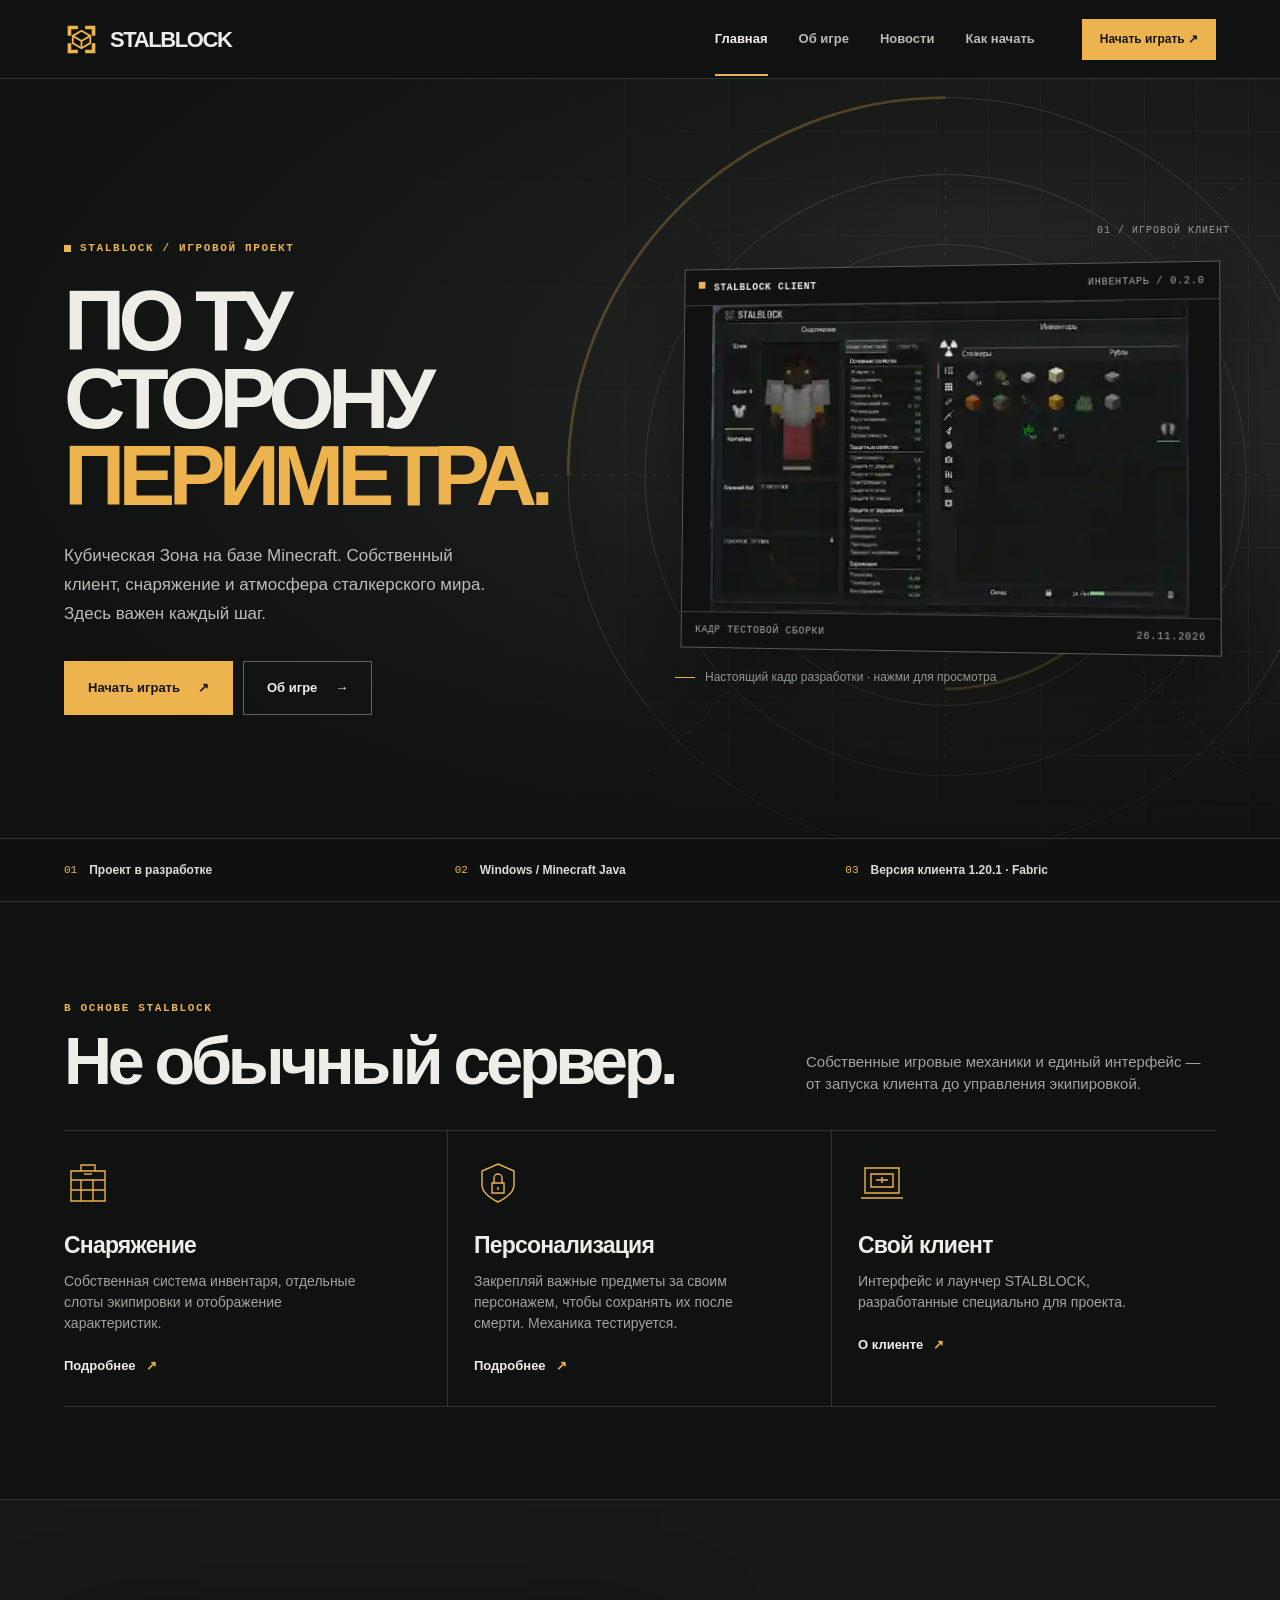
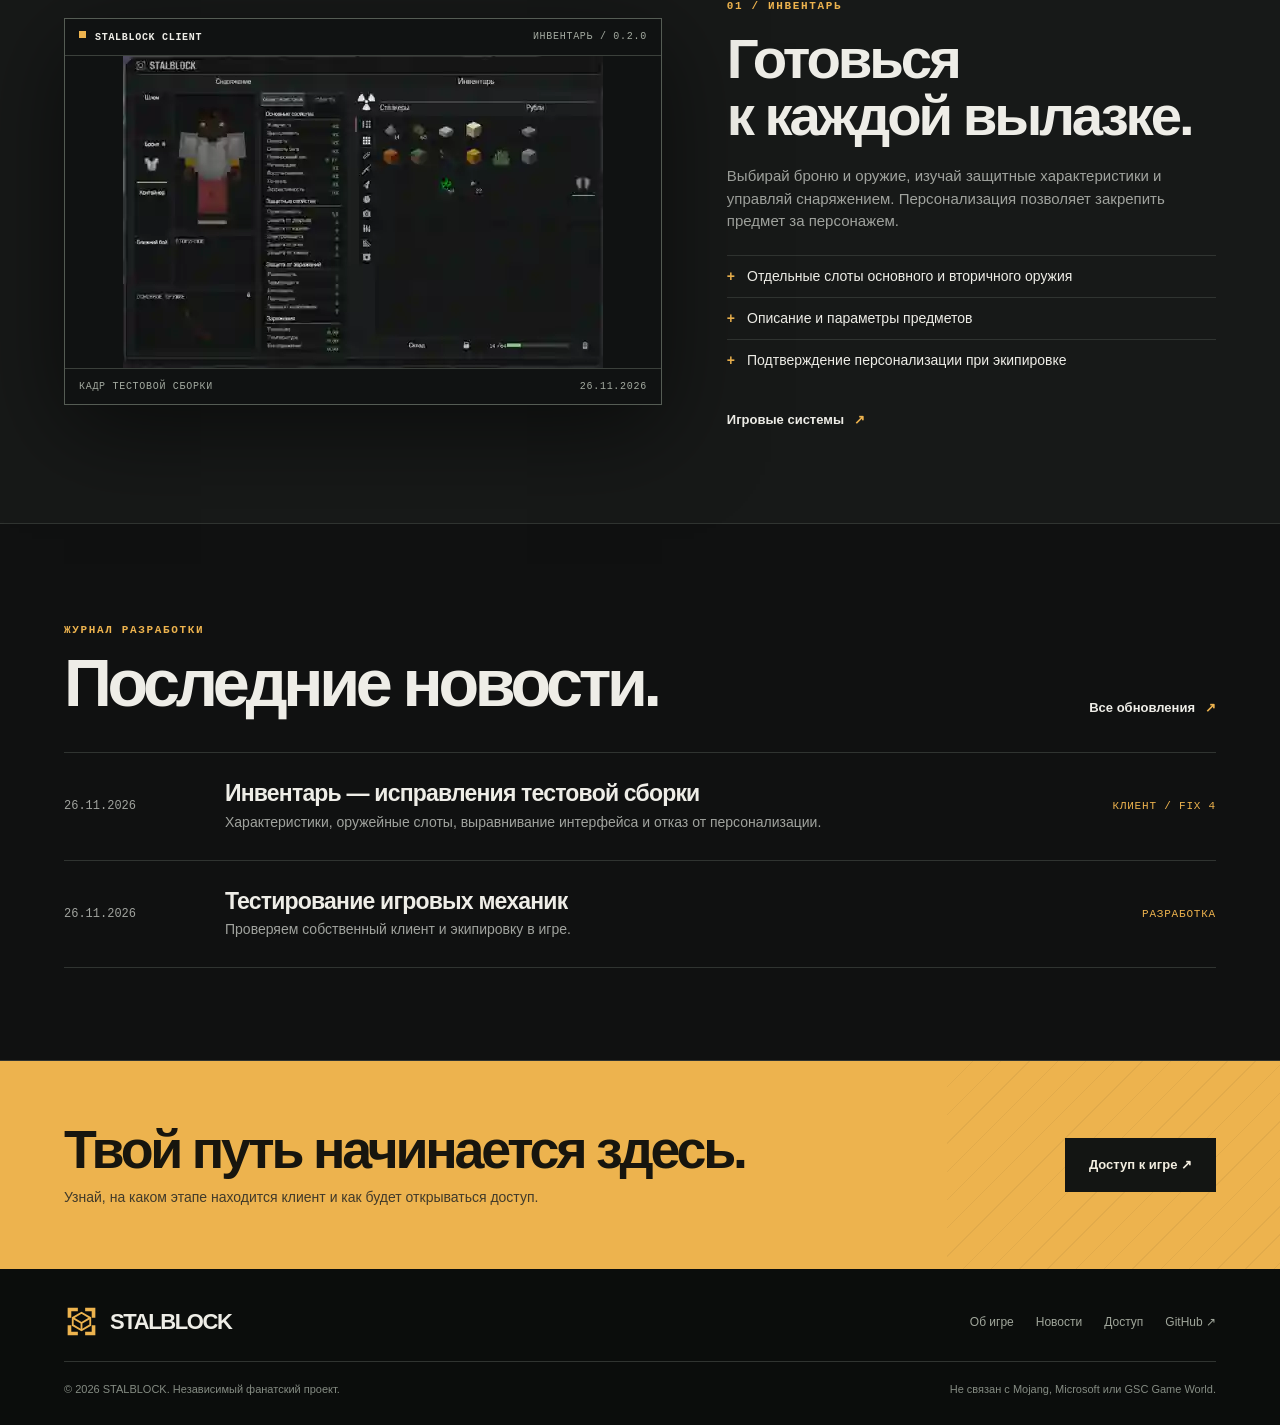
==== commit 3730c0bf: "Build new STALBLOCK portal around actual test client media" ====
--- a/index.html
+++ b/index.html
@@ -1 +1 @@
-<!doctype html><html lang="ru"><head><meta charset="utf-8"><meta name="viewport" content="width=device-width,initial-scale=1"><meta name="theme-color" content="#101111"><meta name="description" content="STALBLOCK — кубическая Зона, игровой проект на базе Minecraft."><title>Главная | STALBLOCK</title><link rel="icon" href="assets/mark.svg" type="image/svg+xml"><link rel="stylesheet" href="site.css"><script defer src="site.js"></script></head><body><a class="skip" href="#main">К содержимому</a><header class="header"><div class="wrap head"><a class="brand" href="index.html"><svg viewBox="0 0 42 42" fill="none" aria-hidden="true"><path d="M21 2 39 12v18L21 40 3 30V12L21 2Z" stroke="currentColor" stroke-width="2"/><path d="m3 12 18 10 18-10M21 22v18M12 7l18 10v9l-9 5" stroke="currentColor" stroke-width="2"/><path d="m21 2 9 5-18 10-9-5Z" fill="currentColor"/></svg>STALBLOCK</a><nav class="nav" aria-label="Основное меню"><a href="index.html" aria-current="page">Главная</a><a href="world.html">Мир игры</a><a href="news.html">Новости</a><a href="play.html">Как начать</a></nav><a class="button small" href="play.html">Начать играть ↗</a><button class="menu" aria-label="Меню" aria-controls="mobile" aria-expanded="false">☰</button></div><nav class="mobile" id="mobile" hidden aria-label="Мобильное меню"><a href="index.html" aria-current="page">Главная</a><a href="world.html">Мир игры</a><a href="news.html">Новости</a><a href="play.html">Как начать</a></nav></header><main id="main"><section class="hero"><img class="hero-image" src="assets/sector.svg" alt=""><div class="frame"></div><span class="art-credit">КОНЦЕПТ-АРТ / STALBLOCK</span><div class="wrap hero-body"><div class="hero-top"><span class="dot"></span> Игровой проект на базе Minecraft</div><h1>STAL<span>BLOCK</span></h1><div class="hero-copy"><div><h2>Добро пожаловать в Зону.</h2><p>За линией периметра — заброшенные города, снаряжение и неизвестность. Твоя история начинается здесь.</p></div><div class="hero-actions"><a class="button" href="play.html">Начать играть ↗</a><a class="button dark" href="world.html">Об игре →</a></div></div></div></section><div class="ticker"><div class="wrap ticker-inner"><span><i class="dot"></i><strong>В разработке</strong></span><span>Собственный клиент</span><span>Minecraft Java · 1.20.1</span></div></div><section class="section"><div class="wrap"><div class="heading"><div><span class="label">01 / Исследуй</span><h2>За пределами<br>обычного Minecraft.</h2></div><p>Атмосфера постсоветской Зоны в блочном мире. Исследование, подготовка к вылазкам и развитие персонажа.</p></div><div class="cards"><article class="card"><img class="card-art" src="assets/industrial.svg" alt="Концепт-арт заброшенного промышленного сектора" loading="lazy"><div class="card-content"><span class="label">Мир</span><h3>Город, который замер.</h3><p>Руины, промышленные территории и неизвестные пути за периметром.</p><a class="textlink" href="world.html#zone">Исследовать мир <b>↗</b></a></div></article><article class="card"><img class="card-art" src="assets/stalker.svg" alt="Концепт-арт блочного сталкера" loading="lazy"><div class="card-content"><span class="label">Персонаж</span><h3>Снаряжение решает.</h3><p>Подбирай экипировку, закрепляй важные предметы и готовься к следующей вылазке.</p><a class="textlink" href="world.html#gear">Игровые системы <b>↗</b></a></div></article></div></div></section><section class="section"><div class="wrap manifest"><div><span class="label">02 / Игровой опыт</span><h2>Твой путь.<br>Твои решения.</h2><p>STALBLOCK разрабатывается как цельный игровой проект с собственным клиентом и механиками. Сейчас системы проходят тестирование.</p><a class="textlink" href="world.html">Подробнее об игре <b>↗</b></a></div><div class="manifest-list"><div><span>01</span><strong>Экипировка и персонализация</strong></div><div><span>02</span><strong>Оружие и отдельные слоты</strong></div><div><span>03</span><strong>Собственный игровой интерфейс</strong></div><div><span>04</span><strong>Кубическая атмосфера Зоны</strong></div></div></div></section><section class="section"><div class="wrap"><div class="heading"><div><span class="label">03 / Обновления</span><h2>Дневник разработки.</h2></div><a class="textlink" href="news.html">Все новости <b>↗</b></a></div><article class="news-item"><time datetime="2026-11-26">26.11.2026</time><div><h3>Инвентарь: обновление тестовой сборки</h3><p>Персонализация, оружейные слоты и отображение характеристик экипировки.</p></div><span>РАЗРАБОТКА</span></article><article class="news-item"><time>Без даты релиза</time><div><h3>Игровой клиент</h3><p>Собственные интерфейсы и запуск игры проходят тестирование.</p></div><span>КЛИЕНТ</span></article></div></section><section class="cta"><div class="wrap cta-in"><div><h2>Периметр ждёт.</h2><p>Узнай о доступе к игре и клиенту.</p></div><a class="button" href="play.html">Как начать играть ↗</a></div></section></main><footer class="footer"><div class="wrap foot"><a class="brand" href="index.html"><svg viewBox="0 0 42 42" fill="none" aria-hidden="true"><path d="M21 2 39 12v18L21 40 3 30V12L21 2Z" stroke="currentColor" stroke-width="2"/><path d="m3 12 18 10 18-10M21 22v18M12 7l18 10v9l-9 5" stroke="currentColor" stroke-width="2"/><path d="m21 2 9 5-18 10-9-5Z" fill="currentColor"/></svg>STALBLOCK</a><p>© <span data-year>2026</span> STALBLOCK. Независимый фанатский проект. Не связан с Mojang, Microsoft и GSC Game World.</p><div class="footlinks"><a href="world.html">Об игре</a><a href="news.html">Новости</a><a href="play.html">Доступ</a></div></div></footer></body></html>+<!doctype html><html lang="ru"><head><meta charset="utf-8"><meta name="viewport" content="width=device-width,initial-scale=1"><meta name="theme-color" content="#101111"><meta name="description" content="STALBLOCK — кубическая Зона. Игровой проект с собственным клиентом на базе Minecraft Java Edition."><title>Главная — STALBLOCK</title><link rel="icon" href="assets/mark.svg" type="image/svg+xml"><link rel="stylesheet" href="site.css"><script defer src="site.js"></script></head><body><a class="skip" href="#main">Перейти к содержимому</a><header class="header"><div class="wrap bar"><a href="index.html" class="brand"><svg aria-hidden="true" viewBox="0 0 48 48" fill="none"><path d="M5 5h14v5H10v9H5V5Zm24 0h14v14h-5v-9h-9V5ZM5 29h5v9h9v5H5V29Zm33 0h5v14H29v-5h9v-9Z" fill="currentColor"/><path d="m24 12 12 7v10l-12 7-12-7V19l12-7Z" stroke="currentColor" stroke-width="2.5"/><path d="m12 19 12 7 12-7m-12 7v10" stroke="currentColor" stroke-width="2.5"/></svg>STALBLOCK</a><nav class="nav" aria-label="Главное меню"><a href="index.html" aria-current="page">Главная</a><a href="game.html">Об игре</a><a href="news.html">Новости</a><a href="play.html">Как начать</a></nav><a class="btn small" href="play.html">Начать играть ↗</a><button class="menu-toggle" aria-label="Открыть меню" aria-controls="mobile" aria-expanded="false">☰</button></div><nav class="mobile-nav" id="mobile" hidden aria-label="Мобильное меню"><a href="index.html" aria-current="page">Главная</a><a href="game.html">Об игре</a><a href="news.html">Новости</a><a href="play.html">Как начать</a></nav></header><main id="main"><section class="hero"><div class="wrap hero-grid"><div class="hero-copy"><span class="eyebrow"><i class="dot"></i> STALBLOCK / Игровой проект</span><h1>По ту сторону<br><em>периметра.</em></h1><p>Кубическая Зона на базе Minecraft. Собственный клиент, снаряжение и атмосфера сталкерского мира. Здесь важен каждый шаг.</p><div class="actions"><a class="btn" href="play.html">Начать играть <span>↗</span></a><a class="btn secondary" href="game.html">Об игре <span>→</span></a></div></div><div class="hero-right"><svg class="rings" viewBox="0 0 600 440" aria-hidden="true" fill="none" stroke="currentColor"><g stroke-width=".7"><circle cx="300" cy="220" r="120"/><circle cx="300" cy="220" r="165"/><circle cx="300" cy="220" r="215"/><circle cx="300" cy="220" r="270"/><path d="M0 220h600M300 0v440M87 7l426 426M513 7 87 433" stroke-dasharray="3 7"/><path d="M30 220a270 270 0 0 1 270-270" stroke="#edb34e" stroke-width="2"/><path d="M453 220a153 153 0 0 1-153 153" stroke="#edb34e" stroke-width="2"/></g></svg><span class="screen-meta">01 / ИГРОВОЙ КЛИЕНТ</span><div class="screen"><div class="screen-top"><b><i class="dot"></i>STALBLOCK CLIENT</b><span>ИНВЕНТАРЬ / 0.2.0</span></div><button class="screen-picture" data-open-media aria-label="Увеличить скриншот инвентаря"><img src="assets/inventory.webp" alt="Скриншот тестового игрового инвентаря STALBLOCK" width="480" height="312"></button><div class="screen-bottom"><span>КАДР ТЕСТОВОЙ СБОРКИ</span><span>26.11.2026</span></div></div><p class="screen-caption">Настоящий кадр разработки · нажми для просмотра</p></div></div><div class="hero-footer"><div class="wrap hero-footer-in"><div class="hf"><span>01</span><b>Проект в разработке</b></div><div class="hf"><span>02</span><b>Windows / Minecraft Java</b></div><div class="hf"><span>03</span><b>Версия клиента 1.20.1 · Fabric</b></div></div></div></section><section class="section"><div class="wrap"><div class="section-title"><div><span class="eyebrow">В основе STALBLOCK</span><h2>Не обычный сервер.</h2></div><p>Собственные игровые механики и единый интерфейс — от запуска клиента до управления экипировкой.</p></div><div class="feature-list"><article class="feature"><div class="feature-icon"><svg viewBox="0 0 48 48" aria-hidden="true"><path d="M7 12h34v30H7zM7 21h34M17 21v21M29 21v21M7 31h34M17 12V6h14v6"/><path d="M20 15h8"/></svg></div><h3>Снаряжение</h3><p>Собственная система инвентаря, отдельные слоты экипировки и отображение характеристик.</p><a class="link" href="game.html#equipment">Подробнее <span>↗</span></a></article><article class="feature"><div class="feature-icon"><svg viewBox="0 0 48 48" aria-hidden="true"><path d="m24 5 16 7v14c0 8-8 13-16 17C16 39 8 34 8 26V12l16-7Z"/><path d="M18 24h12v10H18zM20 24v-5a4 4 0 0 1 8 0v5M24 28v3"/></svg></div><h3>Персонализация</h3><p>Закрепляй важные предметы за своим персонажем, чтобы сохранять их после смерти. Механика тестируется.</p><a class="link" href="game.html#binding">Подробнее <span>↗</span></a></article><article class="feature"><div class="feature-icon"><svg viewBox="0 0 48 48" aria-hidden="true"><path d="M7 9h34v25H7zM3 39h42M13 15h22v13H13zM18 21h12M24 18v6"/></svg></div><h3>Свой клиент</h3><p>Интерфейс и лаунчер STALBLOCK, разработанные специально для проекта.</p><a class="link" href="play.html">О клиенте <span>↗</span></a></article></div></div></section><section class="section story"><div class="wrap story-grid"><div><div class="screen"><div class="screen-top"><b><i class="dot"></i>STALBLOCK CLIENT</b><span>ИНВЕНТАРЬ / 0.2.0</span></div><button class="screen-picture" data-open-media aria-label="Увеличить скриншот инвентаря"><img src="assets/inventory.webp" alt="Скриншот тестового игрового инвентаря STALBLOCK" width="480" height="312"></button><div class="screen-bottom"><span>КАДР ТЕСТОВОЙ СБОРКИ</span><span>26.11.2026</span></div></div></div><div><span class="eyebrow">01 / Инвентарь</span><h2>Готовься<br>к каждой вылазке.</h2><p>Выбирай броню и оружие, изучай защитные характеристики и управляй снаряжением. Персонализация позволяет закрепить предмет за персонажем.</p><ul><li>Отдельные слоты основного и вторичного оружия</li><li>Описание и параметры предметов</li><li>Подтверждение персонализации при экипировке</li></ul><a class="link" href="game.html#equipment">Игровые системы <span>↗</span></a></div></div></section><section class="section"><div class="wrap"><div class="section-title"><div><span class="eyebrow">Журнал разработки</span><h2>Последние новости.</h2></div><a class="link" href="news.html">Все обновления <span>↗</span></a></div><article class="news-row"><time datetime="2026-11-26">26.11.2026</time><div><h3>Инвентарь — исправления тестовой сборки</h3><p>Характеристики, оружейные слоты, выравнивание интерфейса и отказ от персонализации.</p></div><span class="tag">КЛИЕНТ / FIX 4</span></article><article class="news-row"><time datetime="2026-11-26">26.11.2026</time><div><h3>Тестирование игровых механик</h3><p>Проверяем собственный клиент и экипировку в игре.</p></div><span class="tag">РАЗРАБОТКА</span></article></div></section><section class="cta"><div class="wrap cta-in"><div><h2>Твой путь начинается здесь.</h2><p>Узнай, на каком этапе находится клиент и как будет открываться доступ.</p></div><a class="btn" href="play.html">Доступ к игре ↗</a></div></section></main><footer class="footer"><div class="wrap"><div class="footer-top"><a href="index.html" class="brand"><svg aria-hidden="true" viewBox="0 0 48 48" fill="none"><path d="M5 5h14v5H10v9H5V5Zm24 0h14v14h-5v-9h-9V5ZM5 29h5v9h9v5H5V29Zm33 0h5v14H29v-5h9v-9Z" fill="currentColor"/><path d="m24 12 12 7v10l-12 7-12-7V19l12-7Z" stroke="currentColor" stroke-width="2.5"/><path d="m12 19 12 7 12-7m-12 7v10" stroke="currentColor" stroke-width="2.5"/></svg>STALBLOCK</a><nav class="footer-links" aria-label="Дополнительное меню"><a href="game.html">Об игре</a><a href="news.html">Новости</a><a href="play.html">Доступ</a><a href="https://github.com/lol4ik17-code/STALBLOCK-Website">GitHub ↗</a></nav></div><div class="footer-bottom"><span>© <span data-year>2026</span> STALBLOCK. Независимый фанатский проект.</span><span>Не связан с Mojang, Microsoft или GSC Game World.</span></div></div></footer><dialog id="media" class="dialog"><div class="dialog-top"><span>STALBLOCK · тестовый инвентарь · 26.11.2026</span><button class="dialog-close" aria-label="Закрыть">×</button></div><img src="assets/inventory.webp" alt="Скриншот тестового инвентаря STALBLOCK" width="480" height="312"></dialog></body></html>
--- a/site.css
+++ b/site.css
@@ -1 +1 @@
-:root{color-scheme:dark;--bg:#101111;--paper:#171919;--text:#f4f2ec;--sub:#a9aaa5;--red:#e45a46;--line:#ffffff1b;--wrap:min(1380px,calc(100% - 100px));font-family:Arial,Helvetica,sans-serif}*{box-sizing:border-box}html{scroll-behavior:smooth}body{margin:0;background:var(--bg);color:var(--text);font-size:15px;line-height:1.6}a{color:inherit;text-decoration:none}button{font:inherit;cursor:pointer}a:focus-visible,button:focus-visible,summary:focus-visible{outline:2px solid var(--red);outline-offset:5px}img{display:block;max-width:100%}[hidden]{display:none!important}.wrap{width:var(--wrap);margin:auto}.header{position:relative;z-index:20;background:#101111;border-bottom:1px solid var(--line)}.head{height:80px;display:flex;align-items:center;justify-content:space-between;gap:32px}.brand{display:flex;align-items:center;gap:11px;font-size:23px;font-weight:900;letter-spacing:-1.4px;white-space:nowrap;line-height:1}.brand svg{width:32px;height:32px;color:var(--red)}.nav{display:flex;gap:34px;align-items:center}.nav a{font-size:13px;color:var(--sub);font-weight:600;position:relative}.nav a:hover,.nav a[aria-current=page]{color:var(--text)}.nav a[aria-current=page]:after{content:"";position:absolute;bottom:-27px;left:0;right:0;height:2px;background:var(--red)}.button{display:inline-flex;justify-content:center;align-items:center;gap:16px;min-height:50px;padding:0 23px;background:var(--red);color:#140e0d;font-weight:800;font-size:13px;border:1px solid transparent;transition:background .18s,transform .18s;white-space:nowrap}.button:hover{background:#ff806b;transform:translateY(-2px)}.button.dark{background:transparent;color:var(--text);border-color:#ffffff45}.button.dark:hover{background:#ffffff12}.button.small{min-height:40px;padding:0 17px;font-size:12px}.menu{display:none}.mobile{display:none}.hero{min-height:clamp(680px,calc(100svh - 80px),930px);position:relative;isolation:isolate;display:flex;align-items:flex-end;overflow:hidden;background:#333b37}.hero-image{position:absolute;z-index:-3;inset:0;width:100%;height:100%;object-fit:cover;object-position:center}.hero:before{content:"";position:absolute;z-index:-2;inset:0;background:linear-gradient(90deg,#0e1110d9 0%,#0e11106d 43%,transparent 79%),linear-gradient(0deg,#101111 0%,#101111a5 19%,transparent 65%)}.hero:after{content:"";position:absolute;z-index:-1;inset:0;background:linear-gradient(180deg,#11131330,transparent 20%)}.hero-body{padding:100px 0 66px;position:relative}.hero-top{display:flex;align-items:center;gap:9px;font:700 11px/1.3 monospace;letter-spacing:1.4px;text-transform:uppercase;color:#e6d7cc}.dot{width:8px;height:8px;background:var(--red);display:inline-block}.hero h1{font-family:Impact,"Arial Narrow",Arial,sans-serif;font-size:clamp(68px,13.6vw,202px);letter-spacing:-.055em;line-height:.86;margin:23px 0 26px;font-weight:900}.hero h1 span{color:var(--red)}.hero-copy{display:grid;grid-template-columns:1fr auto;align-items:end;gap:36px;max-width:980px}.hero h2{font-size:clamp(25px,4vw,48px);margin:0 0 11px;line-height:1.05;letter-spacing:-.055em}.hero p{max-width:445px;font-size:16px;margin:0;color:#d3d6cd}.hero-actions{display:flex;gap:10px;flex-wrap:wrap}.frame{position:absolute;inset:25px 30px;pointer-events:none;border:1px solid #ffffff18;border-bottom:0;z-index:-1}.art-credit{position:absolute;right:50px;top:28px;color:#e1dfd2;font:10px monospace;letter-spacing:1px;text-shadow:0 1px 4px #000}.ticker{border-block:1px solid var(--line);background:#171919}.ticker-inner{display:flex;align-items:center;justify-content:space-between;gap:20px;min-height:57px;font:700 11px monospace;text-transform:uppercase;letter-spacing:1px;color:#b9bbb4}.ticker-inner span{display:flex;gap:10px;align-items:center}.ticker strong{color:var(--text)}.section{padding:94px 0;border-bottom:1px solid var(--line)}.label{font:700 11px monospace;color:var(--red);text-transform:uppercase;letter-spacing:1.8px}.heading{display:flex;justify-content:space-between;align-items:end;gap:35px;margin-bottom:34px}.heading h2,.page h1{font-size:clamp(36px,5.2vw,76px);line-height:.98;letter-spacing:-.065em;margin:13px 0 0}.heading p{max-width:370px;margin:0;color:var(--sub)}.cards{display:grid;grid-template-columns:1fr 1fr;gap:17px}.card{border:1px solid var(--line);background:var(--paper);overflow:hidden;display:flex;flex-direction:column;position:relative}.card-art{width:100%;aspect-ratio:16/8.7;object-fit:cover;transition:transform .35s;filter:saturate(.8)}.card:hover .card-art{transform:scale(1.018)}.card-content{position:relative;padding:25px 27px 29px;flex:1}.card-content h3{font-size:29px;line-height:1.1;letter-spacing:-.045em;margin:9px 0 12px}.card-content p{color:var(--sub);font-size:14px;max-width:440px;margin:0 0 18px}.textlink{font-size:13px;font-weight:700;color:var(--text);display:inline-flex;gap:12px;align-items:center}.textlink b{color:var(--red)}.textlink:hover{color:var(--red)}.manifest{display:grid;grid-template-columns:1fr 1fr;gap:80px;align-items:center}.manifest h2{font-size:clamp(38px,5.6vw,82px);letter-spacing:-.06em;line-height:1;margin:12px 0}.manifest p{color:var(--sub);max-width:420px}.manifest-list{border-top:1px solid var(--line)}.manifest-list div{display:flex;align-items:center;gap:20px;padding:22px 0;border-bottom:1px solid var(--line)}.manifest-list span{font:12px monospace;color:var(--red)}.manifest-list strong{font-size:17px}.news-item{display:grid;grid-template-columns:160px 1fr auto;gap:25px;align-items:center;padding:25px 0;border-top:1px solid var(--line)}.news-item:last-child{border-bottom:1px solid var(--line)}.news-item time{font:12px monospace;color:var(--sub)}.news-item h3{font-size:22px;letter-spacing:-.035em;margin:0 0 4px}.news-item p{font-size:14px;margin:0;color:var(--sub)}.news-item>span{color:var(--red);font:11px monospace}.cta{padding:65px 0;background:#1a1c1b;border-bottom:1px solid var(--line)}.cta-in{display:flex;justify-content:space-between;align-items:center;gap:30px}.cta h2{font-size:clamp(32px,4vw,58px);letter-spacing:-.055em;line-height:1.04;margin:0 0 9px}.cta p{margin:0;color:var(--sub)}.footer{padding:36px 0;background:#0b0d0c}.foot{display:flex;align-items:center;justify-content:space-between;gap:25px}.footer p{color:#9a9b95;font-size:11px;max-width:540px}.footlinks{display:flex;gap:19px;flex-wrap:wrap;font-size:12px;color:var(--sub)}.footlinks a:hover{color:var(--red)}.page{padding:80px 0 100px;min-height:65vh}.page .intro{max-width:720px;color:var(--sub);font-size:18px;margin:24px 0 40px}.page .cards{margin-top:30px}.page-hero{width:100%;aspect-ratio:21/9;object-fit:cover;border:1px solid var(--line);margin:30px 0}.detail-grid{display:grid;grid-template-columns:1fr 1fr;gap:17px;margin:24px 0}.detail{padding:25px;border:1px solid var(--line);background:var(--paper)}.detail h2{font-size:23px;line-height:1.15;margin:0 0 10px}.detail p{color:var(--sub);margin:0;font-size:14px}.notice{border:1px solid var(--line);border-left:3px solid var(--red);padding:24px;background:var(--paper);margin:30px 0;max-width:780px}.notice h2{font-size:24px;margin:0 0 7px}.notice p{margin:0;color:var(--sub)}.faq{max-width:780px;margin-top:45px}.faq details{border-top:1px solid var(--line);padding:17px 0}.faq summary{cursor:pointer;font-weight:700}.faq p{color:var(--sub);margin:12px 0 0}.skip{position:absolute;top:-100px;left:10px;z-index:100;background:var(--red);color:#111;padding:10px}.skip:focus{top:10px}@media(max-width:1000px){:root{--wrap:calc(100% - 64px)}.nav{gap:20px}.hero-copy{grid-template-columns:1fr}.hero-body{padding-bottom:54px}.manifest{gap:35px}.foot{align-items:start}.news-item{grid-template-columns:120px 1fr auto}}@media(max-width:720px){:root{--wrap:calc(100% - 36px)}.head{height:66px;gap:11px}.nav{display:none}.brand{font-size:20px}.brand svg{width:28px;height:28px}.head>.button{margin-left:auto}.menu{display:block;width:39px;height:39px;background:transparent;border:1px solid var(--line);color:var(--text);font-size:20px}.mobile:not([hidden]){display:flex;flex-direction:column;padding:10px 18px 18px;gap:0}.mobile a{padding:12px 0;border-top:1px solid var(--line)}.hero{min-height:650px}.hero-image{object-position:61% center}.hero:before{background:linear-gradient(0deg,#101111 0%,#101111c9 24%,#10111128 74%),linear-gradient(90deg,#10111170,transparent)}.hero h1{font-size:clamp(52px,13vw,100px)}.hero-body{padding:75px 0 45px}.art-credit{right:20px;top:19px;font-size:9px}.frame{inset:13px 12px}.hero-copy{gap:23px}.hero p{font-size:15px}.hero-actions{gap:8px}.button{padding:0 15px;font-size:12px}.ticker-inner{padding:13px 0;flex-wrap:wrap;gap:12px;font-size:9px}.section,.page{padding:62px 0}.heading{display:block;margin-bottom:23px}.heading p{margin-top:17px}.cards,.manifest,.detail-grid{grid-template-columns:1fr;gap:15px}.card-content{padding:21px}.card-content h3{font-size:25px}.manifest{gap:25px}.news-item{grid-template-columns:1fr;gap:7px;padding:20px 0}.news-item>span{display:none}.cta-in,.foot{flex-direction:column;align-items:start}.page-hero{aspect-ratio:16/9}.footer p{margin:4px 0}.head>.button{font-size:11px;padding:0 11px}}@media(prefers-reduced-motion:reduce){*,*::before,*::after{scroll-behavior:auto!important;transition:none!important}}+:root{--bg:#101111;--surface:#191b1b;--text:#eeede7;--sub:#a0a39e;--dim:#676e69;--amber:#edb34e;--border:#303431;--red:#be4936;--max:1280px;--gutter:clamp(22px,5vw,78px);font-family:Arial,Helvetica,sans-serif;color-scheme:dark}*{box-sizing:border-box}body{margin:0;background:var(--bg);color:var(--text);line-height:1.5}a{color:inherit;text-decoration:none}button{font:inherit;color:inherit;cursor:pointer}button:focus-visible,a:focus-visible,summary:focus-visible{outline:2px solid var(--amber);outline-offset:5px}img{display:block;max-width:100%}[hidden]{display:none!important}html{scroll-behavior:smooth;scroll-padding-top:94px}.wrap{width:calc(100% - var(--gutter)*2);max-width:var(--max);margin:0 auto}.skip{position:fixed;top:-100px;left:15px;background:var(--amber);color:#111;z-index:100;padding:12px}.skip:focus{top:10px}.header{position:relative;z-index:10;background:#101111;border-bottom:1px solid var(--border)}.bar{height:78px;display:flex;align-items:center;gap:32px;justify-content:space-between}.brand{display:inline-flex;align-items:center;gap:11px;white-space:nowrap;font-weight:900;font-size:22px;letter-spacing:-1.4px}.brand svg{width:35px;height:35px;color:var(--amber)}.nav{display:flex;align-items:center;gap:31px;margin-left:auto;margin-right:15px}.nav a{position:relative;font-size:13px;font-weight:650;color:#b7bbb3;padding:27px 0}.nav a:hover,.nav a[aria-current=page]{color:var(--text)}.nav a[aria-current=page]:after{content:"";height:2px;position:absolute;left:0;right:0;bottom:0;background:var(--amber)}.btn{display:inline-flex;align-items:center;justify-content:center;gap:18px;border:1px solid transparent;min-height:54px;padding:0 23px;background:var(--amber);color:#16150f;font-size:13px;font-weight:800;white-space:nowrap;transition:background .18s,transform .18s}.btn:hover{background:#ffce75;transform:translateY(-2px)}.btn.secondary{background:transparent;border-color:#60645d;color:var(--text)}.btn.secondary:hover{background:#ffffff0b;border-color:#d5d8d1}.btn.small{min-height:41px;padding:0 17px;font-size:12px}.menu-toggle,.mobile-nav{display:none}.eyebrow{color:var(--amber);font:700 11px/1.4 Consolas,monospace;letter-spacing:1.65px;text-transform:uppercase}.dot{width:7px;height:7px;background:var(--amber);display:inline-block;vertical-align:2px;margin-right:9px}.hero{position:relative;overflow:hidden;isolation:isolate;border-bottom:1px solid var(--border);background:radial-gradient(ellipse at 80% 38%,#2b302c 0%,#181b19 38%,#101111 75%)}.hero:before{content:"";position:absolute;inset:0;z-index:-2;background-image:linear-gradient(#c8cfba0a 1px,transparent 1px),linear-gradient(90deg,#c8cfba0a 1px,transparent 1px);background-size:52px 52px;mask-image:linear-gradient(90deg,transparent 15%,black 100%)}.hero:after{content:"";position:absolute;inset:0;z-index:-1;background:linear-gradient(0deg,#101111,transparent 30%)}.hero-grid{min-height:clamp(650px,calc(100svh - 78px),860px);display:grid;grid-template-columns:1.02fr .98fr;align-items:center;gap:48px;padding:76px 0 106px}.hero-copy{z-index:2;position:relative}.hero-copy .eyebrow{display:inline-flex;align-items:center;margin-bottom:26px}.hero h1{font-size:clamp(56px,6.65vw,105px);font-weight:900;letter-spacing:-.078em;line-height:.91;margin:0 0 28px;text-transform:uppercase}.hero h1 em{font-style:normal;color:var(--amber)}.hero-copy p{color:#b9bdb5;max-width:450px;font-size:17px;line-height:1.7;margin:0 0 32px}.actions{display:flex;gap:10px;flex-wrap:wrap}.hero-right{position:relative;min-width:0}.hero-right:before{content:"";position:absolute;z-index:-1;inset:-100px -100px -90px -120px;background:radial-gradient(ellipse at center,#c5b68f12,transparent 68%)}.rings{position:absolute;inset:0;z-index:-1;overflow:visible;width:100%;height:100%;transform:scale(1.55);color:#8b9583;opacity:.26;pointer-events:none}.screen{position:relative;background:#101212;border:1px solid #555c54;box-shadow:0 25px 90px #0008;transform:perspective(1200px) rotateY(-6deg) rotateX(2deg)}.screen-top,.screen-bottom{display:flex;align-items:center;justify-content:space-between;padding:12px 14px;font:10px Consolas,monospace;letter-spacing:.7px;color:#a3aaa0;gap:12px}.screen-top{border-bottom:1px solid #3b403b}.screen-bottom{border-top:1px solid #3b403b}.screen-top b{color:var(--text);font-weight:600}.screen-picture{border:0;background:#101212;padding:0;display:block;width:100%;cursor:zoom-in}.screen-picture img{width:100%;aspect-ratio:480/312;object-fit:contain}.screen-caption{font-size:12px;color:#8f978d;margin:17px 0 0;position:relative;display:flex;align-items:center;gap:10px}.screen-caption:before{content:"";width:20px;height:1px;background:var(--amber)}.screen-meta{position:absolute;right:-14px;top:-39px;font:10px Consolas,monospace;color:#9da59b;letter-spacing:1px}.hero-footer{position:absolute;left:0;right:0;bottom:0;border-top:1px solid var(--border);background:#101111d9}.hero-footer-in{display:grid;grid-template-columns:repeat(3,1fr);min-height:62px;align-items:center;gap:20px}.hf{display:flex;align-items:center;gap:12px;color:#a5aaa2;font-size:12px}.hf b{color:#dadcd5;font-weight:700}.hf span:first-child{font:11px Consolas,monospace;color:var(--amber)}.section{padding:92px 0;border-bottom:1px solid var(--border)}.section-title{display:flex;justify-content:space-between;gap:34px;align-items:end;margin-bottom:34px}.section-title h2,.page h1{font-size:clamp(38px,5.2vw,74px);letter-spacing:-.065em;line-height:1.02;margin:10px 0 0}.section-title p{margin:0;max-width:410px;color:var(--sub);font-size:15px}.feature-list{display:grid;grid-template-columns:1fr 1fr 1fr;gap:0;border-top:1px solid var(--border);border-bottom:1px solid var(--border)}.feature{position:relative;padding:28px 26px 29px;border-right:1px solid var(--border);min-height:240px}.feature:first-child{padding-left:0}.feature:last-child{border:0}.feature-icon{width:48px;height:48px;color:var(--amber);margin-bottom:25px}.feature-icon svg{width:100%;height:100%;stroke:currentColor;fill:none;stroke-width:1.4}.feature h3{font-size:23px;letter-spacing:-.035em;line-height:1.16;margin:0 0 12px}.feature p{font-size:14px;color:var(--sub);margin:0;max-width:300px}.link{display:inline-flex;gap:10px;align-items:center;font-weight:700;font-size:13px;color:var(--text)}.link span{color:var(--amber)}.link:hover{color:var(--amber)}.feature .link{margin-top:22px}.story{background:#171918}.story-grid{display:grid;grid-template-columns:1.1fr .9fr;gap:65px;align-items:center}.story-grid .screen{transform:none}.story h2{font-size:clamp(35px,4.4vw,65px);line-height:1.02;letter-spacing:-.055em;margin:14px 0 21px}.story p{color:var(--sub);font-size:15px;margin:0 0 22px}.story ul{padding:0;margin:0 0 26px;list-style:none}.story li{display:flex;gap:12px;align-items:start;padding:10px 0;border-top:1px solid var(--border);font-size:14px}.story li:before{content:"+";color:var(--amber);font-weight:bold}.news-row{display:grid;grid-template-columns:135px 1fr auto;gap:26px;align-items:center;border-top:1px solid var(--border);padding:27px 0}.news-row:last-child{border-bottom:1px solid var(--border)}.news-row time{font:12px Consolas,monospace;color:var(--sub)}.news-row h3{font-size:23px;letter-spacing:-.035em;margin:0 0 5px;line-height:1.16}.news-row p{color:var(--sub);font-size:14px;margin:0}.tag{font:11px Consolas,monospace;color:var(--amber);white-space:nowrap;letter-spacing:.8px}.cta{padding:61px 0;background:var(--amber);color:#17150e;position:relative;overflow:hidden}.cta:after{content:"";position:absolute;top:-30px;right:0;width:26%;height:160%;background:repeating-linear-gradient(135deg,#0000 0 19px,#1111110d 19px 20px);pointer-events:none}.cta-in{display:flex;align-items:center;justify-content:space-between;gap:30px;position:relative;z-index:1}.cta h2{font-size:clamp(32px,4.2vw,59px);line-height:1.02;letter-spacing:-.06em;margin:0 0 10px}.cta p{margin:0;font-size:14px;color:#413a2a}.cta .btn{background:#131513;color:#f3eee0}.cta .btn:hover{background:#34372b}.footer{padding:35px 0 27px;background:#0b0d0c}.footer-top{display:flex;align-items:center;justify-content:space-between;gap:22px;border-bottom:1px solid var(--border);padding-bottom:22px}.footer-links{display:flex;gap:22px;flex-wrap:wrap;font-size:12px;color:#a0a69b}.footer-links a:hover{color:var(--amber)}.footer-bottom{font-size:11px;color:#858c83;display:flex;justify-content:space-between;gap:25px;padding-top:19px}.page{min-height:65vh;padding:80px 0 96px}.page .lede{max-width:740px;color:var(--sub);font-size:18px;margin:24px 0 44px;line-height:1.65}.page .story-grid{margin-top:30px}.page .feature-list{margin-top:45px}.page h2{letter-spacing:-.035em}.news-full{max-width:850px}.entry{padding:30px 0;border-top:1px solid var(--border)}.entry h2{font-size:28px;line-height:1.14;margin:10px 0 12px}.entry p{color:var(--sub);font-size:15px;margin:0 0 12px}.entry time{font:12px Consolas,monospace;color:var(--amber)}.access-grid{display:grid;grid-template-columns:1.2fr .8fr;gap:24px;align-items:start}.access{border:1px solid var(--border);background:var(--surface);padding:30px}.access h2{font-size:29px;line-height:1.14;letter-spacing:-.04em;margin:14px 0}.access p{color:var(--sub);font-size:14px;margin:0 0 20px}.access dl{margin:0}.access dl div{display:flex;justify-content:space-between;gap:15px;border-top:1px solid var(--border);padding:13px 0;font-size:13px}.access dt{color:var(--sub)}.access dd{margin:0;text-align:right}.faq{max-width:850px;margin-top:50px}.faq details{border-top:1px solid var(--border);padding:17px 0}.faq details:last-child{border-bottom:1px solid var(--border)}.faq summary{cursor:pointer;font-weight:700}.faq p{color:var(--sub);margin:12px 0 0;font-size:14px}.dialog{border:1px solid #565d54;background:#111311;color:var(--text);padding:16px;max-width:min(760px,94vw);max-height:90vh;box-shadow:0 22px 90px #000c}.dialog::backdrop{background:#000c}.dialog img{width:100%;max-height:70vh;object-fit:contain}.dialog-top{display:flex;justify-content:space-between;align-items:center;gap:16px;margin-bottom:13px;font-size:12px;color:var(--sub)}.dialog-close{border:1px solid var(--border);background:transparent;font-size:24px;width:36px;height:36px;line-height:1}.dialog-close:hover{border-color:var(--amber)}@media(max-width:1000px){.bar{gap:20px}.nav{gap:18px;margin-right:0}.hero-grid{gap:26px}.hero h1{font-size:clamp(50px,7vw,82px)}.story-grid{gap:35px}.hero-footer-in{gap:10px}.hf{font-size:11px}.feature{padding-right:20px;padding-left:20px}}@media(max-width:750px){.bar{height:65px;gap:12px}.nav{display:none}.brand{font-size:20px}.brand svg{width:30px;height:30px}.bar>.btn{margin-left:auto;font-size:11px;padding:0 12px;min-height:39px}.menu-toggle{display:grid;place-items:center;width:39px;height:39px;background:transparent;border:1px solid var(--border);font-size:20px}.mobile-nav:not([hidden]){display:flex;flex-direction:column;padding:0 var(--gutter) 16px}.mobile-nav a{padding:13px 0;border-top:1px solid var(--border);font-size:14px}.mobile-nav a[aria-current=page]{color:var(--amber)}.hero-grid{min-height:0;display:flex;flex-direction:column;align-items:stretch;gap:60px;padding:64px 0 40px}.hero h1{font-size:clamp(54px,12vw,85px)}.hero-copy p{font-size:16px}.screen{transform:none}.screen-meta{right:0;top:-26px}.hero-footer{position:relative}.hero-footer-in{grid-template-columns:1fr;gap:8px;padding:13px 0}.hf{font-size:12px}.section,.page{padding:56px 0}.section-title{display:block;margin-bottom:25px}.section-title p{margin-top:15px}.feature-list{grid-template-columns:1fr}.feature,.feature:first-child{border:0;border-bottom:1px solid var(--border);padding:22px 0;min-height:0}.feature:last-child{border:0}.feature-icon{width:38px;height:38px;margin-bottom:16px}.feature h3{font-size:22px}.story-grid,.access-grid{grid-template-columns:1fr;gap:26px}.story-grid .screen{order:2}.news-row{grid-template-columns:1fr;gap:8px;padding:20px 0}.tag{font-size:10px}.cta-in,.footer-top,.footer-bottom{flex-direction:column;align-items:start}.cta{padding:42px 0}.footer-bottom{gap:8px}.page .lede{font-size:16px;margin-bottom:28px}.access{padding:22px}}@media(max-width:360px){.brand{font-size:17px}.brand svg{width:25px}.bar>.btn{padding:0 8px}.hero h1{font-size:14vw}.btn{padding:0 15px}}@media(prefers-reduced-motion:reduce){*,*::before,*::after{scroll-behavior:auto!important;transition:none!important}}
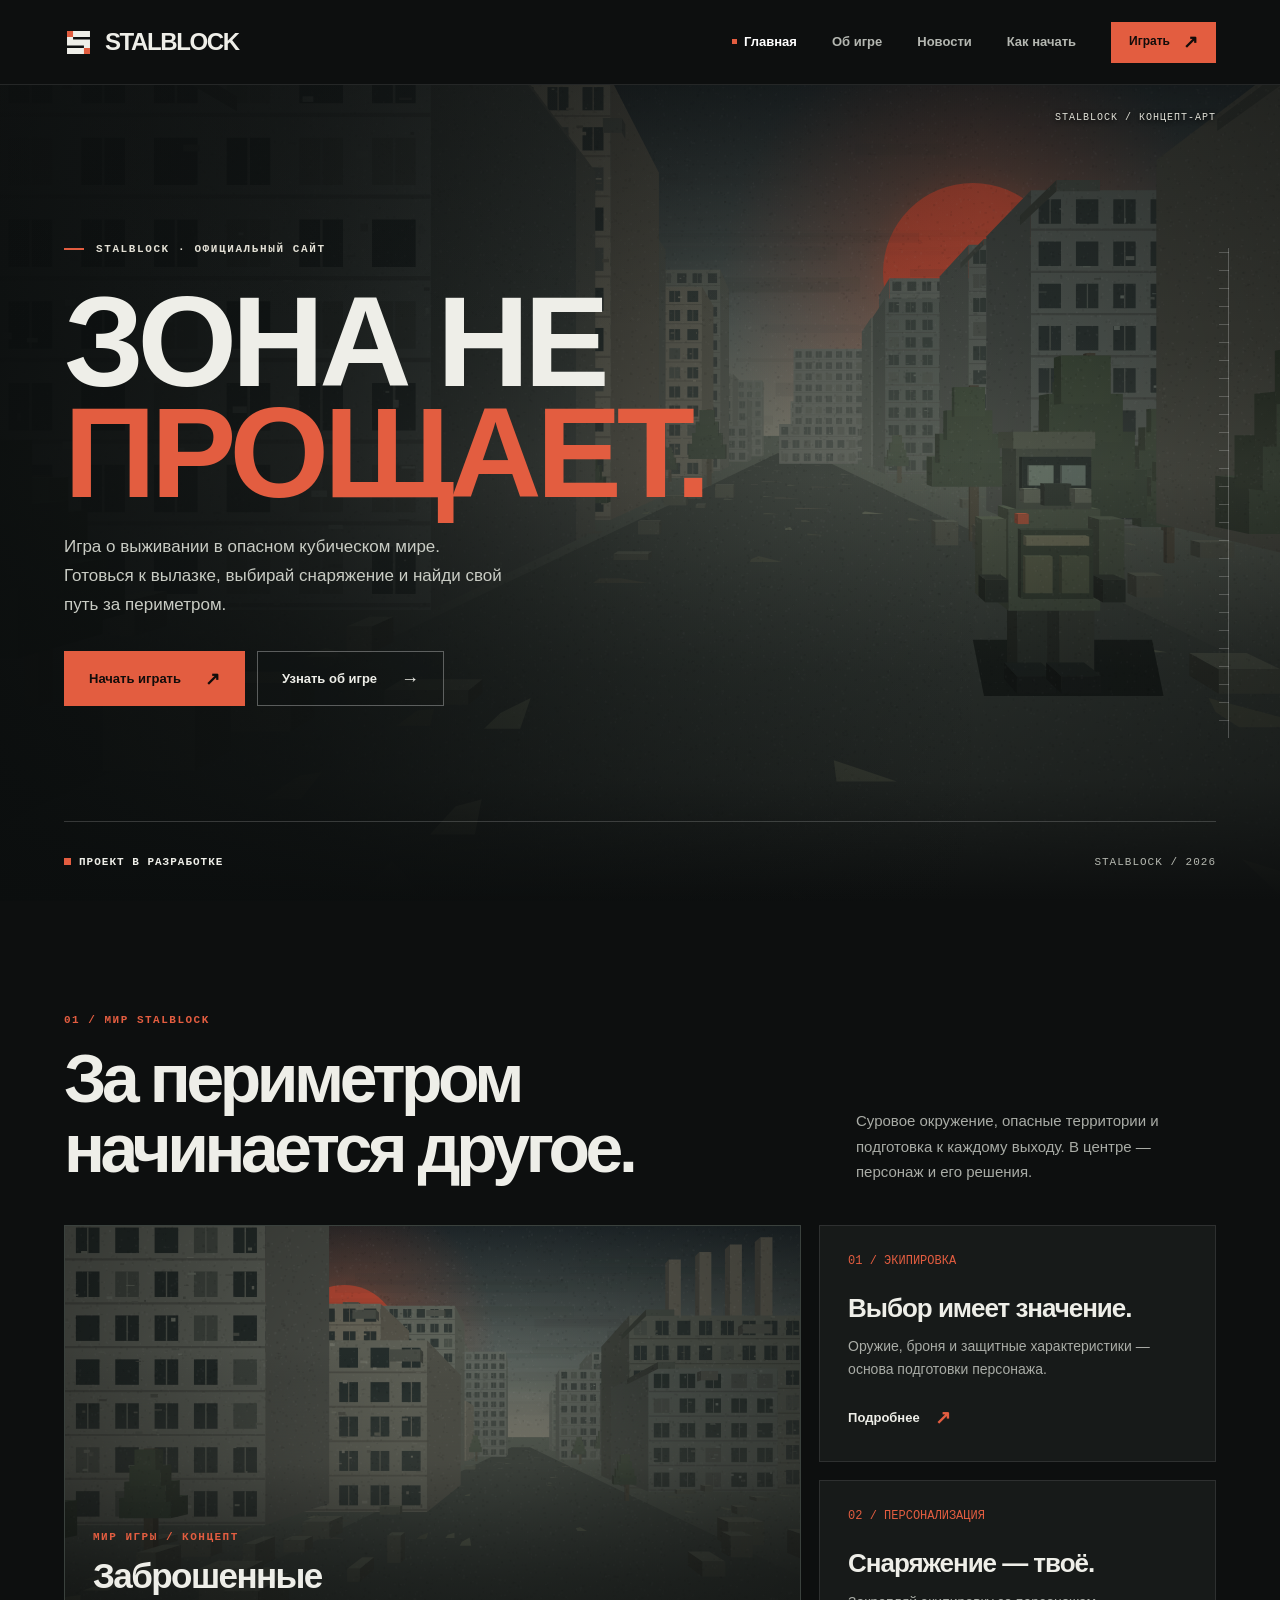
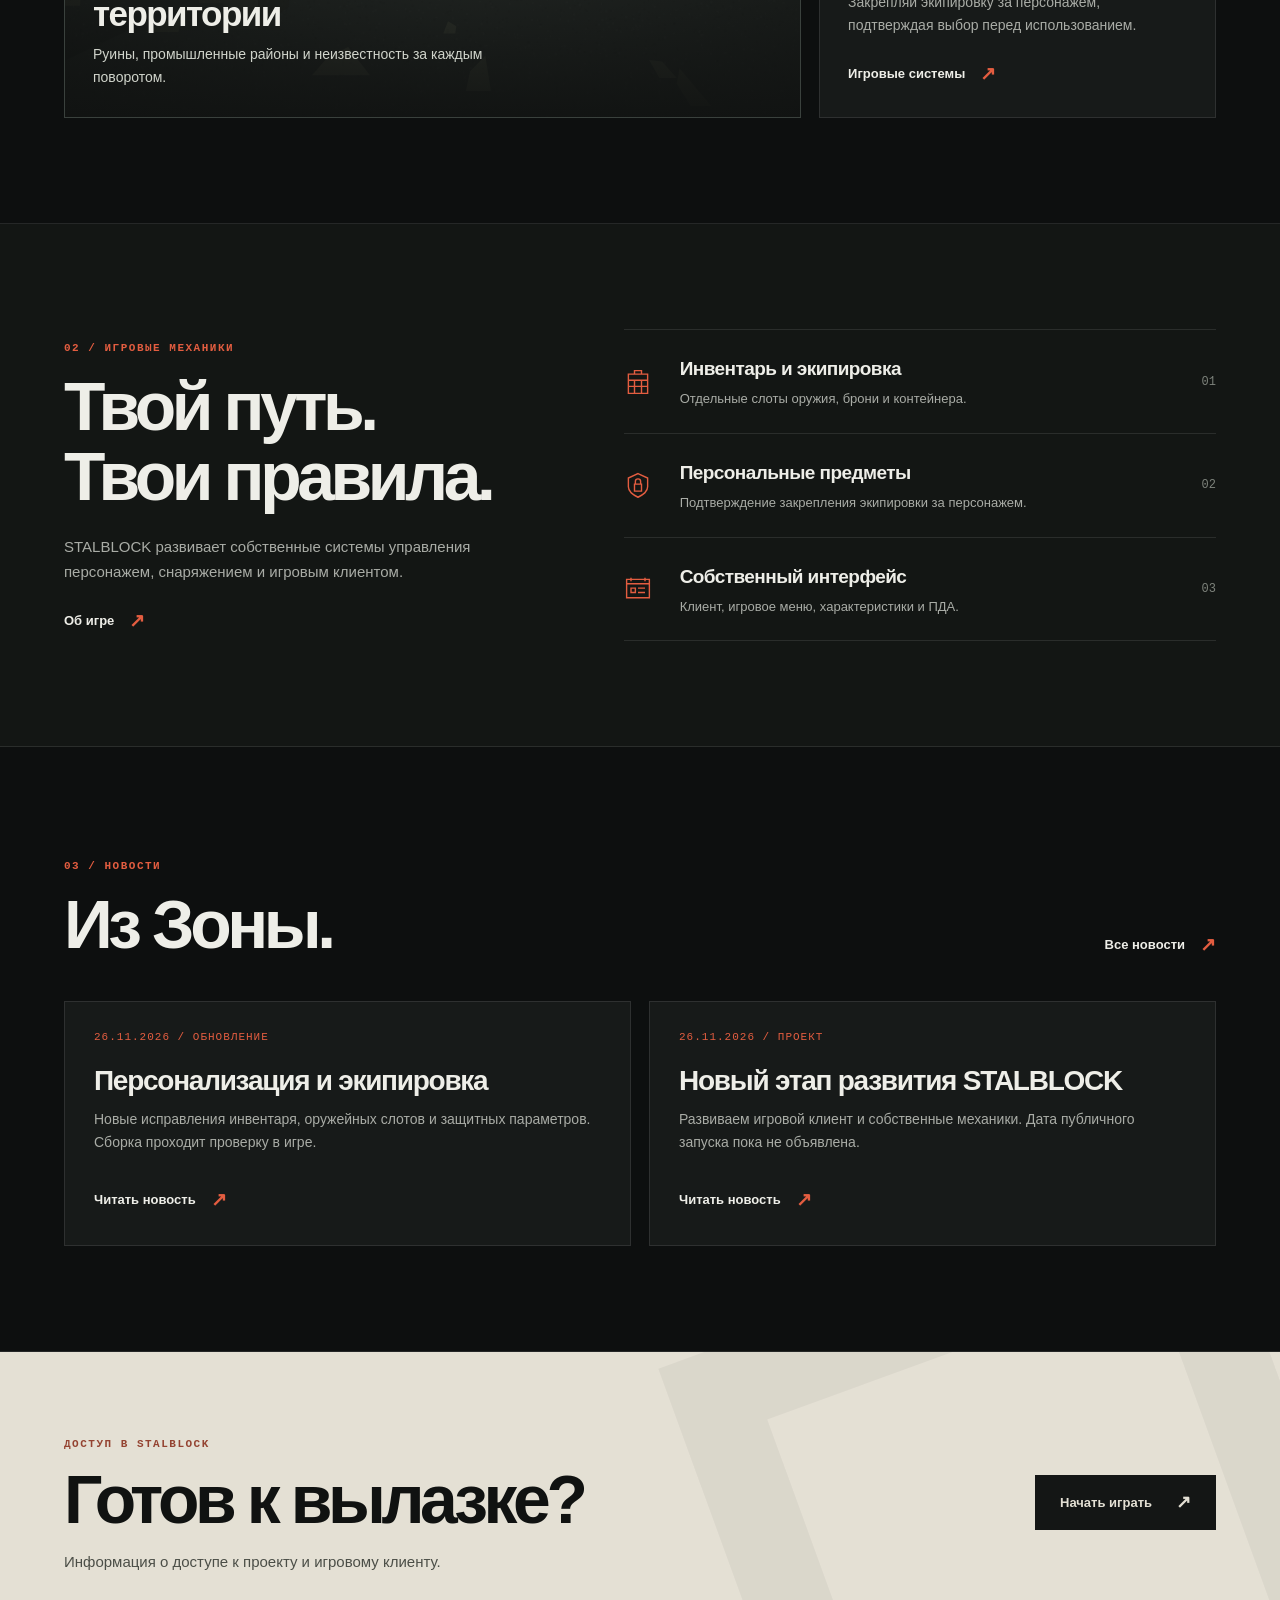
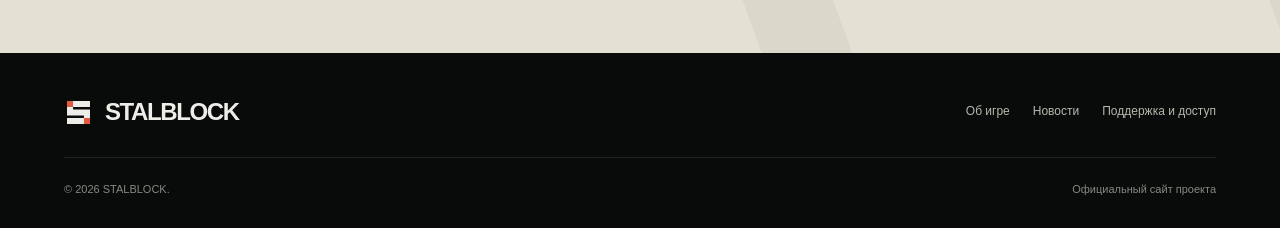
==== commit a29e5ce8: "Create standalone STALBLOCK brand website from scratch" ====
--- a/index.html
+++ b/index.html
@@ -1 +1 @@
-<!doctype html><html lang="ru"><head><meta charset="utf-8"><meta name="viewport" content="width=device-width,initial-scale=1"><meta name="theme-color" content="#101111"><meta name="description" content="STALBLOCK — кубическая Зона. Игровой проект с собственным клиентом на базе Minecraft Java Edition."><title>Главная — STALBLOCK</title><link rel="icon" href="assets/mark.svg" type="image/svg+xml"><link rel="stylesheet" href="site.css"><script defer src="site.js"></script></head><body><a class="skip" href="#main">Перейти к содержимому</a><header class="header"><div class="wrap bar"><a href="index.html" class="brand"><svg aria-hidden="true" viewBox="0 0 48 48" fill="none"><path d="M5 5h14v5H10v9H5V5Zm24 0h14v14h-5v-9h-9V5ZM5 29h5v9h9v5H5V29Zm33 0h5v14H29v-5h9v-9Z" fill="currentColor"/><path d="m24 12 12 7v10l-12 7-12-7V19l12-7Z" stroke="currentColor" stroke-width="2.5"/><path d="m12 19 12 7 12-7m-12 7v10" stroke="currentColor" stroke-width="2.5"/></svg>STALBLOCK</a><nav class="nav" aria-label="Главное меню"><a href="index.html" aria-current="page">Главная</a><a href="game.html">Об игре</a><a href="news.html">Новости</a><a href="play.html">Как начать</a></nav><a class="btn small" href="play.html">Начать играть ↗</a><button class="menu-toggle" aria-label="Открыть меню" aria-controls="mobile" aria-expanded="false">☰</button></div><nav class="mobile-nav" id="mobile" hidden aria-label="Мобильное меню"><a href="index.html" aria-current="page">Главная</a><a href="game.html">Об игре</a><a href="news.html">Новости</a><a href="play.html">Как начать</a></nav></header><main id="main"><section class="hero"><div class="wrap hero-grid"><div class="hero-copy"><span class="eyebrow"><i class="dot"></i> STALBLOCK / Игровой проект</span><h1>По ту сторону<br><em>периметра.</em></h1><p>Кубическая Зона на базе Minecraft. Собственный клиент, снаряжение и атмосфера сталкерского мира. Здесь важен каждый шаг.</p><div class="actions"><a class="btn" href="play.html">Начать играть <span>↗</span></a><a class="btn secondary" href="game.html">Об игре <span>→</span></a></div></div><div class="hero-right"><svg class="rings" viewBox="0 0 600 440" aria-hidden="true" fill="none" stroke="currentColor"><g stroke-width=".7"><circle cx="300" cy="220" r="120"/><circle cx="300" cy="220" r="165"/><circle cx="300" cy="220" r="215"/><circle cx="300" cy="220" r="270"/><path d="M0 220h600M300 0v440M87 7l426 426M513 7 87 433" stroke-dasharray="3 7"/><path d="M30 220a270 270 0 0 1 270-270" stroke="#edb34e" stroke-width="2"/><path d="M453 220a153 153 0 0 1-153 153" stroke="#edb34e" stroke-width="2"/></g></svg><span class="screen-meta">01 / ИГРОВОЙ КЛИЕНТ</span><div class="screen"><div class="screen-top"><b><i class="dot"></i>STALBLOCK CLIENT</b><span>ИНВЕНТАРЬ / 0.2.0</span></div><button class="screen-picture" data-open-media aria-label="Увеличить скриншот инвентаря"><img src="assets/inventory.webp" alt="Скриншот тестового игрового инвентаря STALBLOCK" width="480" height="312"></button><div class="screen-bottom"><span>КАДР ТЕСТОВОЙ СБОРКИ</span><span>26.11.2026</span></div></div><p class="screen-caption">Настоящий кадр разработки · нажми для просмотра</p></div></div><div class="hero-footer"><div class="wrap hero-footer-in"><div class="hf"><span>01</span><b>Проект в разработке</b></div><div class="hf"><span>02</span><b>Windows / Minecraft Java</b></div><div class="hf"><span>03</span><b>Версия клиента 1.20.1 · Fabric</b></div></div></div></section><section class="section"><div class="wrap"><div class="section-title"><div><span class="eyebrow">В основе STALBLOCK</span><h2>Не обычный сервер.</h2></div><p>Собственные игровые механики и единый интерфейс — от запуска клиента до управления экипировкой.</p></div><div class="feature-list"><article class="feature"><div class="feature-icon"><svg viewBox="0 0 48 48" aria-hidden="true"><path d="M7 12h34v30H7zM7 21h34M17 21v21M29 21v21M7 31h34M17 12V6h14v6"/><path d="M20 15h8"/></svg></div><h3>Снаряжение</h3><p>Собственная система инвентаря, отдельные слоты экипировки и отображение характеристик.</p><a class="link" href="game.html#equipment">Подробнее <span>↗</span></a></article><article class="feature"><div class="feature-icon"><svg viewBox="0 0 48 48" aria-hidden="true"><path d="m24 5 16 7v14c0 8-8 13-16 17C16 39 8 34 8 26V12l16-7Z"/><path d="M18 24h12v10H18zM20 24v-5a4 4 0 0 1 8 0v5M24 28v3"/></svg></div><h3>Персонализация</h3><p>Закрепляй важные предметы за своим персонажем, чтобы сохранять их после смерти. Механика тестируется.</p><a class="link" href="game.html#binding">Подробнее <span>↗</span></a></article><article class="feature"><div class="feature-icon"><svg viewBox="0 0 48 48" aria-hidden="true"><path d="M7 9h34v25H7zM3 39h42M13 15h22v13H13zM18 21h12M24 18v6"/></svg></div><h3>Свой клиент</h3><p>Интерфейс и лаунчер STALBLOCK, разработанные специально для проекта.</p><a class="link" href="play.html">О клиенте <span>↗</span></a></article></div></div></section><section class="section story"><div class="wrap story-grid"><div><div class="screen"><div class="screen-top"><b><i class="dot"></i>STALBLOCK CLIENT</b><span>ИНВЕНТАРЬ / 0.2.0</span></div><button class="screen-picture" data-open-media aria-label="Увеличить скриншот инвентаря"><img src="assets/inventory.webp" alt="Скриншот тестового игрового инвентаря STALBLOCK" width="480" height="312"></button><div class="screen-bottom"><span>КАДР ТЕСТОВОЙ СБОРКИ</span><span>26.11.2026</span></div></div></div><div><span class="eyebrow">01 / Инвентарь</span><h2>Готовься<br>к каждой вылазке.</h2><p>Выбирай броню и оружие, изучай защитные характеристики и управляй снаряжением. Персонализация позволяет закрепить предмет за персонажем.</p><ul><li>Отдельные слоты основного и вторичного оружия</li><li>Описание и параметры предметов</li><li>Подтверждение персонализации при экипировке</li></ul><a class="link" href="game.html#equipment">Игровые системы <span>↗</span></a></div></div></section><section class="section"><div class="wrap"><div class="section-title"><div><span class="eyebrow">Журнал разработки</span><h2>Последние новости.</h2></div><a class="link" href="news.html">Все обновления <span>↗</span></a></div><article class="news-row"><time datetime="2026-11-26">26.11.2026</time><div><h3>Инвентарь — исправления тестовой сборки</h3><p>Характеристики, оружейные слоты, выравнивание интерфейса и отказ от персонализации.</p></div><span class="tag">КЛИЕНТ / FIX 4</span></article><article class="news-row"><time datetime="2026-11-26">26.11.2026</time><div><h3>Тестирование игровых механик</h3><p>Проверяем собственный клиент и экипировку в игре.</p></div><span class="tag">РАЗРАБОТКА</span></article></div></section><section class="cta"><div class="wrap cta-in"><div><h2>Твой путь начинается здесь.</h2><p>Узнай, на каком этапе находится клиент и как будет открываться доступ.</p></div><a class="btn" href="play.html">Доступ к игре ↗</a></div></section></main><footer class="footer"><div class="wrap"><div class="footer-top"><a href="index.html" class="brand"><svg aria-hidden="true" viewBox="0 0 48 48" fill="none"><path d="M5 5h14v5H10v9H5V5Zm24 0h14v14h-5v-9h-9V5ZM5 29h5v9h9v5H5V29Zm33 0h5v14H29v-5h9v-9Z" fill="currentColor"/><path d="m24 12 12 7v10l-12 7-12-7V19l12-7Z" stroke="currentColor" stroke-width="2.5"/><path d="m12 19 12 7 12-7m-12 7v10" stroke="currentColor" stroke-width="2.5"/></svg>STALBLOCK</a><nav class="footer-links" aria-label="Дополнительное меню"><a href="game.html">Об игре</a><a href="news.html">Новости</a><a href="play.html">Доступ</a><a href="https://github.com/lol4ik17-code/STALBLOCK-Website">GitHub ↗</a></nav></div><div class="footer-bottom"><span>© <span data-year>2026</span> STALBLOCK. Независимый фанатский проект.</span><span>Не связан с Mojang, Microsoft или GSC Game World.</span></div></div></footer><dialog id="media" class="dialog"><div class="dialog-top"><span>STALBLOCK · тестовый инвентарь · 26.11.2026</span><button class="dialog-close" aria-label="Закрыть">×</button></div><img src="assets/inventory.webp" alt="Скриншот тестового инвентаря STALBLOCK" width="480" height="312"></dialog></body></html>+<!doctype html><html lang="ru"><head><meta charset="utf-8"><meta name="viewport" content="width=device-width,initial-scale=1"><meta name="theme-color" content="#0d0f0f"><meta name="description" content="STALBLOCK — игра о выживании в опасной кубической Зоне. Официальный сайт проекта."><meta property="og:type" content="website"><meta property="og:title" content="Главная | STALBLOCK"><meta property="og:description" content="Добро пожаловать за периметр."><title>Главная | STALBLOCK</title><link rel="icon" href="assets/mark.svg" type="image/svg+xml"><link rel="stylesheet" href="design.css"><script defer src="ui.js"></script><script defer src="environment.js"></script></head><body><a class="skip" href="#main">К содержимому</a><header class="header"><div class="wrap head"><a class="brand" href="index.html" aria-label="STALBLOCK — главная"><svg viewBox="0 0 48 48" aria-hidden="true" fill="none"><path d="M5 5h38v10H15v4h28v24H5V33h28v-4H5z" fill="currentColor"/><path d="M5 5h10v10H5zm28 28h10v10H33z" fill="#e15c3e"/></svg>STALBLOCK</a><nav class="nav" aria-label="Главное меню"><a href="index.html" aria-current="page">Главная</a><a href="world.html">Об игре</a><a href="news.html">Новости</a><a href="download.html">Как начать</a></nav><a class="btn small hot" href="download.html">Играть <span class="arr">↗</span></a><button class="toggle" aria-label="Открыть меню" aria-controls="mobile" aria-expanded="false">☰</button></div><nav class="mobile-nav" id="mobile" hidden aria-label="Мобильное меню"><a href="index.html" aria-current="page">Главная</a><a href="world.html">Об игре</a><a href="news.html">Новости</a><a href="download.html">Как начать</a></nav></header><main id="main"><section class="hero"><canvas data-scene="hero" aria-hidden="true"></canvas><span class="art-label">STALBLOCK / КОНЦЕПТ-АРТ</span><div class="ruler" aria-hidden="true"></div><div class="wrap hero-in"><div class="kicker">STALBLOCK · Официальный сайт</div><h1>Зона не<span>прощает.</span></h1><p>Игра о выживании в опасном кубическом мире. Готовься к вылазке, выбирай снаряжение и найди свой путь за периметром.</p><div class="actions"><a href="download.html" class="btn hot">Начать играть <span class="arr">↗</span></a><a href="world.html" class="btn ghost">Узнать об игре <span class="arr">→</span></a></div></div><div class="hero-bottom"><div class="wrap meta"><span><i class="status-dot"></i><b>Проект в разработке</b></span><span>STALBLOCK / 2026</span></div></div></section><section class="section"><div class="wrap"><div class="section-top"><div><span class="label">01 / Мир STALBLOCK</span><h2>За периметром<br>начинается другое.</h2></div><p>Суровое окружение, опасные территории и подготовка к каждому выходу. В центре — персонаж и его решения.</p></div><div class="world-grid"><div class="world-visual"><canvas data-scene="world" aria-hidden="true"></canvas><div class="world-caption"><span class="label">Мир игры / концепт</span><h3>Заброшенные территории</h3><p>Руины, промышленные районы и неизвестность за каждым поворотом.</p></div></div><div class="world-side"><article class="panel"><span class="no">01 / ЭКИПИРОВКА</span><div><h3>Выбор имеет значение.</h3><p>Оружие, броня и защитные характеристики — основа подготовки персонажа.</p><a class="link" href="world.html#equipment">Подробнее <span>↗</span></a></div></article><article class="panel"><span class="no">02 / ПЕРСОНАЛИЗАЦИЯ</span><div><h3>Снаряжение — твоё.</h3><p>Закрепляй экипировку за персонажем, подтверждая выбор перед использованием.</p><a class="link" href="world.html#equipment">Игровые системы <span>↗</span></a></div></article></div></div></div></section><section class="section system-section"><div class="wrap system-grid"><div><span class="label">02 / Игровые механики</span><h2>Твой путь.<br>Твои правила.</h2><p>STALBLOCK развивает собственные системы управления персонажем, снаряжением и игровым клиентом.</p><a class="link" href="world.html">Об игре <span>↗</span></a></div><div class="system-list" id="equipment"><article class="system-row"><svg viewBox="0 0 32 32" aria-hidden="true"><path d="M5 7h22v22H5zM5 14h22M12 14v15M20 14v15M5 21h22M12 7V3h8v4"/></svg><div><h3>Инвентарь и экипировка</h3><p>Отдельные слоты оружия, брони и контейнера.</p></div><small>01</small></article><article class="system-row"><svg viewBox="0 0 32 32" aria-hidden="true"><path d="m16 3 11 5v10c0 6-5 9-11 12C10 27 5 24 5 18V8zM12 15h8v8h-8zM13 15v-3a3 3 0 0 1 6 0v3"/></svg><div><h3>Персональные предметы</h3><p>Подтверждение закрепления экипировки за персонажем.</p></div><small>02</small></article><article class="system-row"><svg viewBox="0 0 32 32" aria-hidden="true"><path d="M3 5h26v21H3zM3 10h26M8 15h5v5H8zM16 15h8M16 20h8M8 3v4M24 3v4"/></svg><div><h3>Собственный интерфейс</h3><p>Клиент, игровое меню, характеристики и ПДА.</p></div><small>03</small></article></div></div></section><section class="section"><div class="wrap"><div class="section-top"><div><span class="label">03 / Новости</span><h2>Из Зоны.</h2></div><a class="link" href="news.html">Все новости <span>↗</span></a></div><div class="news-grid"><article class="news-card"><time datetime="2026-11-26">26.11.2026 / ОБНОВЛЕНИЕ</time><h3>Персонализация и экипировка</h3><p>Новые исправления инвентаря, оружейных слотов и защитных параметров. Сборка проходит проверку в игре.</p><a class="link" href="news.html#inventory">Читать новость <span>↗</span></a></article><article class="news-card"><time datetime="2026-11-26">26.11.2026 / ПРОЕКТ</time><h3>Новый этап развития STALBLOCK</h3><p>Развиваем игровой клиент и собственные механики. Дата публичного запуска пока не объявлена.</p><a class="link" href="news.html#development">Читать новость <span>↗</span></a></article></div></div></section><section class="cta"><div class="wrap cta-in"><div><span class="label">Доступ в STALBLOCK</span><h2>Готов к вылазке?</h2><p>Информация о доступе к проекту и игровому клиенту.</p></div><a class="btn" href="download.html">Начать играть <span class="arr">↗</span></a></div></section></main><footer class="footer"><div class="wrap"><div class="foot-top"><a href="index.html" class="brand"><svg viewBox="0 0 48 48" aria-hidden="true" fill="none"><path d="M5 5h38v10H15v4h28v24H5V33h28v-4H5z" fill="currentColor"/><path d="M5 5h10v10H5zm28 28h10v10H33z" fill="#e15c3e"/></svg>STALBLOCK</a><nav class="foot-nav" aria-label="Дополнительная навигация"><a href="world.html">Об игре</a><a href="news.html">Новости</a><a href="download.html">Поддержка и доступ</a></nav></div><div class="foot-bottom"><span>© <span data-year>2026</span> STALBLOCK.</span><span>Официальный сайт проекта</span></div></div></footer></body></html>
--- a/design.css
+++ b/design.css
@@ -0,0 +1 @@
+:root{color-scheme:dark;--base:#0d0f0f;--panel:#171a19;--fg:#eeeee8;--muted:#a9aca6;--line:#ffffff19;--accent:#e35d40;--cream:#e4e0d4;--w:min(1440px,calc(100% - clamp(36px,10vw,150px)));font-family:Arial,Helvetica,sans-serif}*{box-sizing:border-box}html{scroll-behavior:smooth}body{margin:0;color:var(--fg);background:var(--base);font-size:15px;line-height:1.65}a{color:inherit;text-decoration:none}button{font:inherit;color:inherit;cursor:pointer}button:focus-visible,a:focus-visible,summary:focus-visible{outline:2px solid var(--accent);outline-offset:5px}[hidden]{display:none!important}img,canvas{display:block;max-width:100%}.wrap{width:var(--w);margin:0 auto}.skip{position:fixed;top:-100px;left:15px;z-index:100;padding:12px;background:var(--cream);color:#111}.skip:focus{top:10px}.header{position:relative;z-index:20;background:#0d0f0f;border-bottom:1px solid var(--line)}.head{height:84px;display:flex;align-items:center;justify-content:space-between;gap:35px}.brand{display:inline-flex;gap:12px;align-items:center;font-size:24px;line-height:1;font-weight:900;letter-spacing:-1.4px;white-space:nowrap}.brand svg{width:29px;height:29px}.nav{display:flex;gap:35px;margin-left:auto;align-items:center}.nav a{font-size:13px;font-weight:700;color:#b4b7b1;transition:color .2s}.nav a:hover,.nav a[aria-current=page]{color:#fff}.nav a[aria-current=page]:before{content:"";display:inline-block;width:5px;height:5px;background:var(--accent);vertical-align:2px;margin-right:7px}.btn{display:inline-flex;gap:24px;align-items:center;justify-content:center;min-height:55px;padding:0 24px;border:1px solid transparent;color:#101110;background:var(--cream);font-size:13px;font-weight:800;white-space:nowrap;transition:background .2s,transform .2s}.btn:hover{background:white;transform:translateY(-2px)}.btn.hot{background:var(--accent);color:#120c0a}.btn.hot:hover{background:#fa7859}.btn.ghost{color:var(--fg);background:#0d0f0f45;border-color:#ffffff50}.btn.ghost:hover{background:#ffffff15}.btn.small{min-height:41px;font-size:12px;padding:0 17px;gap:13px}.arr{font-size:18px;line-height:1}.toggle,.mobile-nav{display:none}.hero{position:relative;isolation:isolate;overflow:hidden;min-height:clamp(680px,calc(100svh - 84px),960px);display:flex;align-items:center;background:radial-gradient(ellipse at 74% 32%,#837367,#343b39 38%,#0d1010 78%)}.hero canvas{position:absolute;width:100%;height:100%;inset:0;z-index:-3;max-width:none}.hero:before{content:"";position:absolute;inset:0;z-index:-2;background:linear-gradient(90deg,#0b0e0eea 0%,#0b0e0ebf 23%,#0b0e0e55 52%,#0b0e0e00 77%),linear-gradient(0deg,#0d0f0f 0%,#0d0f0f70 15%,transparent 55%)}.hero:after{content:"";position:absolute;inset:0;z-index:-1;background:linear-gradient(180deg,#10121255,transparent 30%);pointer-events:none}.hero-in{padding:96px 0 135px;position:relative}.kicker{display:flex;align-items:center;gap:12px;font:700 11px/1.5 Consolas,monospace;letter-spacing:1.6px;text-transform:uppercase;color:#e3e0d5}.kicker:before{content:"";width:20px;height:2px;background:var(--accent)}.hero h1{font-family:Impact,"Arial Narrow",Arial,sans-serif;font-size:clamp(74px,10vw,155px);letter-spacing:-.04em;line-height:.87;font-weight:900;text-transform:uppercase;margin:29px 0 24px;max-width:730px}.hero h1 span{color:var(--accent);display:block}.hero p{font-size:17px;line-height:1.7;max-width:450px;color:#c9ccc4;margin:0 0 32px}.actions{display:flex;gap:12px;flex-wrap:wrap}.hero-bottom{position:absolute;bottom:0;left:0;right:0}.meta{border-top:1px solid #ffffff2c;min-height:80px;display:flex;align-items:center;justify-content:space-between;gap:20px;color:#b5b8b0;font:11px Consolas,monospace;letter-spacing:1px;text-transform:uppercase}.meta b{color:var(--fg)}.status-dot{display:inline-block;width:7px;height:7px;background:var(--accent);margin-right:8px}.art-label{position:absolute;right:var(--gutter,5vw);top:27px;font:10px Consolas,monospace;color:#dfdfd6;letter-spacing:1px;text-shadow:0 1px 5px #000}.ruler{position:absolute;right:4%;top:20%;bottom:20%;width:10px;border-right:1px solid #ffffff3b;background:repeating-linear-gradient(0deg,transparent 0 17px,#ffffff33 17px 18px);pointer-events:none}.section{padding:105px 0;border-bottom:1px solid var(--line)}.section-top{display:flex;align-items:end;justify-content:space-between;gap:40px;margin-bottom:40px}.label{color:var(--accent);font:700 11px/1.5 Consolas,monospace;letter-spacing:1.5px;text-transform:uppercase}.section h2,.page h1,.cta h2{font-size:clamp(38px,5.3vw,77px);font-weight:850;letter-spacing:-.065em;line-height:1.04;margin:13px 0 0}.section-top p{margin:0;max-width:360px;color:var(--muted);line-height:1.7}.world-grid{display:grid;grid-template-columns:1.3fr .7fr;gap:18px}.world-visual{position:relative;min-height:490px;background:#252c28;isolation:isolate;overflow:hidden;border:1px solid var(--line)}.world-visual canvas{position:absolute;inset:0;width:100%;height:100%;z-index:-2;max-width:none}.world-visual:after{content:"";position:absolute;inset:0;z-index:-1;background:linear-gradient(0deg,#101211ef,transparent 75%)}.world-caption{position:absolute;bottom:0;left:0;padding:28px;max-width:480px}.world-caption h3{font-size:35px;letter-spacing:-.045em;line-height:1.08;margin:10px 0}.world-caption p{color:#d0d4cb;margin:0;font-size:14px}.world-side{display:flex;flex-direction:column;gap:18px}.panel{background:var(--panel);border:1px solid var(--line);padding:28px;flex:1;display:flex;flex-direction:column;justify-content:space-between}.panel .no{font:12px Consolas,monospace;color:var(--accent)}.panel h3{font-size:26px;letter-spacing:-.04em;line-height:1.12;margin:26px 0 12px}.panel p{color:var(--muted);margin:0;font-size:14px}.link{font-size:13px;font-weight:800;display:inline-flex;gap:15px;align-items:center;margin-top:21px}.link span{color:var(--accent);font-size:19px}.link:hover{color:var(--accent)}.system-section{background:#131614}.system-grid{display:grid;grid-template-columns:.9fr 1.1fr;gap:75px;align-items:center}.system-grid p{color:var(--muted);margin:22px 0 0;max-width:490px}.system-list{border-top:1px solid var(--line)}.system-row{display:grid;grid-template-columns:42px 1fr 38px;gap:14px;align-items:center;padding:23px 0;border-bottom:1px solid var(--line)}.system-row svg{width:28px;height:28px;color:var(--accent);fill:none;stroke:currentColor;stroke-width:1.6}.system-row h3{font-size:19px;margin:0 0 4px;letter-spacing:-.03em}.system-row p{font-size:13px;margin:0;color:var(--muted)}.system-row small{font:12px Consolas,monospace;color:#7d827b;text-align:right}.news-grid{display:grid;grid-template-columns:1fr 1fr;gap:18px}.news-card{background:var(--panel);border:1px solid var(--line);padding:29px;min-height:245px;display:flex;flex-direction:column}.news-card time{font:11px Consolas,monospace;color:var(--accent);letter-spacing:1px}.news-card h3{font-size:28px;letter-spacing:-.045em;line-height:1.13;margin:22px 0 12px}.news-card p{color:var(--muted);font-size:14px;margin:0 0 24px}.news-card .link{margin-top:auto;align-self:flex-start}.cta{background:var(--cream);color:#101211;position:relative;overflow:hidden;padding:78px 0}.cta:after{content:"";position:absolute;right:-40px;top:-100px;width:410px;height:410px;border:85px solid #1418150b;transform:rotate(-20deg);pointer-events:none}.cta-in{position:relative;z-index:1;display:flex;gap:35px;align-items:center;justify-content:space-between}.cta .label{color:#944331}.cta h2{margin-top:10px}.cta p{color:#4b4e47;max-width:560px;margin:15px 0 0}.cta .btn{background:#141615;color:var(--cream)}.cta .btn:hover{background:#383b34}.footer{background:#090b0a;padding:45px 0 30px}.foot-top{display:flex;align-items:center;justify-content:space-between;gap:25px;padding-bottom:30px;border-bottom:1px solid var(--line)}.foot-nav{display:flex;gap:23px;flex-wrap:wrap;color:#b4b8ad;font-size:12px}.foot-nav a:hover{color:var(--accent)}.foot-bottom{display:flex;justify-content:space-between;gap:25px;color:#858a82;padding-top:22px;font-size:11px}.page{padding:90px 0 105px;min-height:65vh}.page .intro{max-width:760px;color:var(--muted);font-size:18px;line-height:1.7;margin:25px 0 45px}.page .world-grid,.page .system-list{margin-top:30px}.page .world-visual{min-height:480px}.page h2{font-size:32px;letter-spacing:-.045em;line-height:1.1}.article{max-width:880px;padding:32px 0;border-top:1px solid var(--line);scroll-margin-top:20px}.article time{color:var(--accent);font:12px Consolas,monospace}.article h2{margin:14px 0}.article p{color:var(--muted);margin:0 0 14px}.download-grid{display:grid;grid-template-columns:1.2fr .8fr;gap:20px;align-items:start}.download-box{background:var(--panel);padding:32px;border:1px solid var(--line)}.download-box h2{margin:12px 0 17px}.download-box p{color:var(--muted);margin:0 0 24px}.download-box dl{margin:0}.download-box dl div{display:flex;justify-content:space-between;gap:15px;border-top:1px solid var(--line);padding:13px 0;font-size:13px}.download-box dt{color:var(--muted)}.download-box dd{margin:0;text-align:right}.faq{max-width:880px;margin-top:55px}.faq details{border-top:1px solid var(--line);padding:19px 0}.faq details:last-child{border-bottom:1px solid var(--line)}.faq summary{font-weight:700;cursor:pointer}.faq p{color:var(--muted);font-size:14px;margin:13px 0 0}.not-found{text-align:center}.not-found h1{font-size:clamp(75px,12vw,160px)}@media(max-width:1050px){.head{gap:24px}.nav{gap:21px}.hero h1{font-size:clamp(65px,10.5vw,115px)}.system-grid{gap:40px}.world-visual{min-height:440px}.panel{padding:24px}.section{padding:80px 0}}@media(max-width:740px){.head{height:64px;gap:10px}.brand{font-size:21px}.brand svg{width:25px;height:25px}.nav{display:none}.head>.btn{margin-left:auto;padding:0 11px;gap:8px;font-size:11px;min-height:38px}.toggle{display:block;background:transparent;border:1px solid var(--line);width:39px;height:39px;font-size:21px}.mobile-nav:not([hidden]){display:flex;flex-direction:column;padding:0 18px 15px}.mobile-nav a{border-top:1px solid var(--line);padding:13px 0;font-size:14px}.mobile-nav a[aria-current=page]{color:var(--accent)}.hero{min-height:680px;align-items:end}.hero:before{background:linear-gradient(0deg,#0d0f0f 0%,#0d0f0fdf 25%,#0d0f0f4a 68%,#0d0f0f10),linear-gradient(90deg,#0d0f0f64,transparent)}.hero-in{padding:180px 0 110px}.hero h1{font-size:clamp(60px,15vw,104px)}.hero p{font-size:15px;margin-bottom:24px}.kicker{font-size:10px}.btn{min-height:49px;padding:0 15px;gap:13px;font-size:12px}.meta{font-size:9px;min-height:65px;letter-spacing:0}.ruler{display:none}.art-label{right:18px;font-size:9px;top:19px}.section,.page{padding:60px 0}.section-top{display:block;margin-bottom:25px}.section-top p{margin-top:17px}.world-grid,.system-grid,.news-grid,.download-grid{grid-template-columns:1fr;gap:16px}.world-visual,.page .world-visual{min-height:370px}.world-caption{padding:23px}.world-caption h3{font-size:29px}.world-side{gap:16px}.system-grid{gap:27px}.news-card{min-height:0;padding:23px}.cta{padding:50px 0}.cta-in,.foot-top,.foot-bottom{flex-direction:column;align-items:start}.foot-bottom{gap:10px}.page .intro{font-size:16px;margin-bottom:26px}.download-box{padding:23px}}@media(max-width:360px){.brand{font-size:18px;gap:7px}.hero h1{font-size:15vw}.head>.btn{padding:0 9px}.actions{gap:8px}}@media(prefers-reduced-motion:reduce){*,*:before,*:after{scroll-behavior:auto!important;transition:none!important}}
